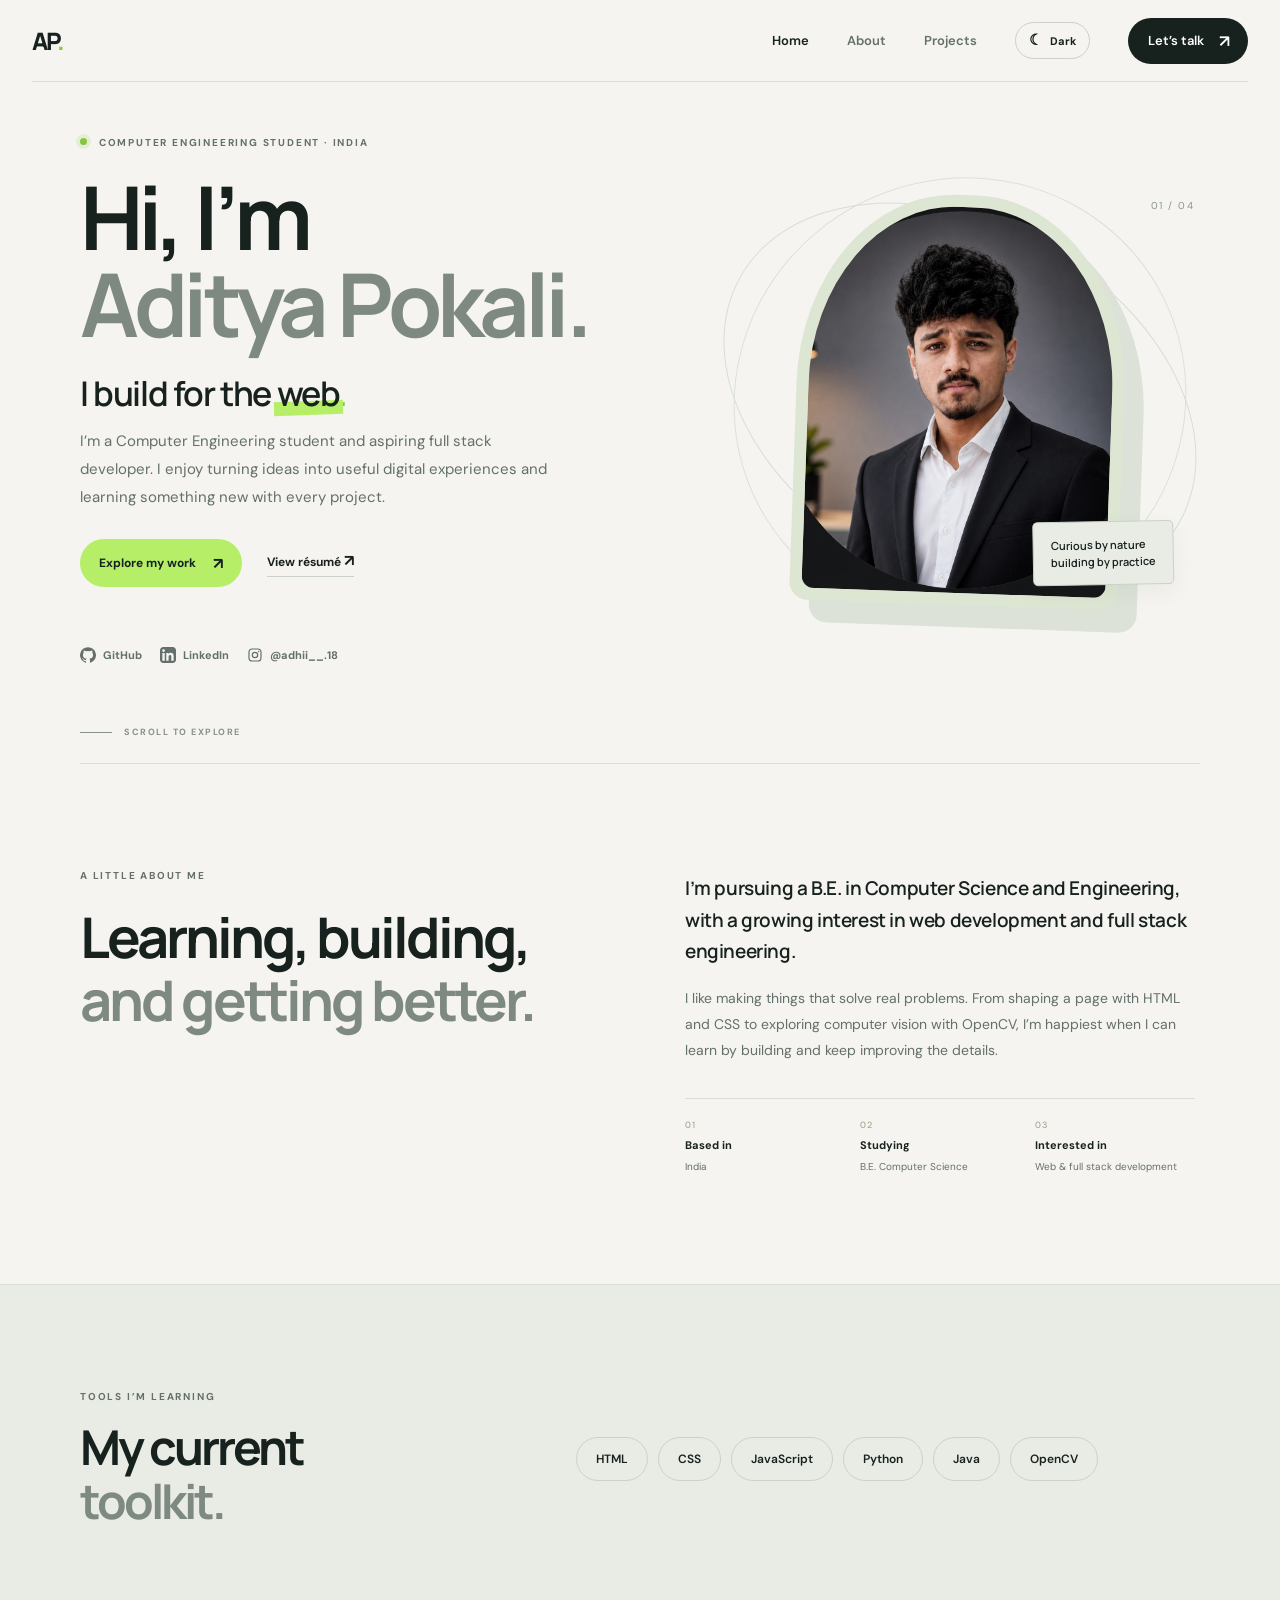
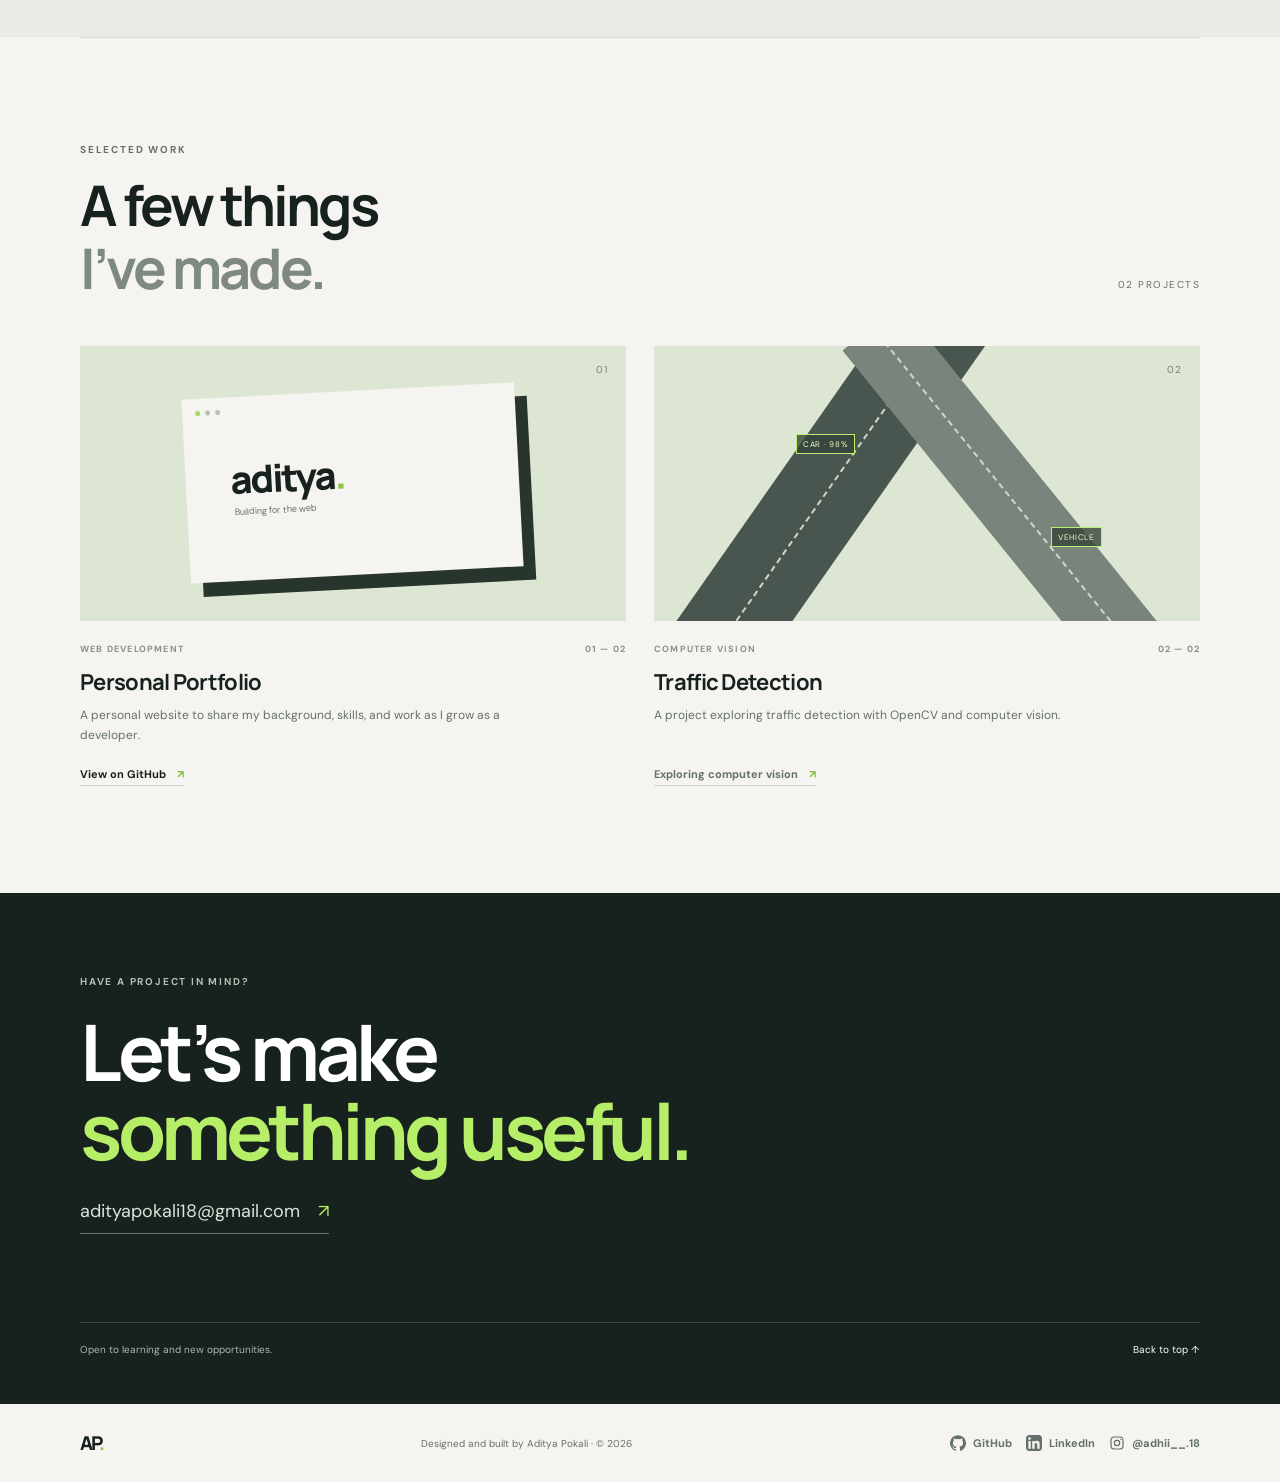
==== index.html @ b8d67faa "Improve résumé viewing" ====
<!doctype html>
<html lang="en">
<head>
  <meta charset="utf-8">
  <meta name="viewport" content="width=device-width, initial-scale=1">
  <meta name="theme-color" content="#f5f4f0">
  <meta name="description" content="Aditya Pokali — Computer Engineering student and aspiring full stack developer.">
  <title>Aditya Pokali — Developer Portfolio</title>
  <script>
    (() => {
      let savedTheme = null;
      try { savedTheme = localStorage.getItem("portfolio-theme"); } catch {}
      const prefersDark = window.matchMedia?.("(prefers-color-scheme: dark)").matches;
      const theme = savedTheme === "light" || savedTheme === "dark" ? savedTheme : (prefersDark ? "dark" : "light");
      document.documentElement.dataset.theme = theme;
      document.querySelector('meta[name="theme-color"]').content = theme === "dark" ? "#111713" : "#f5f4f0";
    })();
  </script>
  <link rel="preconnect" href="https://fonts.googleapis.com">
  <link rel="preconnect" href="https://fonts.gstatic.com" crossorigin>
  <link href="https://fonts.googleapis.com/css2?family=DM+Sans:wght@400;500;600;700&family=Manrope:wght@400;500;600;700;800&display=swap" rel="stylesheet">
  <link rel="stylesheet" href="style.css">
</head>
<body>
  <header class="site-header">
    <a class="brand" href="#home" aria-label="Aditya Pokali, home">AP<span>.</span></a>
    <button class="menu-toggle" type="button" aria-expanded="false" aria-controls="site-nav" aria-label="Open navigation">
      <span></span><span></span>
    </button>
    <nav id="site-nav" class="site-nav" aria-label="Main navigation">
      <a class="nav-link active" href="#home">Home</a>
      <a class="nav-link" href="#about">About</a>
      <a class="nav-link" href="#projects">Projects</a>
      <button class="theme-toggle" type="button" aria-label="Switch to dark theme" aria-pressed="false">
        <span class="theme-icon" aria-hidden="true">☾</span>
        <span class="theme-label">Dark</span>
      </button>
      <a class="nav-cta" href="#contact">Let’s talk <span aria-hidden="true">↗</span></a>
    </nav>
  </header>

  <main>
    <section class="hero section-wrap" id="home">
      <div class="hero-copy">
        <p class="eyebrow"><span class="status-dot"></span> COMPUTER ENGINEERING STUDENT · INDIA</p>
        <h1>Hi, I’m<br><span>Aditya Pokali.</span></h1>
        <p class="hero-role">I build for the <span class="highlight">web</span><span class="cursor" aria-hidden="true">.</span></p>
        <p class="hero-description">I’m a Computer Engineering student and aspiring full stack developer. I enjoy turning ideas into useful digital experiences and learning something new with every project.</p>
        <div class="hero-actions">
          <a class="button button-primary" href="#projects">Explore my work <span aria-hidden="true">↗</span></a>
          <a class="text-link" href="./resume.html">View résumé <span aria-hidden="true">↗</span></a>
        </div>
        <div class="hero-socials" aria-label="Social links">
          <a class="social-link" href="https://github.com/adityapokali" target="_blank" rel="noopener noreferrer" aria-label="GitHub profile">
            <svg class="social-icon" viewBox="0 0 24 24" aria-hidden="true"><path fill="currentColor" d="M12 .297a12 12 0 0 0-3.79 23.38c.6.11.82-.26.82-.577 0-.285-.01-1.04-.015-2.04-3.338.726-4.042-1.61-4.042-1.61-.546-1.387-1.333-1.756-1.333-1.756-1.09-.745.083-.73.083-.73 1.205.084 1.84 1.237 1.84 1.237 1.07 1.835 2.807 1.305 3.492.998.108-.776.418-1.305.762-1.605-2.665-.304-5.467-1.332-5.467-5.93 0-1.31.468-2.38 1.235-3.22-.124-.303-.535-1.523.117-3.176 0 0 1.008-.323 3.3 1.23a11.5 11.5 0 0 1 6 0c2.29-1.553 3.297-1.23 3.297-1.23.653 1.653.242 2.873.119 3.176.77.84 1.233 1.91 1.233 3.22 0 4.61-2.807 5.624-5.48 5.921.43.372.814 1.102.814 2.222v3.293c0 .319.216.694.825.576A12.001 12.001 0 0 0 12 .297"/></svg>
            <span>GitHub</span>
          </a>
          <a class="social-link" href="https://www.linkedin.com/in/aditya-pokali-b631763b7/" target="_blank" rel="noopener noreferrer" aria-label="LinkedIn profile">
            <svg class="social-icon" viewBox="0 0 24 24" aria-hidden="true"><path fill="currentColor" d="M19 0H5C2.24 0 0 2.24 0 5v14c0 2.76 2.24 5 5 5h14c2.76 0 5-2.24 5-5V5c0-2.76-2.24-5-5-5ZM7.1 20.45H3.55V9H7.1v11.45ZM5.32 7.45a2.05 2.05 0 1 1 0-4.1 2.05 2.05 0 0 1 0 4.1Zm15.13 13h-3.54v-5.57c0-1.33-.03-3.04-1.86-3.04-1.85 0-2.14 1.45-2.14 2.94v5.67H9.36V9h3.41v1.56h.05c.48-.9 1.64-1.85 3.37-1.85 3.6 0 4.27 2.37 4.27 5.45v6.29Z"/></svg>
            <span>LinkedIn</span>
          </a>
          <a class="social-link instagram-link" href="https://www.instagram.com/adhii__.18/" target="_blank" rel="noopener noreferrer" aria-label="Instagram profile, @adhii__.18">
            <svg class="social-icon instagram-icon" viewBox="0 0 24 24" aria-hidden="true"><rect x="3" y="3" width="18" height="18" rx="5"/><circle cx="12" cy="12" r="4"/><circle class="instagram-dot" cx="17.5" cy="6.8" r="1"/></svg>
            <span>@adhii__.18</span>
          </a>
        </div>
      </div>
      <div class="hero-visual">
        <div class="photo-frame">
          <img src="profile.jpg" alt="Portrait of Aditya Pokali">
          <span class="photo-tag">Curious by nature<br>building by practice</span>
        </div>
        <span class="orbit orbit-one" aria-hidden="true"></span>
        <span class="orbit orbit-two" aria-hidden="true"></span>
        <span class="hero-index" aria-hidden="true">01 / 04</span>
      </div>
      <a class="scroll-cue" href="#about"><span></span> SCROLL TO EXPLORE</a>
    </section>

    <section class="about section-wrap section-block" id="about">
      <div class="section-heading">
        <p class="eyebrow">A LITTLE ABOUT ME</p>
        <h2>Learning, building,<br><span>and getting better.</span></h2>
      </div>
      <div class="about-content">
        <p class="about-lead">I’m pursuing a B.E. in Computer Science and Engineering, with a growing interest in web development and full stack engineering.</p>
        <p>I like making things that solve real problems. From shaping a page with HTML and CSS to exploring computer vision with OpenCV, I’m happiest when I can learn by building and keep improving the details.</p>
        <div class="about-facts">
          <div><span>01</span><strong>Based in</strong><p>India</p></div>
          <div><span>02</span><strong>Studying</strong><p>B.E. Computer Science</p></div>
          <div><span>03</span><strong>Interested in</strong><p>Web &amp; full stack development</p></div>
        </div>
      </div>
    </section>

    <section class="skills section-wrap section-block" id="skills">
      <div class="skills-intro">
        <p class="eyebrow">TOOLS I’M LEARNING</p>
        <h2>My current<br><span>toolkit.</span></h2>
      </div>
      <div class="skill-list" aria-label="Skills">
        <span>HTML</span><span>CSS</span><span>JavaScript</span><span>Python</span><span>Java</span><span>OpenCV</span>
      </div>
    </section>

    <section class="projects section-wrap section-block" id="projects">
      <div class="section-topline">
        <div>
          <p class="eyebrow">SELECTED WORK</p>
          <h2>A few things<br><span>I’ve made.</span></h2>
        </div>
        <span class="project-count">02 PROJECTS</span>
      </div>
      <div class="project-grid">
        <article class="project-card project-featured">
          <div class="project-art portfolio-art" aria-hidden="true"><span class="art-window"><i></i><i></i><i></i><b>aditya<span>.</span></b><em>Building for the web</em></span><span class="art-number">01</span></div>
          <div class="project-meta"><span>WEB DEVELOPMENT</span><span>01 — 02</span></div>
          <h3>Personal Portfolio</h3>
          <p>A personal website to share my background, skills, and work as I grow as a developer.</p>
          <a class="project-link" href="https://github.com/adityapokali/my-portfolio" target="_blank" rel="noopener">View on GitHub <span aria-hidden="true">↗</span></a>
        </article>
        <article class="project-card">
          <div class="project-art traffic-art" aria-hidden="true"><span class="road road-a"></span><span class="road road-b"></span><span class="detection detection-a">CAR · 98%</span><span class="detection detection-b">VEHICLE</span><span class="art-number">02</span></div>
          <div class="project-meta"><span>COMPUTER VISION</span><span>02 — 02</span></div>
          <h3>Traffic Detection</h3>
          <p>A project exploring traffic detection with OpenCV and computer vision.</p>
          <span class="project-link project-link-muted">Exploring computer vision <span aria-hidden="true">↗</span></span>
        </article>
      </div>
    </section>

    <section class="contact section-wrap" id="contact">
      <p class="eyebrow">HAVE A PROJECT IN MIND?</p>
      <h2>Let’s make<br><span>something useful.</span></h2>
      <a class="contact-email" href="mailto:adityapokali18@gmail.com">adityapokali18@gmail.com <span aria-hidden="true">↗</span></a>
      <div class="contact-bottom"><span>Open to learning and new opportunities.</span><a href="#home">Back to top ↑</a></div>
    </section>
  </main>

  <footer class="site-footer section-wrap">
    <a class="brand" href="#home">AP<span>.</span></a>
    <p>Designed and built by Aditya Pokali · © <span id="year">2026</span></p>
    <div class="footer-socials">
      <a class="social-link" href="https://github.com/adityapokali" target="_blank" rel="noopener noreferrer" aria-label="GitHub profile">
        <svg class="social-icon" viewBox="0 0 24 24" aria-hidden="true"><path fill="currentColor" d="M12 .297a12 12 0 0 0-3.79 23.38c.6.11.82-.26.82-.577 0-.285-.01-1.04-.015-2.04-3.338.726-4.042-1.61-4.042-1.61-.546-1.387-1.333-1.756-1.333-1.756-1.09-.745.083-.73.083-.73 1.205.084 1.84 1.237 1.84 1.237 1.07 1.835 2.807 1.305 3.492.998.108-.776.418-1.305.762-1.605-2.665-.304-5.467-1.332-5.467-5.93 0-1.31.468-2.38 1.235-3.22-.124-.303-.535-1.523.117-3.176 0 0 1.008-.323 3.3 1.23a11.5 11.5 0 0 1 6 0c2.29-1.553 3.297-1.23 3.297-1.23.653 1.653.242 2.873.119 3.176.77.84 1.233 1.91 1.233 3.22 0 4.61-2.807 5.624-5.48 5.921.43.372.814 1.102.814 2.222v3.293c0 .319.216.694.825.576A12.001 12.001 0 0 0 12 .297"/></svg>
        <span>GitHub</span>
      </a>
      <a class="social-link" href="https://www.linkedin.com/in/aditya-pokali-b631763b7/" target="_blank" rel="noopener noreferrer" aria-label="LinkedIn profile">
        <svg class="social-icon" viewBox="0 0 24 24" aria-hidden="true"><path fill="currentColor" d="M19 0H5C2.24 0 0 2.24 0 5v14c0 2.76 2.24 5 5 5h14c2.76 0 5-2.24 5-5V5c0-2.76-2.24-5-5-5ZM7.1 20.45H3.55V9H7.1v11.45ZM5.32 7.45a2.05 2.05 0 1 1 0-4.1 2.05 2.05 0 0 1 0 4.1Zm15.13 13h-3.54v-5.57c0-1.33-.03-3.04-1.86-3.04-1.85 0-2.14 1.45-2.14 2.94v5.67H9.36V9h3.41v1.56h.05c.48-.9 1.64-1.85 3.37-1.85 3.6 0 4.27 2.37 4.27 5.45v6.29Z"/></svg>
        <span>LinkedIn</span>
      </a>
      <a class="social-link" href="https://www.instagram.com/adhii__.18/" target="_blank" rel="noopener noreferrer" aria-label="Instagram profile, @adhii__.18">
        <svg class="social-icon instagram-icon" viewBox="0 0 24 24" aria-hidden="true"><rect x="3" y="3" width="18" height="18" rx="5"/><circle cx="12" cy="12" r="4"/><circle class="instagram-dot" cx="17.5" cy="6.8" r="1"/></svg>
        <span>@adhii__.18</span>
      </a>
    </div>
  </footer>
  <span class="cursor-follower" aria-hidden="true"></span>
  <script src="script.js"></script>
</body>
</html>
---- style.css ----
:root {
  color-scheme: light;
  --paper: #f5f4f0;
  --ink: #17211e;
  --muted: #64706b;
  --line: #d9ddd6;
  --line-strong: #cbd2c8;
  --heading-muted: #7e8982;
  --sage: #91a080;
  --surface: #e9ece5;
  --surface-strong: #dce6d3;
  --surface-border: #dce2d8;
  --surface-shadow: #28352d;
  --contact-bg: #17211e;
  --contact-ink: #fff;
  --nav-cta-bg: #17211e;
  --nav-cta-ink: #fff;
  --nav-cta-hover: #314139;
  --status-ring: #e3efd5;
  --shadow: #17211e0c;
  --green: #b6ef67;
  --green-dark: #a4df56;
  --white: #fff;
  --display: "Manrope", "DM Sans", sans-serif;
  --body: "DM Sans", Arial, sans-serif;
}

:root[data-theme="dark"] {
  color-scheme: dark;
  --paper: #111713;
  --ink: #edf2ea;
  --muted: #a6b1a7;
  --line: #354038;
  --line-strong: #465349;
  --heading-muted: #a8b3a9;
  --sage: #a8c18d;
  --surface: #1b241e;
  --surface-strong: #222d25;
  --surface-border: #3a463d;
  --surface-shadow: #080d0a;
  --contact-bg: #090e0b;
  --contact-ink: #edf2ea;
  --nav-cta-bg: #b6ef67;
  --nav-cta-ink: #111713;
  --nav-cta-hover: #c5f387;
  --status-ring: #283629;
  --shadow: #0008;
}

* { box-sizing: border-box; }
html { scroll-behavior: smooth; scroll-padding-top: 92px; }
body { margin: 0; background: var(--paper); color: var(--ink); font-family: var(--body); -webkit-font-smoothing: antialiased; }
a { color: inherit; text-decoration: none; }
button { font: inherit; }
button:focus-visible, a:focus-visible { outline: 2px solid #8bc83e; outline-offset: 4px; }
.section-wrap { width: min(1120px, calc(100% - 64px)); margin-inline: auto; }
.site-header { height: 82px; width: min(1280px, calc(100% - 64px)); margin: auto; display: flex; align-items: center; justify-content: space-between; border-bottom: 1px solid var(--line); position: relative; z-index: 5; }
.brand { font: 800 24px/1 var(--display); letter-spacing: -1.7px; }
.brand span { color: #8bc83e; }
.site-nav { display: flex; align-items: center; gap: 38px; font-size: 13px; font-weight: 600; }
.nav-link { color: var(--muted); transition: color .2s; }
.nav-link:hover, .nav-link.active { color: var(--ink); }
.nav-cta { display: inline-flex; align-items: center; gap: 15px; background: var(--nav-cta-bg); color: var(--nav-cta-ink); border-radius: 99px; padding: 12px 18px 12px 20px; transition: transform .2s, background .2s; }
.nav-cta:hover { transform: translateY(-2px); background: var(--nav-cta-hover); }
.nav-cta span { font-size: 17px; }
.theme-toggle { display: inline-flex; align-items: center; gap: 8px; border: 1px solid var(--line-strong); border-radius: 99px; background: transparent; color: var(--ink); padding: 10px 13px; font-size: 11px; font-weight: 700; cursor: pointer; transition: background .2s, border-color .2s, transform .2s; }
.theme-toggle:hover { background: var(--surface); transform: translateY(-1px); }
.theme-icon { font-size: 15px; line-height: 1; }
.menu-toggle { display: none; }

.hero { min-height: 670px; display: grid; grid-template-columns: 1.08fr .92fr; align-items: center; gap: 30px; position: relative; padding-top: 26px; padding-bottom: 72px; }
.hero-copy { padding: 28px 0 20px; z-index: 1; }
.eyebrow { margin: 0 0 23px; color: var(--muted); font-size: 10px; line-height: 1.4; letter-spacing: 1.8px; font-weight: 700; }
.status-dot { display: inline-block; width: 7px; height: 7px; margin: 0 8px 1px 0; border-radius: 50%; background: #86c441; box-shadow: 0 0 0 4px var(--status-ring); animation: status-pulse 2s ease-in-out infinite; }
h1, h2, h3, p { margin-top: 0; }
.hero h1, .section-heading h2, .skills h2, .section-topline h2, .contact h2 { font-family: var(--display); letter-spacing: -4.8px; }
.hero h1 { margin: 0; font-size: clamp(56px, 7.1vw, 88px); line-height: .99; font-weight: 700; }
.hero h1 span, .section-heading h2 span, .skills h2 span, .section-topline h2 span { color: var(--heading-muted); }
.hero-role { margin: 26px 0 14px; font: 600 clamp(24px, 3vw, 34px)/1.2 var(--display); letter-spacing: -1.4px; }
.highlight { position: relative; z-index: 0; white-space: nowrap; }
.highlight::before { content: ""; position: absolute; height: 14px; left: -3px; right: -4px; bottom: 1px; z-index: -1; background: var(--green); transform: rotate(-2deg); animation: highlight-breathe 2.8s ease-in-out infinite; }
.cursor { color: #87c93d; animation: cursor-blink 1.25s steps(2, start) infinite; }
.hero-description { max-width: 475px; color: var(--muted); font-size: 15px; line-height: 1.85; }
.hero-actions { display: flex; align-items: center; gap: 25px; margin-top: 28px; }
.button { min-height: 48px; padding: 0 19px; border-radius: 99px; display: inline-flex; align-items: center; gap: 17px; font-size: 12px; font-weight: 700; transition: transform .2s, box-shadow .2s; }
.button:hover { transform: translateY(-3px); box-shadow: 0 8px 20px #17211e22; }
.button-primary { background: var(--green); }
.button-primary:hover { background: var(--green-dark); }
.button span, .text-link span { font-size: 16px; }
.text-link { font-size: 12px; font-weight: 700; border-bottom: 1px solid var(--line-strong); padding-bottom: 5px; }
.hero-socials, .footer-socials { display: flex; align-items: center; flex-wrap: wrap; gap: 18px; }
.hero-socials { margin-top: 52px; }
.social-link { display: inline-flex; min-height: 32px; align-items: center; gap: 7px; color: var(--muted); font-size: 11px; font-weight: 700; transition: color .2s, transform .2s; }
.social-link:hover { color: var(--ink); transform: translateY(-2px); }
.social-icon { display: block; width: 16px; height: 16px; flex: 0 0 auto; }
.instagram-icon { fill: none; stroke: currentColor; stroke-width: 1.8; stroke-linecap: round; stroke-linejoin: round; }
.instagram-dot { fill: currentColor; stroke: none; }
.hero-visual { height: 490px; max-width: 480px; width: 100%; justify-self: end; position: relative; display: grid; place-items: center; }
.photo-frame { position: relative; z-index: 1; width: min(76%, 328px); height: 410px; padding: 12px; background: var(--surface-strong); border-radius: 47% 47% 18px 18px; transform: rotate(2deg); box-shadow: 20px 22px 0 var(--surface-border); animation: photo-float 5.5s ease-in-out infinite; }
.photo-frame img { display: block; width: 100%; height: 100%; object-fit: cover; object-position: center; border-radius: 47% 47% 12px 12px; filter: saturate(.82); }
.photo-tag { position: absolute; right: -55px; bottom: 25px; border: 1px solid var(--line-strong); background: var(--surface); border-radius: 5px; padding: 14px 17px; color: var(--ink); font: 600 11px/1.55 var(--display); transform: rotate(-3deg); box-shadow: 0 8px 25px var(--shadow); }
.orbit { position: absolute; border: 1px solid var(--surface-border); border-radius: 50%; }
.orbit-one { width: 95%; height: 90%; transform: rotate(-28deg); animation: orbit-one-spin 24s linear infinite; }
.orbit-two { width: 105%; height: 72%; transform: rotate(29deg); border-color: var(--line); animation: orbit-two-spin 32s linear infinite; }
.hero-index { position: absolute; top: 44px; right: 6px; font-size: 10px; letter-spacing: 1.5px; color: #8a958e; }
.scroll-cue { position: absolute; bottom: 25px; left: 0; display: flex; align-items: center; gap: 12px; color: #87918a; font-size: 9px; letter-spacing: 1.5px; font-weight: 700; }
.scroll-cue span { display: inline-block; width: 32px; height: 1px; background: #87918a; animation: scroll-cue-drift 2s ease-in-out infinite; }

.section-block { border-top: 1px solid var(--line); padding-top: 105px; padding-bottom: 110px; }
.about { display: grid; grid-template-columns: 1fr 1fr; gap: 90px; }
.section-heading h2, .skills h2, .section-topline h2 { margin: 0; font-size: clamp(38px, 5vw, 56px); line-height: 1.12; letter-spacing: -3px; }
.about-content { max-width: 510px; padding-top: 4px; }
.about-content p { color: var(--muted); font-size: 14px; line-height: 1.85; }
.about-content .about-lead { color: var(--ink); font: 600 19px/1.65 var(--display); letter-spacing: -.4px; }
.about-facts { display: grid; grid-template-columns: repeat(3, 1fr); gap: 15px; border-top: 1px solid var(--line); margin-top: 34px; padding-top: 20px; }
.about-facts div { display: flex; flex-direction: column; gap: 7px; }
.about-facts span { color: var(--sage); font-size: 9px; letter-spacing: 1px; }
.about-facts strong { font-size: 11px; }
.about-facts p { margin: 0; font-size: 10px; line-height: 1.5; }

.skills { display: grid; grid-template-columns: .8fr 1.2fr; gap: 80px; align-items: center; background: var(--surface); width: 100%; padding-inline: max(calc((100% - 1120px) / 2), 32px); }
.skills-intro .eyebrow { margin-bottom: 16px; }
.skills h2 { font-size: clamp(34px, 4vw, 48px); }
.skill-list { display: flex; flex-wrap: wrap; gap: 10px; }
.skill-list span { padding: 13px 19px; border: 1px solid var(--line-strong); border-radius: 99px; color: var(--ink); font-size: 12px; font-weight: 600; transition: .2s; }
.skill-list span:hover { background: var(--green); border-color: var(--green); transform: translateY(-2px); }

.section-topline { display: flex; justify-content: space-between; align-items: end; margin-bottom: 46px; }
.section-topline .eyebrow { margin-bottom: 17px; }
.project-count { padding-bottom: 9px; color: var(--muted); font-size: 10px; letter-spacing: 1.5px; }
.project-grid { display: grid; grid-template-columns: 1fr 1fr; gap: 28px; }
.project-card { min-width: 0; }
.project-art { height: 275px; position: relative; overflow: hidden; display: grid; place-items: center; background: var(--surface); }
.art-number { position: absolute; right: 18px; top: 17px; color: #738078; font-size: 10px; letter-spacing: 1px; }
.portfolio-art { background: var(--surface-strong); }
.art-window { width: 61%; height: 67%; background: var(--paper); box-shadow: 12px 14px 0 var(--surface-shadow); padding: 14px; position: relative; display: flex; flex-direction: column; align-items: flex-start; justify-content: center; transform: rotate(-3deg); animation: artwork-float 6s ease-in-out infinite; }
.art-window i { position: absolute; top: 12px; left: 13px; width: 5px; height: 5px; background: #a8d967; border-radius: 50%; }
.art-window i:nth-child(2) { left: 23px; background: #b7c0b2; }
.art-window i:nth-child(3) { left: 33px; background: #b7c0b2; }
.art-window b { margin-left: 10%; font: 800 clamp(22px, 4vw, 38px)/1 var(--display); letter-spacing: -2px; }
.art-window b span { color: #8bc83e; }
.art-window em { margin: 8px 0 0 11%; color: var(--muted); font: normal 9px var(--body); }
.traffic-art { background: var(--surface-strong); }
.road { position: absolute; height: 460px; width: 95px; background: #49564f; transform: rotate(35deg); }
.road-a { left: 24%; top: -95px; }
.road-b { right: 27%; bottom: -115px; width: 74px; background: #79857c; transform: rotate(-39deg); }
.road::after { content: ""; position: absolute; left: 50%; height: 100%; border-left: 2px dashed #d1d5c7; }
.detection { position: absolute; padding: 4px 6px; border: 1px solid #b9ee71; color: #edffcf; background: #354238c9; font-size: 8px; letter-spacing: .7px; }
.detection-a { top: 32%; left: 26%; }
.detection-b { right: 18%; bottom: 27%; }
.project-meta { display: flex; justify-content: space-between; margin-top: 22px; color: #869188; font-size: 9px; font-weight: 700; letter-spacing: 1.2px; }
.project-card h3 { margin: 12px 0 8px; font: 700 22px var(--display); letter-spacing: -.7px; }
.project-card > p { max-width: 450px; min-height: 45px; margin-bottom: 12px; color: var(--muted); font-size: 12px; line-height: 1.7; }
.project-link { font-size: 11px; font-weight: 700; border-bottom: 1px solid var(--line-strong); padding-bottom: 4px; }
.project-link span { margin-left: 8px; color: #82bb40; }
.project-link-muted { color: var(--muted); cursor: default; }
.project-art::after { content: ""; position: absolute; inset: -20% -45%; pointer-events: none; background: linear-gradient(110deg, transparent 43%, rgba(255, 255, 255, .42) 50%, transparent 57%); transform: translateX(-70%); animation: project-shimmer 6.5s ease-in-out infinite; }
.project-card:nth-child(2) .project-art::after { animation-delay: 2.4s; }

.contact { padding-top: 82px; padding-bottom: 48px; background: var(--contact-bg); color: var(--contact-ink); width: 100%; max-width: none; padding-inline: max(calc((100% - 1120px) / 2), 32px); }
.contact .eyebrow { color: #b3c1b5; }
.contact h2 { margin: 0 0 28px; font-size: clamp(48px, 7vw, 78px); line-height: 1.02; letter-spacing: -4.5px; }
.contact h2 span { color: var(--green); }
.contact-email { display: inline-flex; align-items: center; gap: 18px; font-size: clamp(14px, 2vw, 18px); color: #dce4db; border-bottom: 1px solid #667269; padding-bottom: 10px; }
.contact-email span { color: var(--green); }
.contact-bottom { display: flex; justify-content: space-between; margin-top: 88px; padding-top: 20px; border-top: 1px solid #3c4941; color: #aeb8b0; font-size: 10px; }
.contact-bottom a { color: white; }
.site-footer { height: 78px; display: flex; align-items: center; justify-content: space-between; }
.site-footer .brand { font-size: 19px; }
.site-footer p { margin: 0; color: var(--muted); font-size: 10px; }
.site-footer .footer-socials { gap: 14px; }

.resume-page { min-height: 100vh; display: flex; flex-direction: column; }
.resume-header { height: 82px; display: flex; align-items: center; justify-content: space-between; border-bottom: 1px solid var(--line); }
.resume-back { color: var(--muted); font-size: 12px; font-weight: 700; transition: color .2s; }
.resume-back:hover { color: var(--ink); }
.resume-back span { margin-right: 7px; }
.resume-main { width: min(1120px, calc(100% - 64px)); margin: 42px auto 48px; flex: 1; }
.resume-toolbar { display: flex; align-items: end; justify-content: space-between; gap: 24px; margin-bottom: 22px; }
.resume-toolbar .eyebrow { margin-bottom: 10px; }
.resume-toolbar h1 { margin: 0; font: 700 clamp(36px, 5vw, 54px)/1.1 var(--display); letter-spacing: -2.8px; }
.resume-actions { display: flex; align-items: center; gap: 22px; }
.resume-frame { height: min(76vh, 980px); min-height: 500px; overflow: hidden; border: 1px solid var(--line); border-radius: 12px; background: #fff; box-shadow: 0 14px 40px var(--shadow); animation: resume-frame-glow 4.5s ease-in-out infinite; }
.resume-frame iframe { display: block; width: 100%; height: 100%; border: 0; background: #fff; }
.resume-fallback { margin: 14px 0 0; color: var(--muted); font-size: 11px; text-align: right; }
.resume-fallback a { color: var(--ink); font-weight: 700; text-decoration: underline; text-underline-offset: 3px; }

@media (min-width: 1300px) { .skills, .contact { padding-inline: calc((100% - 1120px) / 2); } }
@media (max-width: 850px) {
  .hero { min-height: 600px; grid-template-columns: 1fr .8fr; gap: 0; }
  .hero-visual { height: 390px; }
  .photo-frame { height: 330px; width: 76%; }
  .photo-tag { right: -38px; }
  .about { gap: 40px; }
  .skills { gap: 35px; }
}
@media (max-width: 760px) {
  html { scroll-padding-top: 72px; }
  .section-wrap { width: min(100% - 40px, 600px); }
  .site-header { width: calc(100% - 40px); height: 68px; }
  .brand { font-size: 22px; }
  .menu-toggle { width: 40px; height: 40px; border: 1px solid var(--line); border-radius: 50%; background: transparent; display: flex; flex-direction: column; justify-content: center; align-items: center; gap: 5px; cursor: pointer; }
  .menu-toggle span { width: 15px; border-top: 1.5px solid var(--ink); transition: transform .2s; }
  .menu-toggle[aria-expanded="true"] span:first-child { transform: translateY(3.25px) rotate(45deg); }
  .menu-toggle[aria-expanded="true"] span:last-child { transform: translateY(-3.25px) rotate(-45deg); }
  .site-nav { display: none; position: absolute; left: -20px; right: -20px; top: 67px; background: var(--paper); border-bottom: 1px solid var(--line); padding: 20px; flex-direction: column; align-items: stretch; gap: 0; box-shadow: 0 16px 20px #17211e0b; }
  .site-nav.is-open { display: flex; }
  .site-nav .nav-link { padding: 13px 4px; border-bottom: 1px solid var(--line); }
  .site-nav .theme-toggle { align-self: flex-start; margin-top: 14px; }
  .site-nav .nav-cta { justify-content: space-between; margin-top: 14px; }
  .hero { min-height: auto; padding-top: 58px; padding-bottom: 75px; display: flex; flex-direction: column; align-items: stretch; }
  .hero-copy { padding: 0; }
  .eyebrow { font-size: 9px; letter-spacing: 1.3px; margin-bottom: 18px; }
  .hero h1 { font-size: clamp(48px, 11.8vw, 78px); letter-spacing: -3.8px; }
  .hero-role { margin-top: 21px; font-size: 25px; }
  .hero-description { font-size: 14px; }
  .hero-actions { gap: 16px; flex-wrap: wrap; }
  .button { min-height: 46px; }
  .hero-socials { margin-top: 28px; gap: 14px; }
  .footer-socials { gap: 12px; }
  .hero-visual { height: 365px; width: 100%; margin-top: 35px; align-self: center; overflow: clip; }
  .photo-frame { width: 68%; height: 325px; }
  .photo-tag { right: -24px; bottom: 19px; font-size: 9px; padding: 11px 13px; }
  .hero-index { top: 24px; right: 0; }
  .scroll-cue { bottom: 20px; }
  .section-block { padding-top: 70px; padding-bottom: 74px; }
  .about { display: block; }
  .about-content { margin-top: 28px; }
  .section-heading h2, .section-topline h2 { font-size: clamp(34px, 7vw, 42px); letter-spacing: -2.8px; }
  .about-content .about-lead { font-size: 17px; }
  .about-facts { gap: 9px; }
  .about-facts strong { font-size: 10px; }
  .about-facts p { font-size: 9px; }
  .skills { display: block; width: 100%; padding-inline: 20px; }
  .skills h2 { font-size: 40px; }
  .skill-list { margin-top: 28px; gap: 8px; }
  .skill-list span { padding: 11px 15px; font-size: 11px; }
  .section-topline { align-items: end; margin-bottom: 30px; }
  .project-count { font-size: 8px; padding-bottom: 5px; }
  .project-grid { grid-template-columns: 1fr; gap: 42px; }
  .project-art { height: 230px; }
  .project-card h3 { font-size: 20px; }
  .project-card > p { min-height: 0; }
  .contact { width: 100%; padding: 66px 20px 30px; }
  .contact h2 { font-size: clamp(48px, 13vw, 66px); letter-spacing: -3.5px; }
  .contact-bottom { margin-top: 62px; gap: 20px; align-items: flex-end; line-height: 1.5; }
  .site-footer { height: auto; min-height: 92px; display: grid; grid-template-columns: auto 1fr; gap: 7px 18px; padding-block: 20px; }
  .site-footer p { grid-column: 2; grid-row: 1; text-align: right; font-size: 9px; }
  .site-footer div { grid-column: 1 / -1; justify-content: flex-end; }
  .resume-header { height: 68px; }
  .resume-main { width: min(100% - 40px, 600px); margin-block: 30px; }
  .resume-toolbar { align-items: flex-start; flex-direction: column; gap: 16px; margin-bottom: 18px; }
  .resume-toolbar h1 { font-size: 40px; }
  .resume-actions { gap: 16px; flex-wrap: wrap; }
  .resume-frame { height: 68vh; min-height: 420px; border-radius: 8px; }
  .resume-fallback { text-align: left; line-height: 1.6; }
}
@media (max-width: 380px) {
  .section-wrap { width: calc(100% - 32px); }
  .site-header { width: calc(100% - 32px); }
  .hero h1 { font-size: 43px; letter-spacing: -3.4px; }
  .hero-role { font-size: 23px; }
  .hero-actions { column-gap: 14px; }
  .button { padding-inline: 15px; gap: 11px; }
  .hero-visual { height: 330px; }
  .photo-frame { height: 295px; }
  .photo-tag { right: -18px; }
  .section-heading h2, .section-topline h2 { font-size: 32px; letter-spacing: -2.2px; }
  .contact { padding-inline: 16px; }
  .contact h2 { font-size: 42px; letter-spacing: -3px; }
  .contact-email { gap: 10px; font-size: 13px; }
  .contact-bottom { gap: 12px; }
  .site-footer { grid-template-columns: auto 1fr; gap: 7px 12px; }
  .site-footer p { font-size: 8px; }
  .resume-header { width: calc(100% - 32px); }
  .resume-main { width: calc(100% - 32px); }
  .resume-toolbar h1 { font-size: 36px; }
  .resume-actions { gap: 12px; }
  .resume-actions .button { min-height: 44px; }
  .resume-frame { min-height: 400px; }
}
.scroll-reveal { opacity: 1; transform: none; }
html.has-scroll-animations .scroll-reveal { opacity: 0; transform: translateY(34px) scale(.985); transition: opacity .8s ease, transform .85s cubic-bezier(.2,.7,.2,1); transition-delay: var(--reveal-delay, 0ms); }
html.has-scroll-animations .scroll-reveal.is-visible, html.has-scroll-animations .scroll-reveal:focus-within { opacity: 1; transform: translateY(0); }
.cursor-follower { display: none; }
@media (hover: hover) and (pointer: fine) {
  html.has-cursor-follower .cursor-follower { display: block; position: fixed; z-index: 9999; left: 0; top: 0; width: 28px; height: 28px; border: 1px solid #7da93d; border-radius: 50%; background: rgba(182, 239, 103, .22); box-shadow: 0 0 0 8px rgba(182, 239, 103, .1), 0 0 30px rgba(182, 239, 103, .2); pointer-events: none; transform: translate3d(var(--pointer-x, -40px), var(--pointer-y, -40px), 0) translate(-50%, -50%); opacity: 0; transition: opacity .2s ease, width .25s ease, height .25s ease, transform .16s cubic-bezier(.2,.7,.2,1); }
  html.has-cursor-follower .cursor-follower::after { content: ""; position: absolute; width: 5px; height: 5px; left: 50%; top: 50%; border-radius: 50%; background: #75a63a; transform: translate(-50%, -50%); }
  html.has-cursor-follower .cursor-follower.is-hovering { width: 42px; height: 42px; }
}
@keyframes status-pulse { 0%, 100% { box-shadow: 0 0 0 3px var(--status-ring); } 50% { box-shadow: 0 0 0 7px transparent; } }
@keyframes highlight-breathe { 0%, 100% { opacity: .78; transform: rotate(-2deg) scaleX(.92); } 50% { opacity: 1; transform: rotate(-2deg) scaleX(1); } }
@keyframes cursor-blink { 0%, 48% { opacity: 1; } 50%, 100% { opacity: .18; } }
@keyframes photo-float { 0%, 100% { transform: translateY(0) rotate(2deg); } 50% { transform: translateY(-10px) rotate(0deg); } }
@keyframes orbit-one-spin { from { transform: rotate(-28deg); } to { transform: rotate(332deg); } }
@keyframes orbit-two-spin { from { transform: rotate(29deg); } to { transform: rotate(-331deg); } }
@keyframes scroll-cue-drift { 0%, 100% { width: 32px; transform: translateX(0); } 50% { width: 46px; transform: translateX(6px); } }
@keyframes artwork-float { 0%, 100% { transform: translateY(0) rotate(-3deg); } 50% { transform: translateY(-5px) rotate(-1deg); } }
@keyframes project-shimmer { 0%, 62% { transform: translateX(-70%); } 85%, 100% { transform: translateX(70%); } }
@keyframes resume-frame-glow { 0%, 100% { box-shadow: 0 14px 40px var(--shadow), 0 0 0 0 rgba(182, 239, 103, 0); } 50% { box-shadow: 0 14px 40px var(--shadow), 0 0 0 3px rgba(182, 239, 103, .38), 0 0 22px rgba(182, 239, 103, .16); } }
@media (prefers-reduced-motion: reduce) { *, *::before, *::after { scroll-behavior: auto !important; transition-duration: .01ms !important; animation: none !important; } }
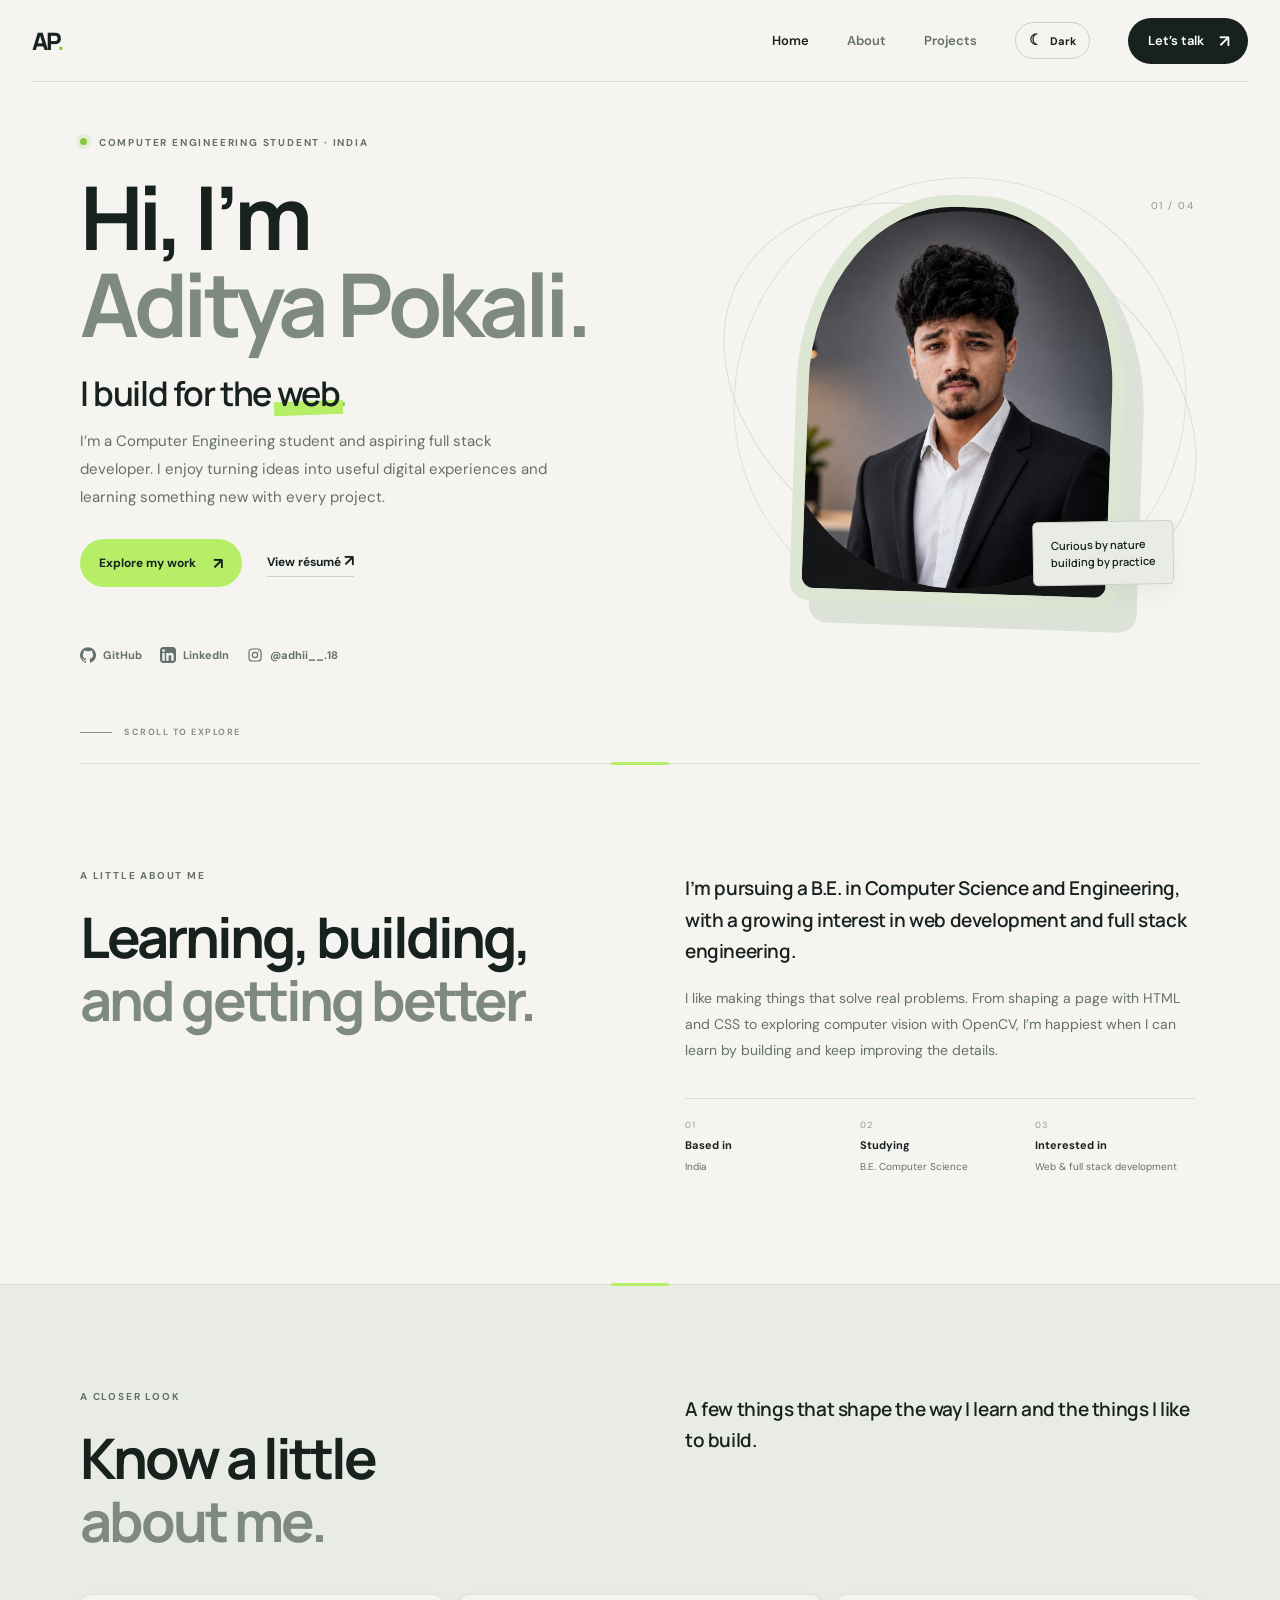
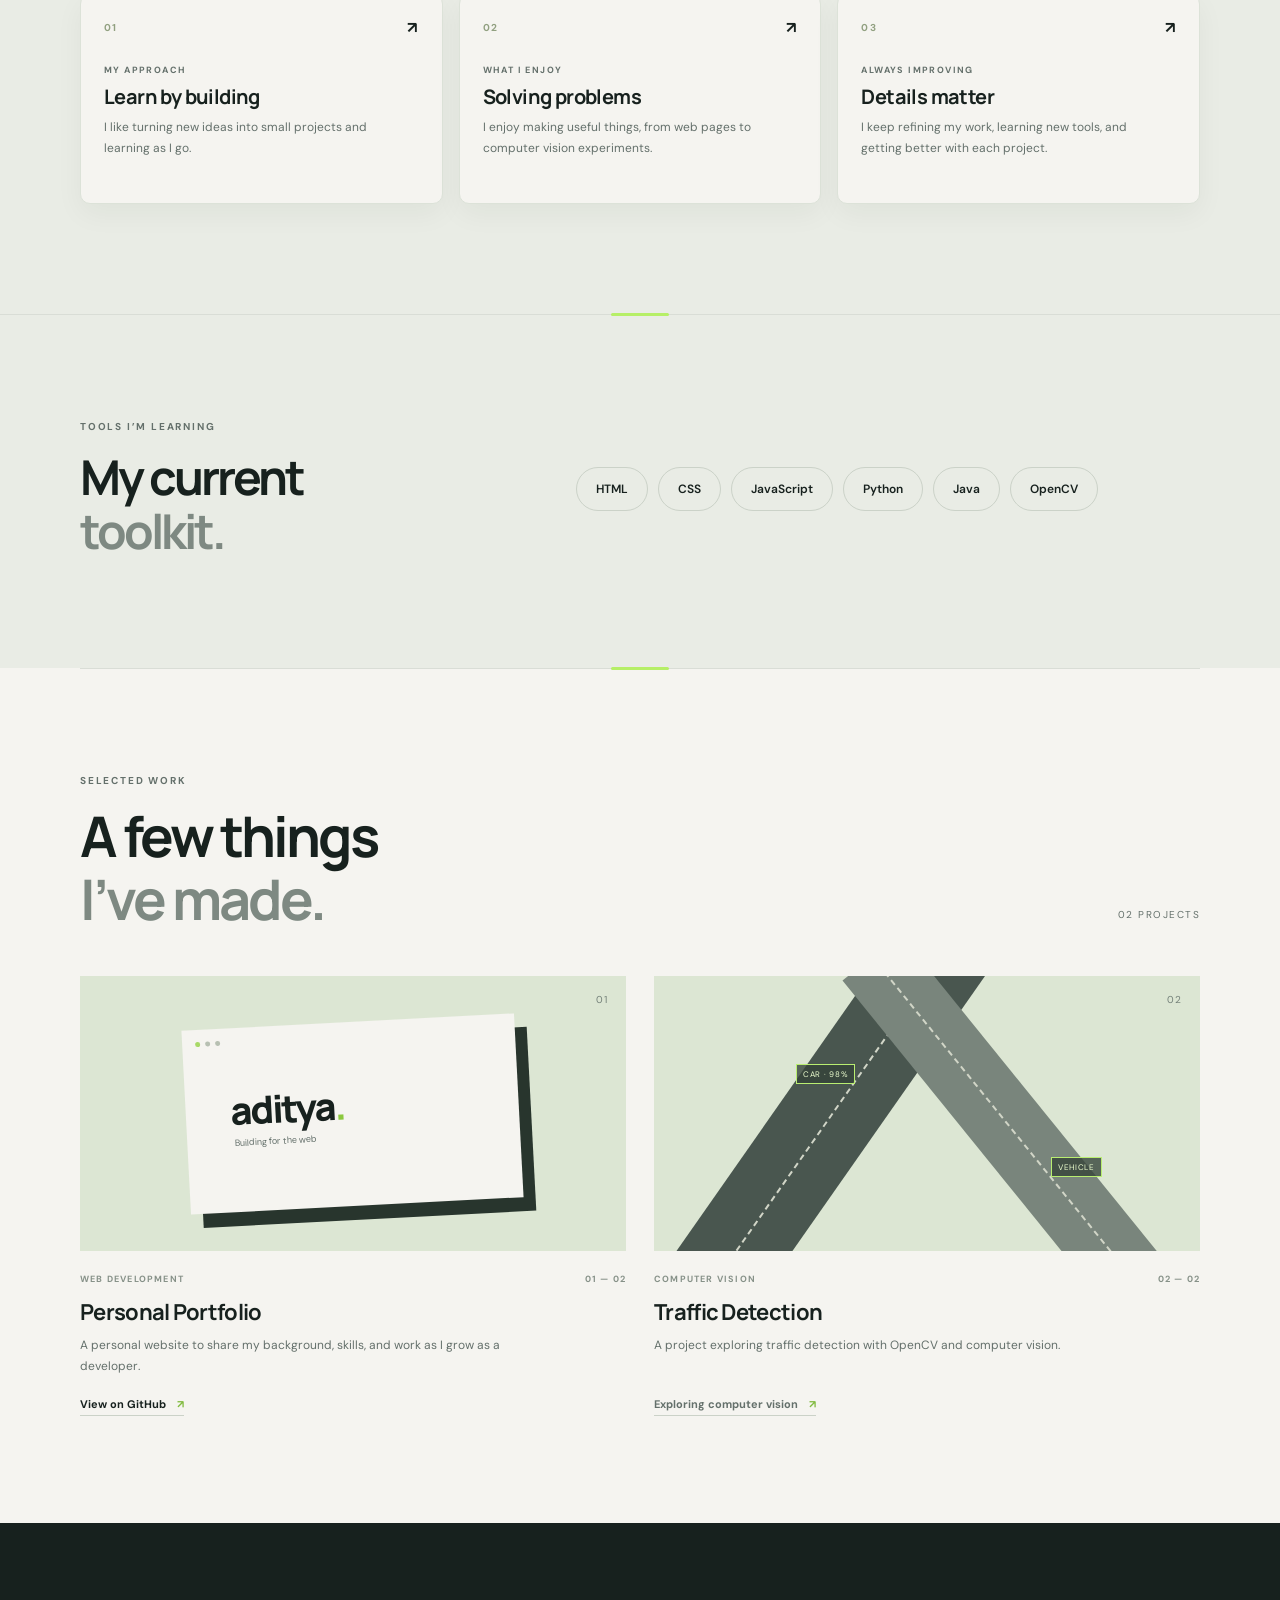
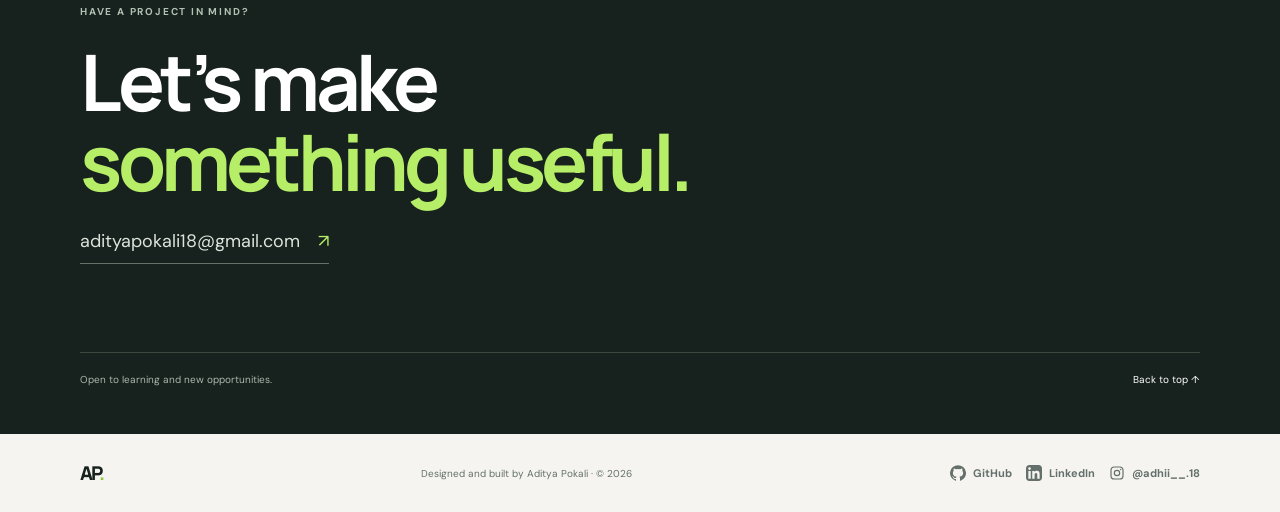
==== commit 999aeff2: "Improve portfolio section separation" ====
--- a/index.html
+++ b/index.html
@@ -93,6 +93,38 @@
       </div>
     </section>
 
+    <section class="about-cards-section section-wrap section-block" aria-labelledby="about-cards-title">
+      <div class="about-intro">
+        <div class="section-heading">
+          <p class="eyebrow">A CLOSER LOOK</p>
+          <h2 id="about-cards-title">Know a little<br><span>about me.</span></h2>
+        </div>
+        <div class="about-content">
+          <p class="about-lead">A few things that shape the way I learn and the things I like to build.</p>
+        </div>
+      </div>
+      <div class="about-cards" aria-label="A few things about Aditya">
+        <article class="about-card">
+          <span class="about-card-number">01 <span aria-hidden="true">↗</span></span>
+          <p class="about-card-label">MY APPROACH</p>
+          <h3>Learn by building</h3>
+          <p>I like turning new ideas into small projects and learning as I go.</p>
+        </article>
+        <article class="about-card">
+          <span class="about-card-number">02 <span aria-hidden="true">↗</span></span>
+          <p class="about-card-label">WHAT I ENJOY</p>
+          <h3>Solving problems</h3>
+          <p>I enjoy making useful things, from web pages to computer vision experiments.</p>
+        </article>
+        <article class="about-card">
+          <span class="about-card-number">03 <span aria-hidden="true">↗</span></span>
+          <p class="about-card-label">ALWAYS IMPROVING</p>
+          <h3>Details matter</h3>
+          <p>I keep refining my work, learning new tools, and getting better with each project.</p>
+        </article>
+      </div>
+    </section>
+
     <section class="skills section-wrap section-block" id="skills">
       <div class="skills-intro">
         <p class="eyebrow">TOOLS I’M LEARNING</p>
--- a/style.css
+++ b/style.css
@@ -106,8 +106,11 @@
 .scroll-cue { position: absolute; bottom: 25px; left: 0; display: flex; align-items: center; gap: 12px; color: #87918a; font-size: 9px; letter-spacing: 1.5px; font-weight: 700; }
 .scroll-cue span { display: inline-block; width: 32px; height: 1px; background: #87918a; animation: scroll-cue-drift 2s ease-in-out infinite; }
 
-.section-block { border-top: 1px solid var(--line); padding-top: 105px; padding-bottom: 110px; }
+.section-block { position: relative; border-top: 1px solid var(--line); padding-top: 105px; padding-bottom: 110px; }
+.section-block::before { content: ""; position: absolute; top: -2px; left: 50%; width: 58px; height: 3px; border-radius: 99px; background: var(--green); transform: translateX(-50%); }
 .about { display: grid; grid-template-columns: 1fr 1fr; gap: 90px; }
+.about-intro { display: grid; grid-template-columns: 1fr 1fr; gap: 90px; align-items: start; margin-bottom: 42px; }
+.about-cards-section .about-intro { margin-bottom: 42px; }
 .section-heading h2, .skills h2, .section-topline h2 { margin: 0; font-size: clamp(38px, 5vw, 56px); line-height: 1.12; letter-spacing: -3px; }
 .about-content { max-width: 510px; padding-top: 4px; }
 .about-content p { color: var(--muted); font-size: 14px; line-height: 1.85; }
@@ -117,6 +120,17 @@
 .about-facts span { color: var(--sage); font-size: 9px; letter-spacing: 1px; }
 .about-facts strong { font-size: 11px; }
 .about-facts p { margin: 0; font-size: 10px; line-height: 1.5; }
+.about-cards { display: grid; grid-template-columns: repeat(3, minmax(0, 1fr)); gap: 16px; }
+.about-cards-section { width: 100%; padding-inline: max(calc((100% - 1120px) / 2), 32px); background: var(--surface); }
+.about-cards-section .about-card { background: var(--paper); }
+.about-card { min-height: 210px; padding: 22px 23px 24px; border: 1px solid var(--surface-border); border-radius: 10px; background: var(--surface); box-shadow: 0 10px 28px var(--shadow); transition: transform .28s ease, border-color .28s ease, box-shadow .28s ease; }
+.about-card:hover { transform: translateY(-6px); border-color: var(--sage); box-shadow: 0 18px 34px var(--shadow); }
+.about-card-number { display: flex; align-items: center; justify-content: space-between; color: var(--sage); font-size: 10px; font-weight: 700; letter-spacing: 1.4px; }
+.about-card-number span { color: var(--ink); font-size: 16px; transition: transform .25s ease; }
+.about-card:hover .about-card-number span { transform: translate(2px, -2px); }
+.about-card-label { margin: 26px 0 8px; color: var(--muted); font-size: 9px; font-weight: 700; letter-spacing: 1.4px; }
+.about-card h3 { margin-bottom: 8px; font: 700 20px/1.25 var(--display); letter-spacing: -.6px; }
+.about-card > p:last-child { max-width: 280px; margin: 0; color: var(--muted); font-size: 12px; line-height: 1.7; }
 
 .skills { display: grid; grid-template-columns: .8fr 1.2fr; gap: 80px; align-items: center; background: var(--surface); width: 100%; padding-inline: max(calc((100% - 1120px) / 2), 32px); }
 .skills-intro .eyebrow { margin-bottom: 16px; }
@@ -185,13 +199,14 @@
 .resume-fallback { margin: 14px 0 0; color: var(--muted); font-size: 11px; text-align: right; }
 .resume-fallback a { color: var(--ink); font-weight: 700; text-decoration: underline; text-underline-offset: 3px; }
 
-@media (min-width: 1300px) { .skills, .contact { padding-inline: calc((100% - 1120px) / 2); } }
+@media (min-width: 1300px) { .skills, .contact, .about-cards-section { padding-inline: calc((100% - 1120px) / 2); } }
 @media (max-width: 850px) {
   .hero { min-height: 600px; grid-template-columns: 1fr .8fr; gap: 0; }
   .hero-visual { height: 390px; }
   .photo-frame { height: 330px; width: 76%; }
   .photo-tag { right: -38px; }
   .about { gap: 40px; }
+  .about-intro { gap: 40px; }
   .skills { gap: 35px; }
 }
 @media (max-width: 760px) {
@@ -224,6 +239,8 @@
   .hero-index { top: 24px; right: 0; }
   .scroll-cue { bottom: 20px; }
   .section-block { padding-top: 70px; padding-bottom: 74px; }
+  .about-cards-section { padding-inline: 20px; }
+  .about-intro { display: block; margin-bottom: 28px; }
   .about { display: block; }
   .about-content { margin-top: 28px; }
   .section-heading h2, .section-topline h2 { font-size: clamp(34px, 7vw, 42px); letter-spacing: -2.8px; }
@@ -231,6 +248,9 @@
   .about-facts { gap: 9px; }
   .about-facts strong { font-size: 10px; }
   .about-facts p { font-size: 9px; }
+  .about-cards { grid-template-columns: 1fr; gap: 12px; }
+  .about-card { min-height: 0; padding: 20px; }
+  .about-card-label { margin-top: 20px; }
   .skills { display: block; width: 100%; padding-inline: 20px; }
   .skills h2 { font-size: 40px; }
   .skill-list { margin-top: 28px; gap: 8px; }
@@ -257,6 +277,7 @@
 }
 @media (max-width: 380px) {
   .section-wrap { width: calc(100% - 32px); }
+  .about-cards-section { padding-inline: 16px; }
   .site-header { width: calc(100% - 32px); }
   .hero h1 { font-size: 43px; letter-spacing: -3.4px; }
   .hero-role { font-size: 23px; }
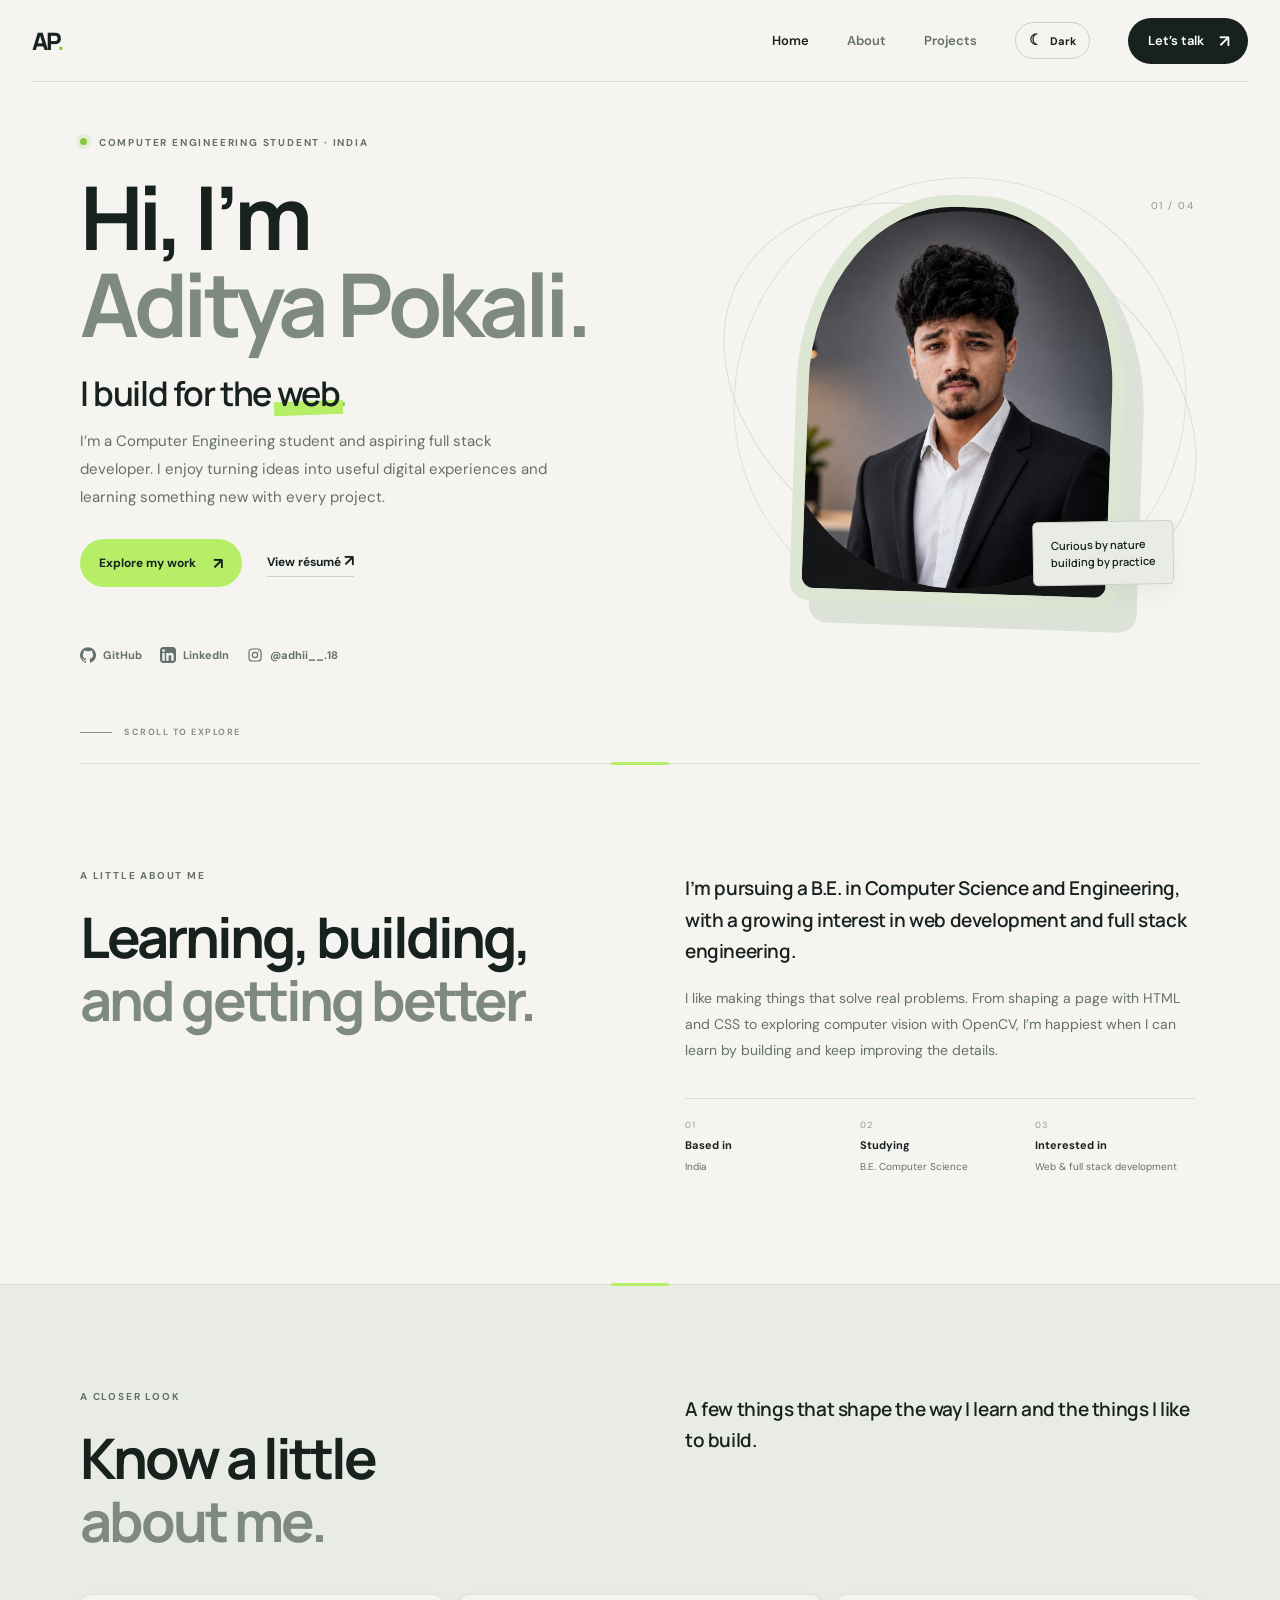
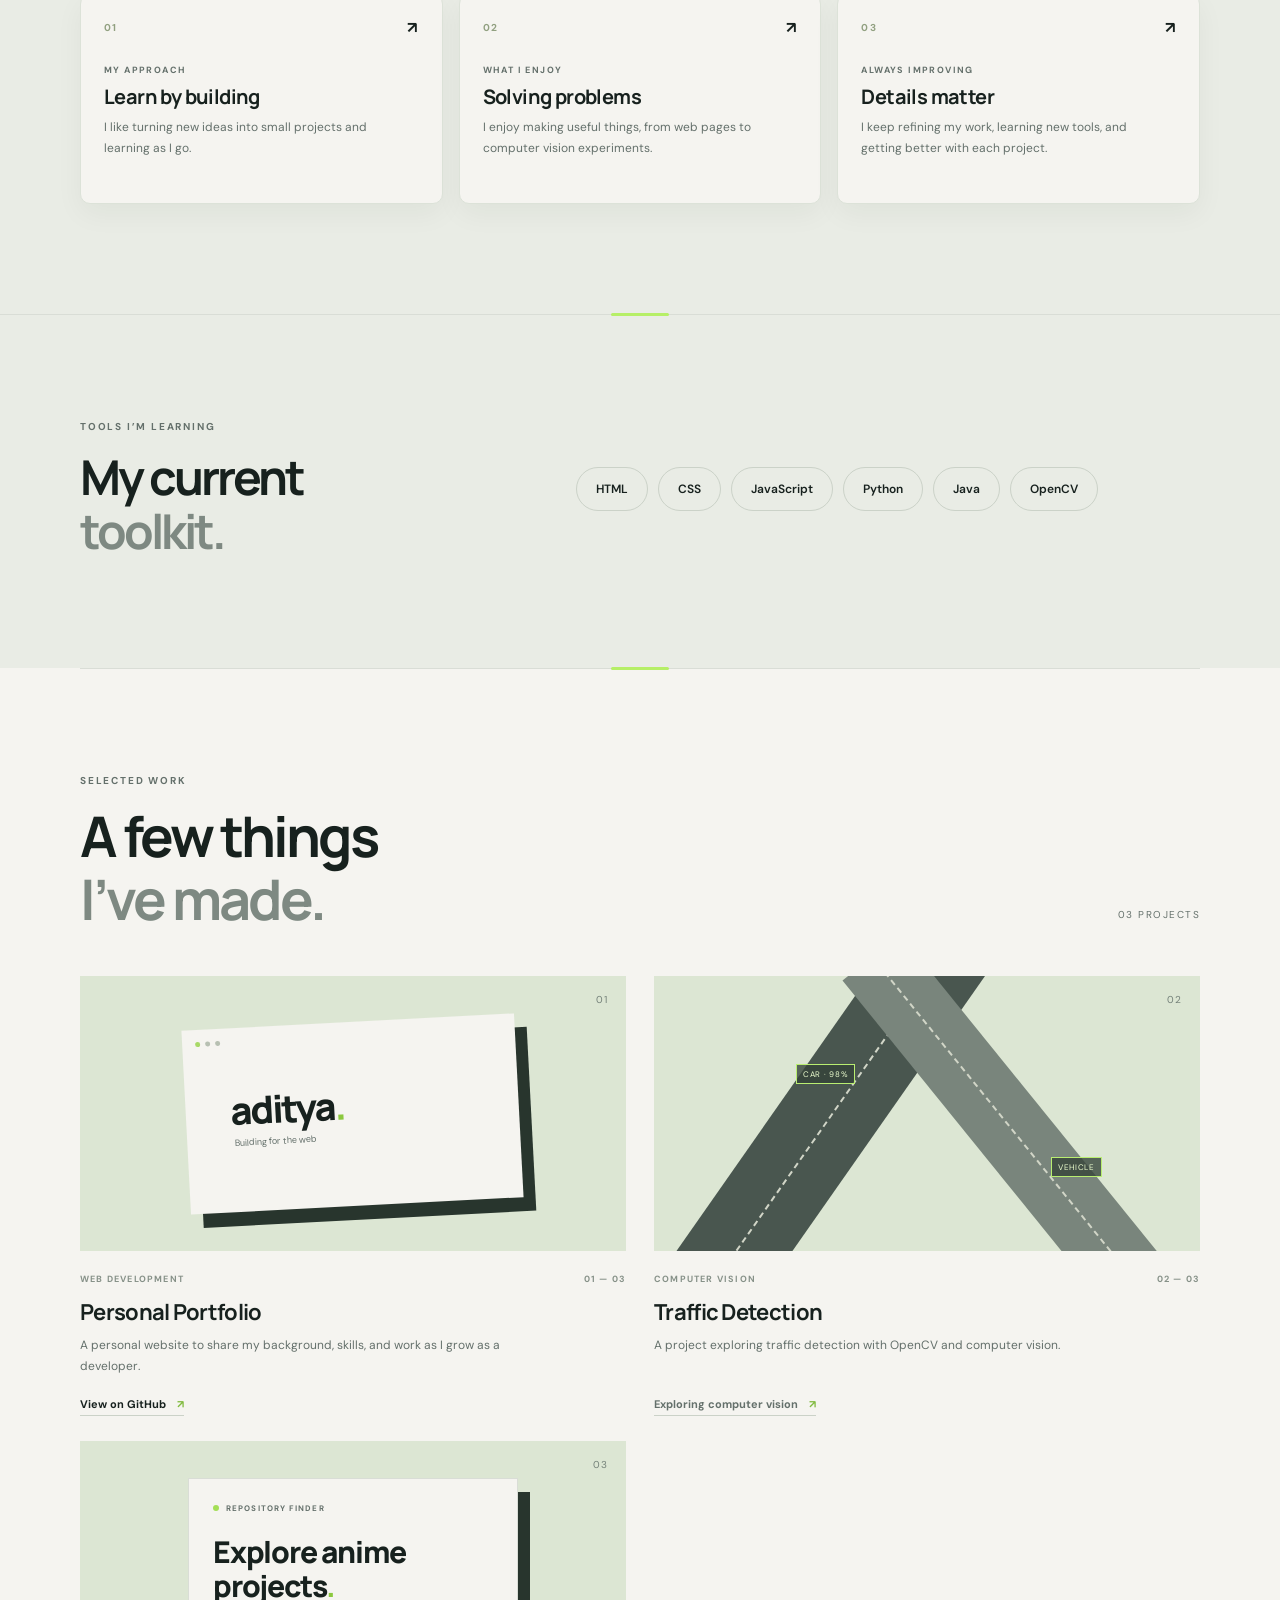
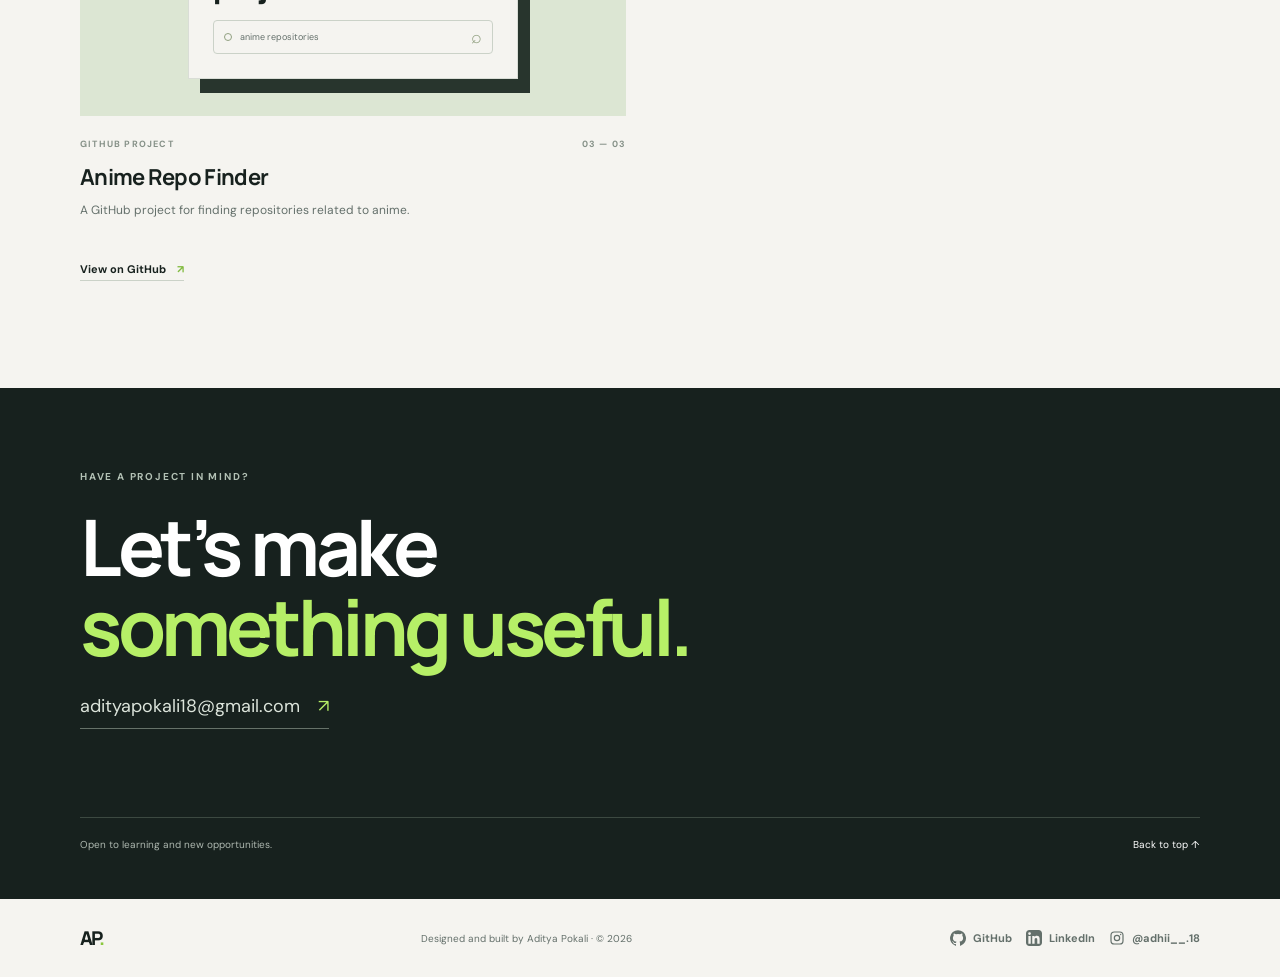
==== commit 920b5a35: "Add Anime Repo Finder project" ====
--- a/index.html
+++ b/index.html
@@ -141,22 +141,36 @@
           <p class="eyebrow">SELECTED WORK</p>
           <h2>A few things<br><span>I’ve made.</span></h2>
         </div>
-        <span class="project-count">02 PROJECTS</span>
+        <span class="project-count">03 PROJECTS</span>
       </div>
       <div class="project-grid">
         <article class="project-card project-featured">
           <div class="project-art portfolio-art" aria-hidden="true"><span class="art-window"><i></i><i></i><i></i><b>aditya<span>.</span></b><em>Building for the web</em></span><span class="art-number">01</span></div>
-          <div class="project-meta"><span>WEB DEVELOPMENT</span><span>01 — 02</span></div>
+          <div class="project-meta"><span>WEB DEVELOPMENT</span><span>01 — 03</span></div>
           <h3>Personal Portfolio</h3>
           <p>A personal website to share my background, skills, and work as I grow as a developer.</p>
           <a class="project-link" href="https://github.com/adityapokali/my-portfolio" target="_blank" rel="noopener">View on GitHub <span aria-hidden="true">↗</span></a>
         </article>
         <article class="project-card">
           <div class="project-art traffic-art" aria-hidden="true"><span class="road road-a"></span><span class="road road-b"></span><span class="detection detection-a">CAR · 98%</span><span class="detection detection-b">VEHICLE</span><span class="art-number">02</span></div>
-          <div class="project-meta"><span>COMPUTER VISION</span><span>02 — 02</span></div>
+          <div class="project-meta"><span>COMPUTER VISION</span><span>02 — 03</span></div>
           <h3>Traffic Detection</h3>
           <p>A project exploring traffic detection with OpenCV and computer vision.</p>
           <span class="project-link project-link-muted">Exploring computer vision <span aria-hidden="true">↗</span></span>
+        </article>
+        <article class="project-card">
+          <div class="project-art anime-art" aria-hidden="true">
+            <div class="anime-search-card">
+              <span class="anime-search-label"><span></span> REPOSITORY FINDER</span>
+              <strong>Explore anime<br>projects<span>.</span></strong>
+              <span class="anime-search-bar"><i></i> anime repositories <b>⌕</b></span>
+            </div>
+            <span class="art-number">03</span>
+          </div>
+          <div class="project-meta"><span>GITHUB PROJECT</span><span>03 — 03</span></div>
+          <h3>Anime Repo Finder</h3>
+          <p>A GitHub project for finding repositories related to anime.</p>
+          <a class="project-link" href="https://github.com/adityapokali/aditya-sozo-repo-finder/tree/main/anime-repo-finder" target="_blank" rel="noopener noreferrer">View on GitHub <span aria-hidden="true">↗</span></a>
         </article>
       </div>
     </section>
--- a/style.css
+++ b/style.css
@@ -146,6 +146,15 @@
 .project-card { min-width: 0; }
 .project-art { height: 275px; position: relative; overflow: hidden; display: grid; place-items: center; background: var(--surface); }
 .art-number { position: absolute; right: 18px; top: 17px; color: #738078; font-size: 10px; letter-spacing: 1px; }
+.anime-art { background: var(--surface-strong); }
+.anime-search-card { width: min(72%, 330px); padding: 24px; border: 1px solid var(--line); background: var(--paper); box-shadow: 12px 14px 0 var(--surface-shadow); animation: artwork-float 6s ease-in-out infinite; }
+.anime-search-label { display: flex; align-items: center; gap: 7px; color: var(--muted); font-size: 8px; font-weight: 700; letter-spacing: 1.1px; }
+.anime-search-label span { width: 6px; height: 6px; border-radius: 50%; background: var(--green-dark); }
+.anime-search-card strong { display: block; margin: 22px 0 18px; font: 800 clamp(20px, 3vw, 30px)/1.12 var(--display); letter-spacing: -1.2px; }
+.anime-search-card strong span { color: #8bc83e; }
+.anime-search-bar { min-height: 34px; display: flex; align-items: center; gap: 8px; padding: 0 10px; border: 1px solid var(--line-strong); border-radius: 4px; color: var(--muted); font-size: 9px; }
+.anime-search-bar i { width: 8px; height: 8px; border: 1px solid var(--sage); border-radius: 50%; }
+.anime-search-bar b { margin-left: auto; color: var(--sage); font-size: 18px; font-weight: 500; }
 .portfolio-art { background: var(--surface-strong); }
 .art-window { width: 61%; height: 67%; background: var(--paper); box-shadow: 12px 14px 0 var(--surface-shadow); padding: 14px; position: relative; display: flex; flex-direction: column; align-items: flex-start; justify-content: center; transform: rotate(-3deg); animation: artwork-float 6s ease-in-out infinite; }
 .art-window i { position: absolute; top: 12px; left: 13px; width: 5px; height: 5px; background: #a8d967; border-radius: 50%; }
@@ -170,6 +179,7 @@
 .project-link-muted { color: var(--muted); cursor: default; }
 .project-art::after { content: ""; position: absolute; inset: -20% -45%; pointer-events: none; background: linear-gradient(110deg, transparent 43%, rgba(255, 255, 255, .42) 50%, transparent 57%); transform: translateX(-70%); animation: project-shimmer 6.5s ease-in-out infinite; }
 .project-card:nth-child(2) .project-art::after { animation-delay: 2.4s; }
+.project-card:nth-child(3) .project-art::after { animation-delay: 4.8s; }
 
 .contact { padding-top: 82px; padding-bottom: 48px; background: var(--contact-bg); color: var(--contact-ink); width: 100%; max-width: none; padding-inline: max(calc((100% - 1120px) / 2), 32px); }
 .contact .eyebrow { color: #b3c1b5; }
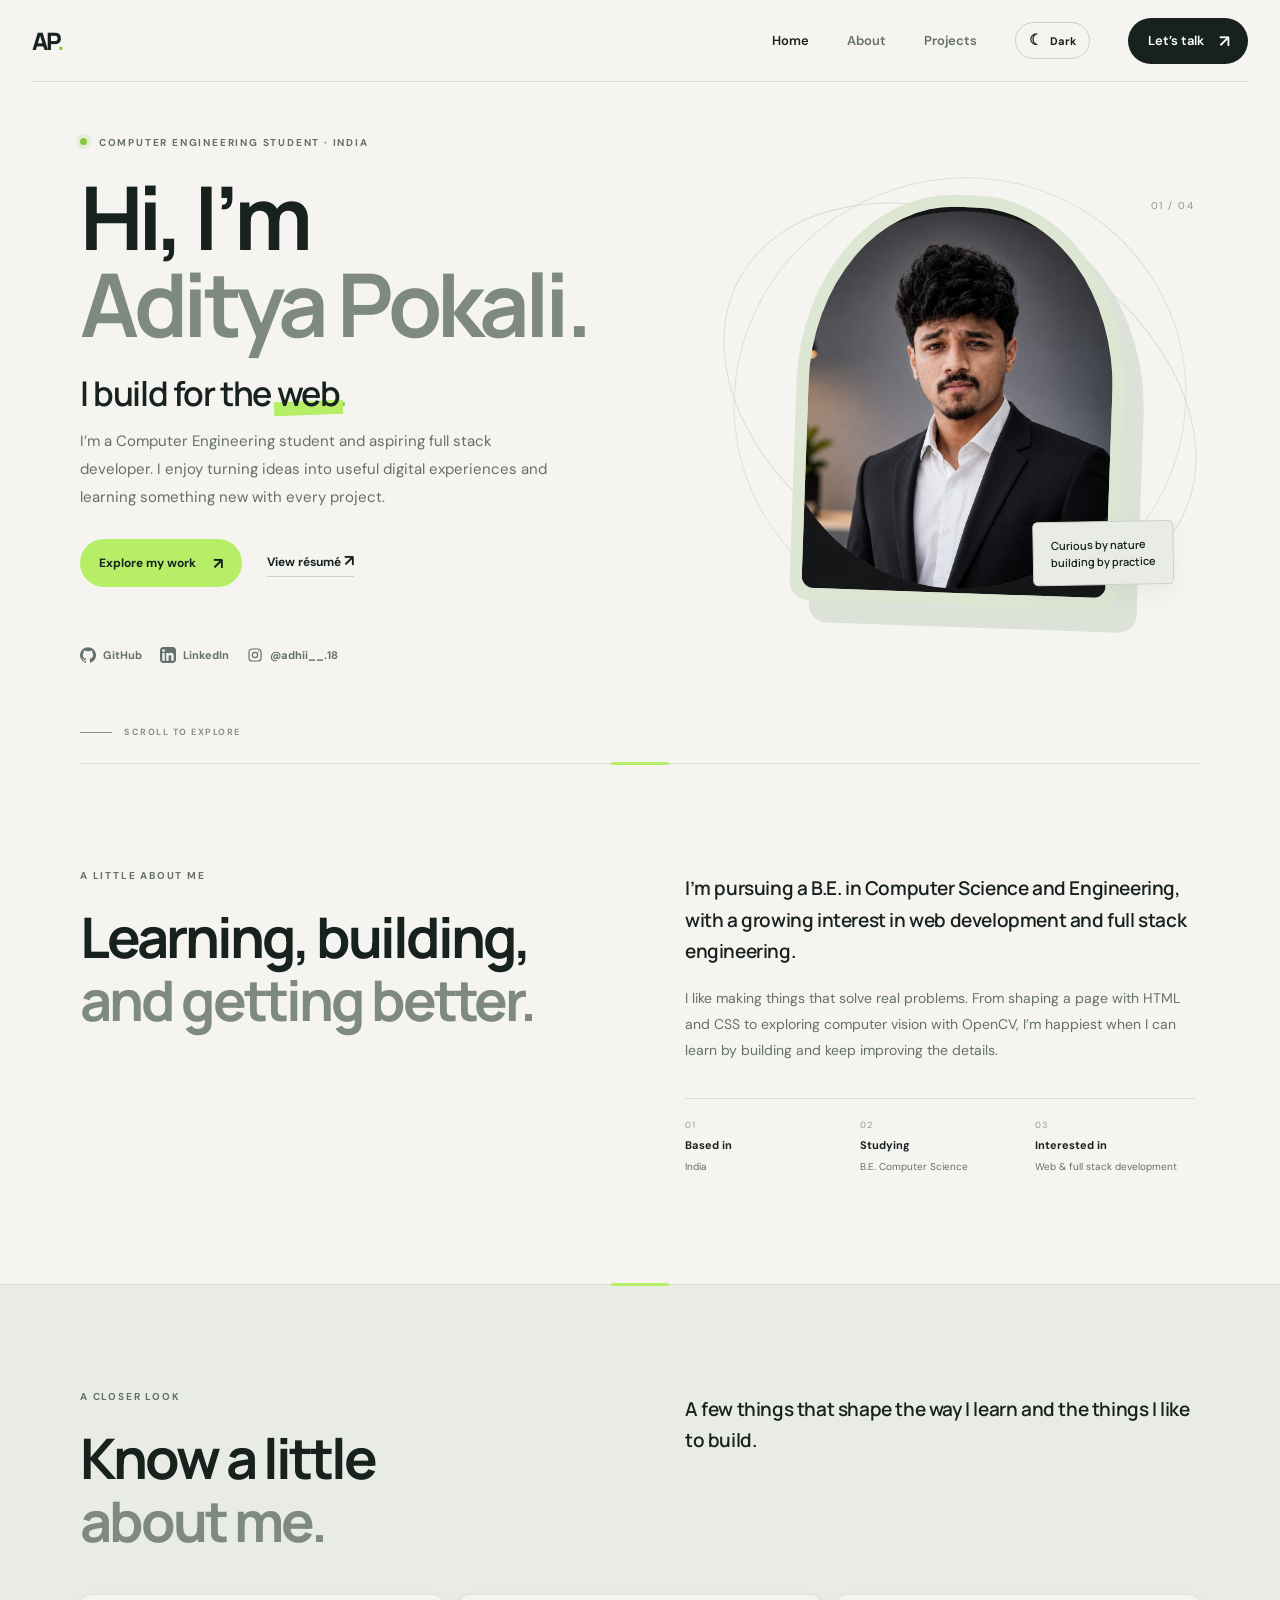
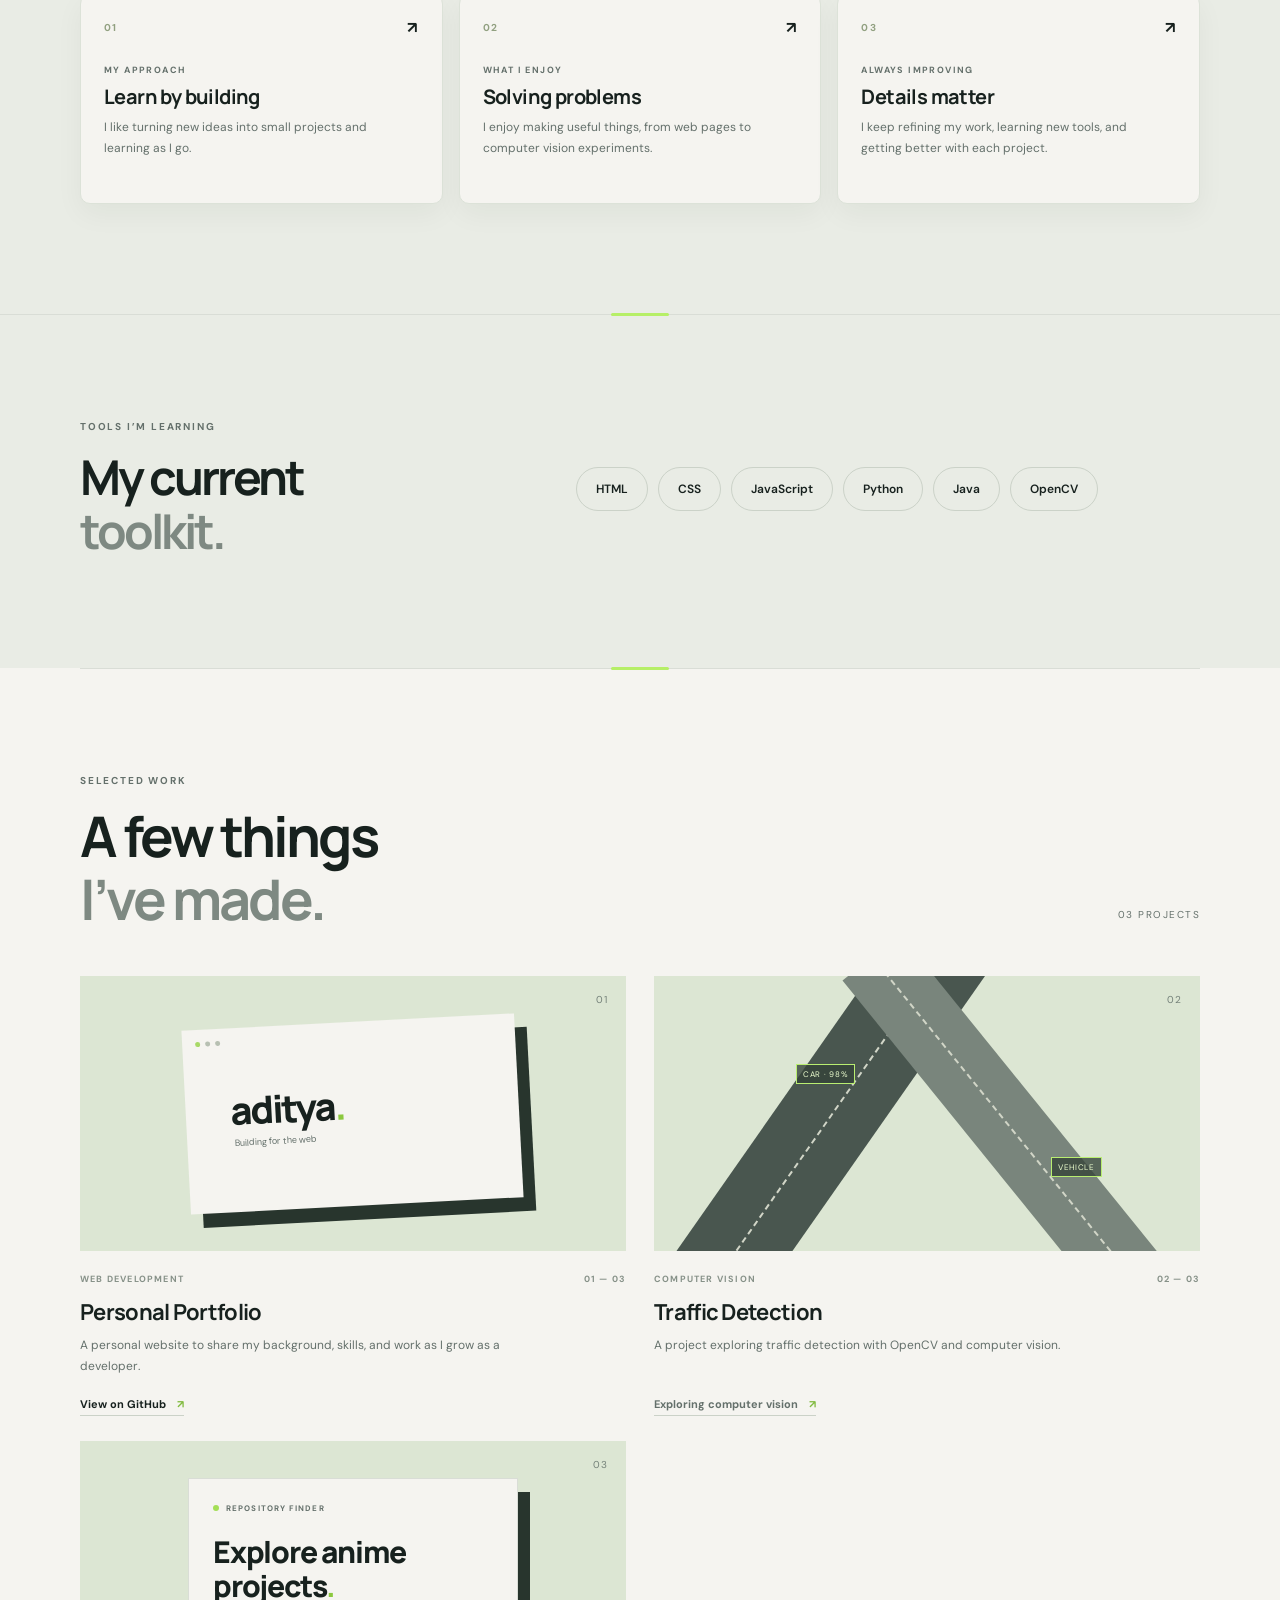
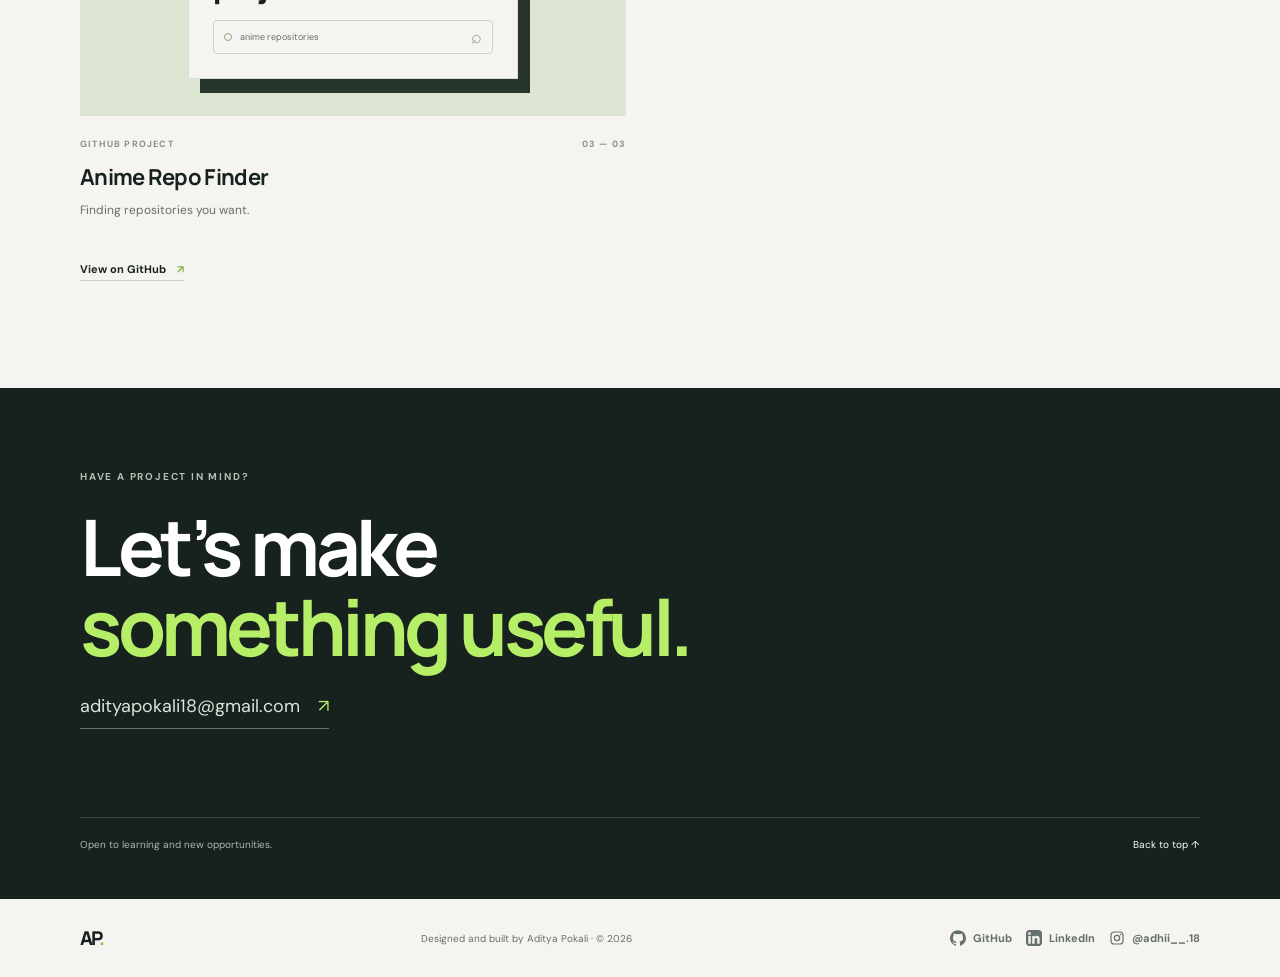
==== commit f81490fd: "Update Anime Repo Finder description" ====
--- a/index.html
+++ b/index.html
@@ -169,7 +169,7 @@
           </div>
           <div class="project-meta"><span>GITHUB PROJECT</span><span>03 — 03</span></div>
           <h3>Anime Repo Finder</h3>
-          <p>A GitHub project for finding repositories related to anime.</p>
+          <p>Finding repositories you want.</p>
           <a class="project-link" href="https://github.com/adityapokali/aditya-sozo-repo-finder/tree/main/anime-repo-finder" target="_blank" rel="noopener noreferrer">View on GitHub <span aria-hidden="true">↗</span></a>
         </article>
       </div>
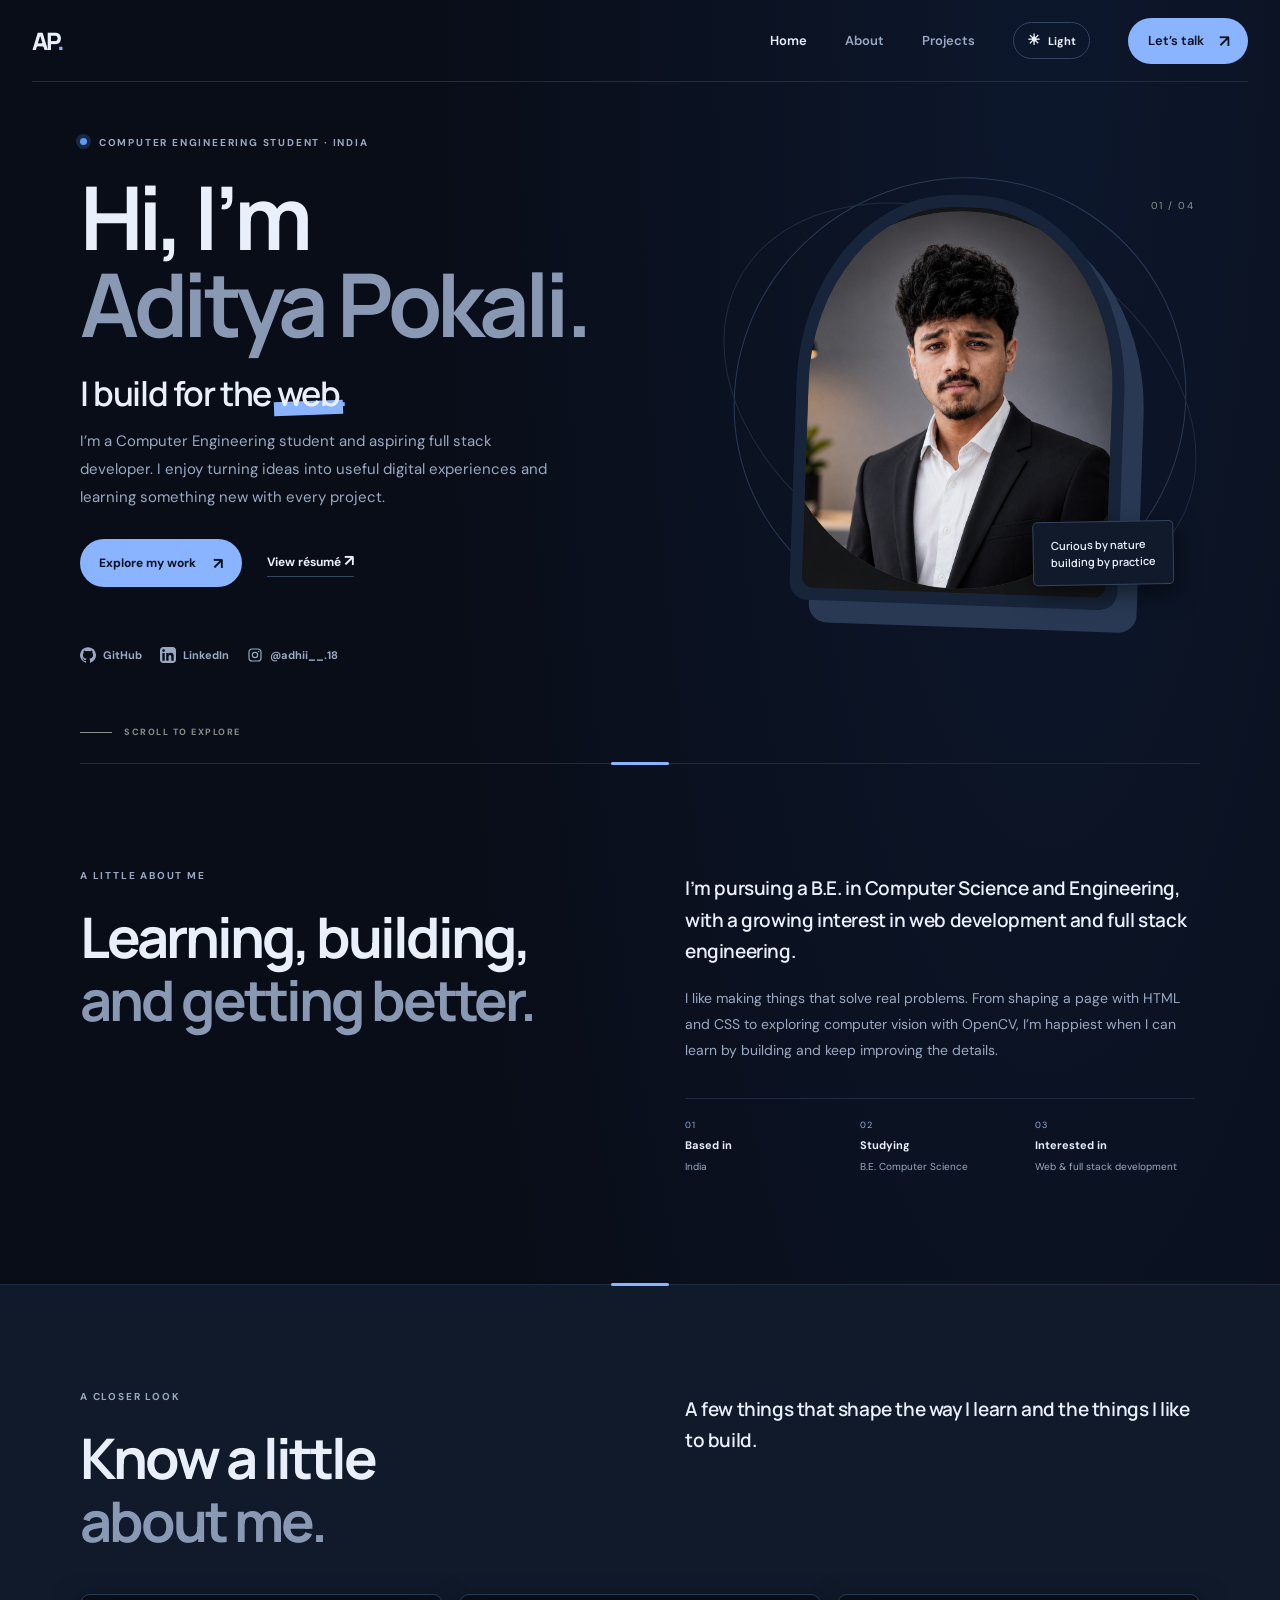
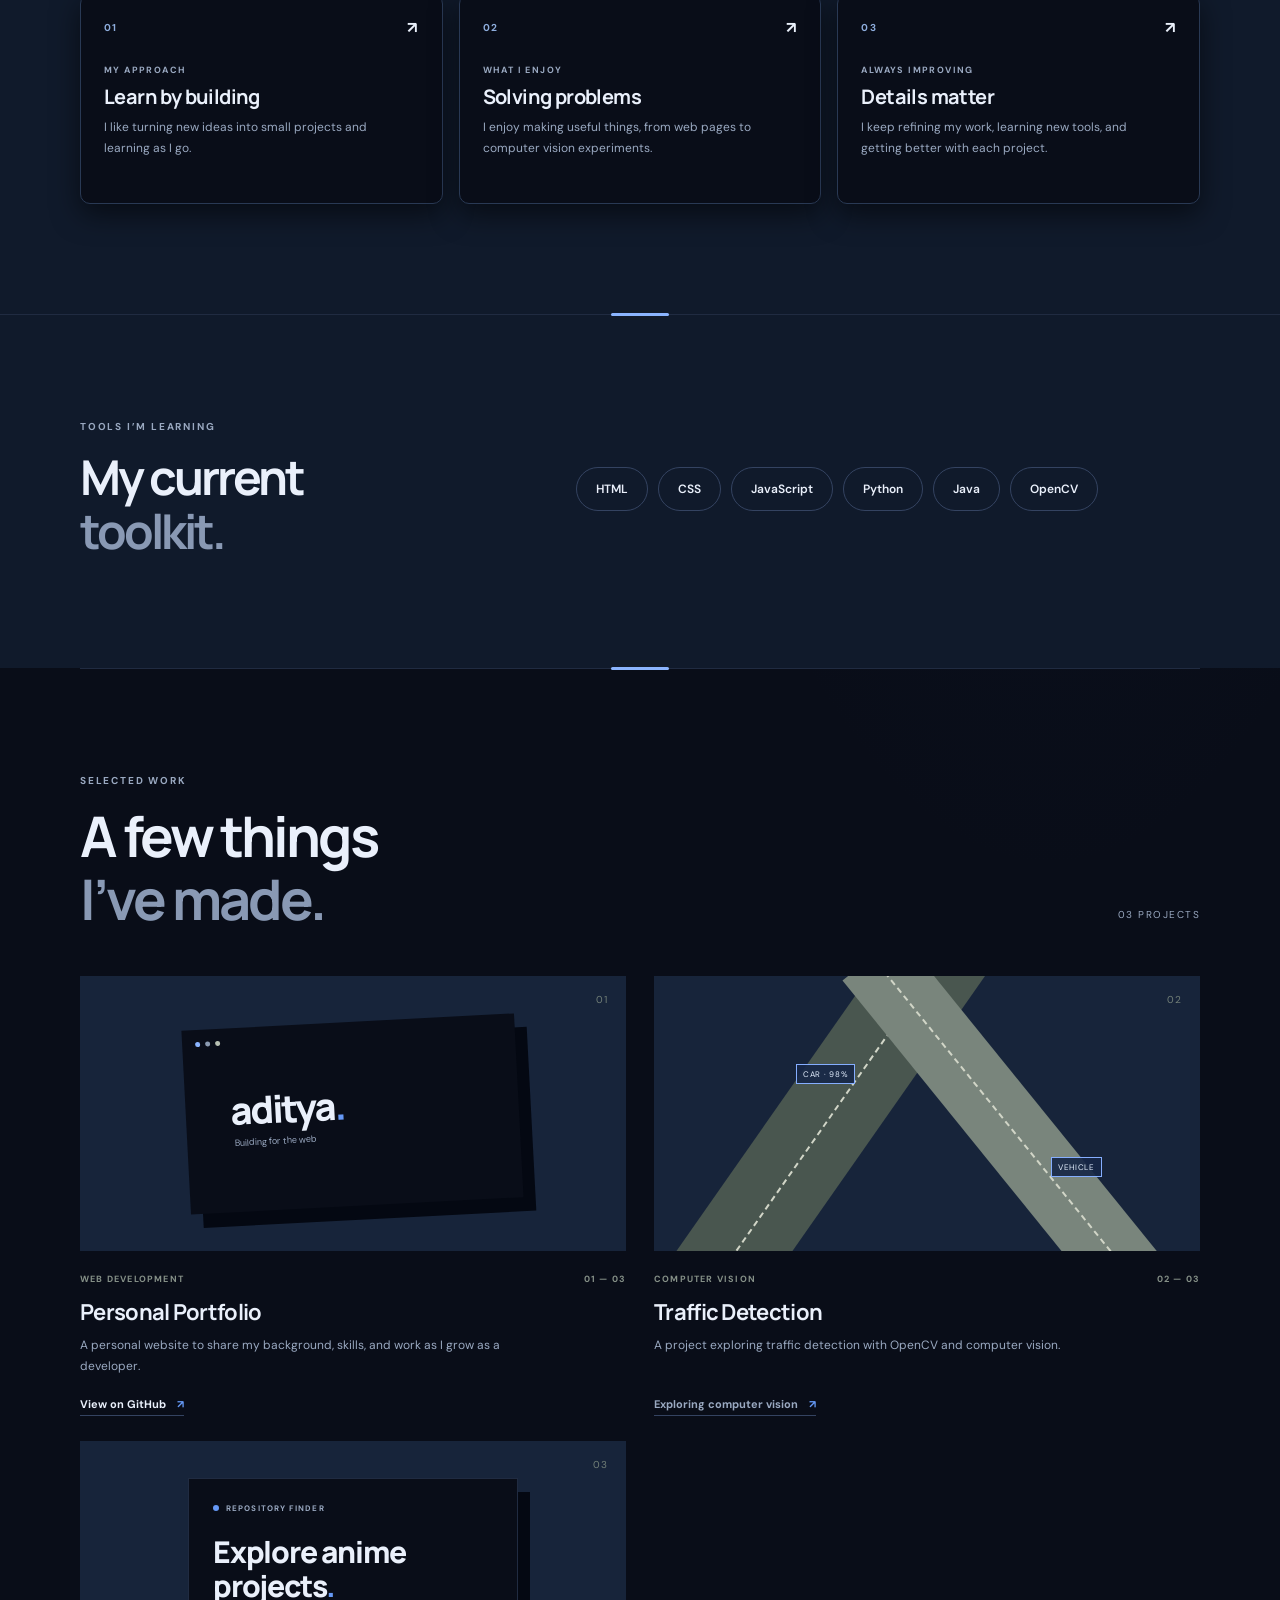
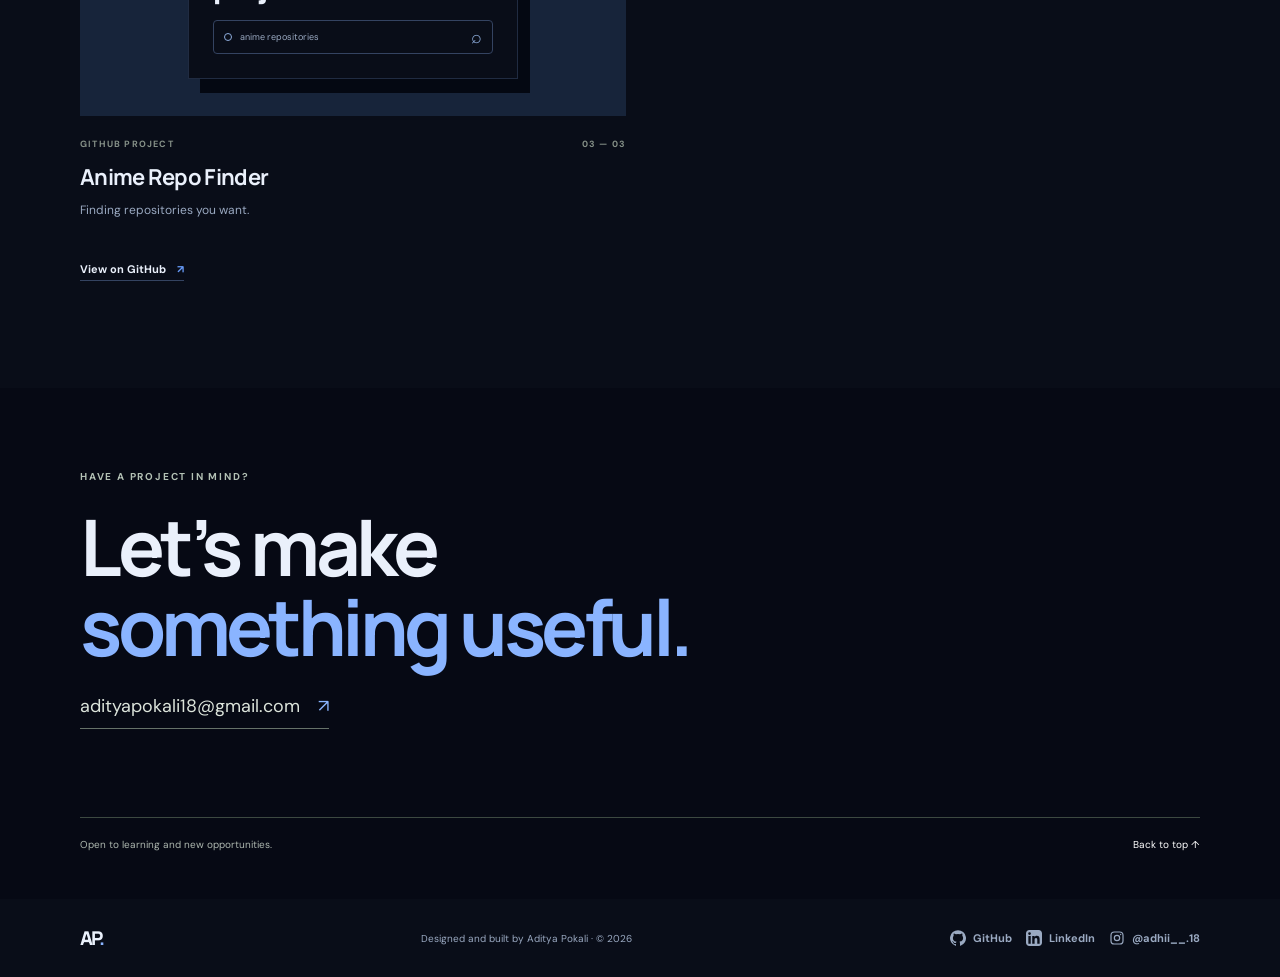
==== commit f735c9a3: "Apply dark blue portfolio theme" ====
--- a/index.html
+++ b/index.html
@@ -3,17 +3,16 @@
 <head>
   <meta charset="utf-8">
   <meta name="viewport" content="width=device-width, initial-scale=1">
-  <meta name="theme-color" content="#f5f4f0">
+  <meta name="theme-color" content="#090d18">
   <meta name="description" content="Aditya Pokali — Computer Engineering student and aspiring full stack developer.">
   <title>Aditya Pokali — Developer Portfolio</title>
   <script>
     (() => {
       let savedTheme = null;
       try { savedTheme = localStorage.getItem("portfolio-theme"); } catch {}
-      const prefersDark = window.matchMedia?.("(prefers-color-scheme: dark)").matches;
-      const theme = savedTheme === "light" || savedTheme === "dark" ? savedTheme : (prefersDark ? "dark" : "light");
+      const theme = savedTheme === "light" || savedTheme === "dark" ? savedTheme : "dark";
       document.documentElement.dataset.theme = theme;
-      document.querySelector('meta[name="theme-color"]').content = theme === "dark" ? "#111713" : "#f5f4f0";
+      document.querySelector('meta[name="theme-color"]').content = theme === "dark" ? "#090d18" : "#f4f7fc";
     })();
   </script>
   <link rel="preconnect" href="https://fonts.googleapis.com">
--- a/style.css
+++ b/style.css
@@ -1,62 +1,66 @@
 :root {
-  color-scheme: light;
-  --paper: #f5f4f0;
-  --ink: #17211e;
-  --muted: #64706b;
-  --line: #d9ddd6;
-  --line-strong: #cbd2c8;
-  --heading-muted: #7e8982;
-  --sage: #91a080;
-  --surface: #e9ece5;
-  --surface-strong: #dce6d3;
-  --surface-border: #dce2d8;
-  --surface-shadow: #28352d;
-  --contact-bg: #17211e;
-  --contact-ink: #fff;
-  --nav-cta-bg: #17211e;
-  --nav-cta-ink: #fff;
-  --nav-cta-hover: #314139;
-  --status-ring: #e3efd5;
-  --shadow: #17211e0c;
-  --green: #b6ef67;
-  --green-dark: #a4df56;
+  color-scheme: dark;
+  --paper: #090d18;
+  --ink: #eaf0fb;
+  --muted: #9aa9c1;
+  --line: #202b41;
+  --line-strong: #344361;
+  --heading-muted: #8999b4;
+  --sage: #8eaddd;
+  --surface: #101a2b;
+  --surface-strong: #17243a;
+  --surface-border: #293954;
+  --surface-shadow: #040812;
+  --contact-bg: #060914;
+  --contact-ink: #eaf0fb;
+  --nav-cta-bg: #8ab4ff;
+  --nav-cta-ink: #09111e;
+  --nav-cta-hover: #a6c5ff;
+  --status-ring: #172942;
+  --shadow: #0008;
+  --accent: #8ab4ff;
+  --accent-strong: #6598f5;
+  --ambient-glow: #18346542;
   --white: #fff;
   --display: "Manrope", "DM Sans", sans-serif;
   --body: "DM Sans", Arial, sans-serif;
 }
 
-:root[data-theme="dark"] {
-  color-scheme: dark;
-  --paper: #111713;
-  --ink: #edf2ea;
-  --muted: #a6b1a7;
-  --line: #354038;
-  --line-strong: #465349;
-  --heading-muted: #a8b3a9;
-  --sage: #a8c18d;
-  --surface: #1b241e;
-  --surface-strong: #222d25;
-  --surface-border: #3a463d;
-  --surface-shadow: #080d0a;
-  --contact-bg: #090e0b;
-  --contact-ink: #edf2ea;
-  --nav-cta-bg: #b6ef67;
-  --nav-cta-ink: #111713;
-  --nav-cta-hover: #c5f387;
-  --status-ring: #283629;
-  --shadow: #0008;
+:root[data-theme="light"] {
+  color-scheme: light;
+  --paper: #f4f7fc;
+  --ink: #18253a;
+  --muted: #62738e;
+  --line: #dce5f1;
+  --line-strong: #c8d5e8;
+  --heading-muted: #8494ad;
+  --sage: #617eaa;
+  --surface: #e9eff8;
+  --surface-strong: #dce7f5;
+  --surface-border: #d1ddee;
+  --surface-shadow: #9bacbf;
+  --contact-bg: #142039;
+  --contact-ink: #f3f7ff;
+  --nav-cta-bg: #1b3157;
+  --nav-cta-ink: #fff;
+  --nav-cta-hover: #294876;
+  --status-ring: #e0eaff;
+  --shadow: #15284b14;
+  --accent: #5488e9;
+  --accent-strong: #3970d5;
+  --ambient-glow: #d5e5ff80;
 }
 
 * { box-sizing: border-box; }
 html { scroll-behavior: smooth; scroll-padding-top: 92px; }
-body { margin: 0; background: var(--paper); color: var(--ink); font-family: var(--body); -webkit-font-smoothing: antialiased; }
+body { margin: 0; background: radial-gradient(ellipse at 82% 0%, var(--ambient-glow), transparent 42%), var(--paper); color: var(--ink); font-family: var(--body); -webkit-font-smoothing: antialiased; }
 a { color: inherit; text-decoration: none; }
 button { font: inherit; }
-button:focus-visible, a:focus-visible { outline: 2px solid #8bc83e; outline-offset: 4px; }
+button:focus-visible, a:focus-visible { outline: 2px solid var(--accent); outline-offset: 4px; }
 .section-wrap { width: min(1120px, calc(100% - 64px)); margin-inline: auto; }
 .site-header { height: 82px; width: min(1280px, calc(100% - 64px)); margin: auto; display: flex; align-items: center; justify-content: space-between; border-bottom: 1px solid var(--line); position: relative; z-index: 5; }
 .brand { font: 800 24px/1 var(--display); letter-spacing: -1.7px; }
-.brand span { color: #8bc83e; }
+.brand span { color: var(--accent); }
 .site-nav { display: flex; align-items: center; gap: 38px; font-size: 13px; font-weight: 600; }
 .nav-link { color: var(--muted); transition: color .2s; }
 .nav-link:hover, .nav-link.active { color: var(--ink); }
@@ -71,21 +75,21 @@
 .hero { min-height: 670px; display: grid; grid-template-columns: 1.08fr .92fr; align-items: center; gap: 30px; position: relative; padding-top: 26px; padding-bottom: 72px; }
 .hero-copy { padding: 28px 0 20px; z-index: 1; }
 .eyebrow { margin: 0 0 23px; color: var(--muted); font-size: 10px; line-height: 1.4; letter-spacing: 1.8px; font-weight: 700; }
-.status-dot { display: inline-block; width: 7px; height: 7px; margin: 0 8px 1px 0; border-radius: 50%; background: #86c441; box-shadow: 0 0 0 4px var(--status-ring); animation: status-pulse 2s ease-in-out infinite; }
+.status-dot { display: inline-block; width: 7px; height: 7px; margin: 0 8px 1px 0; border-radius: 50%; background: var(--accent-strong); box-shadow: 0 0 0 4px var(--status-ring); animation: status-pulse 2s ease-in-out infinite; }
 h1, h2, h3, p { margin-top: 0; }
 .hero h1, .section-heading h2, .skills h2, .section-topline h2, .contact h2 { font-family: var(--display); letter-spacing: -4.8px; }
 .hero h1 { margin: 0; font-size: clamp(56px, 7.1vw, 88px); line-height: .99; font-weight: 700; }
 .hero h1 span, .section-heading h2 span, .skills h2 span, .section-topline h2 span { color: var(--heading-muted); }
 .hero-role { margin: 26px 0 14px; font: 600 clamp(24px, 3vw, 34px)/1.2 var(--display); letter-spacing: -1.4px; }
 .highlight { position: relative; z-index: 0; white-space: nowrap; }
-.highlight::before { content: ""; position: absolute; height: 14px; left: -3px; right: -4px; bottom: 1px; z-index: -1; background: var(--green); transform: rotate(-2deg); animation: highlight-breathe 2.8s ease-in-out infinite; }
-.cursor { color: #87c93d; animation: cursor-blink 1.25s steps(2, start) infinite; }
+.highlight::before { content: ""; position: absolute; height: 14px; left: -3px; right: -4px; bottom: 1px; z-index: -1; background: var(--accent); transform: rotate(-2deg); animation: highlight-breathe 2.8s ease-in-out infinite; }
+.cursor { color: var(--accent); animation: cursor-blink 1.25s steps(2, start) infinite; }
 .hero-description { max-width: 475px; color: var(--muted); font-size: 15px; line-height: 1.85; }
 .hero-actions { display: flex; align-items: center; gap: 25px; margin-top: 28px; }
 .button { min-height: 48px; padding: 0 19px; border-radius: 99px; display: inline-flex; align-items: center; gap: 17px; font-size: 12px; font-weight: 700; transition: transform .2s, box-shadow .2s; }
-.button:hover { transform: translateY(-3px); box-shadow: 0 8px 20px #17211e22; }
-.button-primary { background: var(--green); }
-.button-primary:hover { background: var(--green-dark); }
+.button:hover { transform: translateY(-3px); box-shadow: 0 8px 24px var(--shadow); }
+.button-primary { background: var(--accent); color: #09111e; }
+.button-primary:hover { background: var(--accent-strong); color: #fff; }
 .button span, .text-link span { font-size: 16px; }
 .text-link { font-size: 12px; font-weight: 700; border-bottom: 1px solid var(--line-strong); padding-bottom: 5px; }
 .hero-socials, .footer-socials { display: flex; align-items: center; flex-wrap: wrap; gap: 18px; }
@@ -107,7 +111,7 @@
 .scroll-cue span { display: inline-block; width: 32px; height: 1px; background: #87918a; animation: scroll-cue-drift 2s ease-in-out infinite; }
 
 .section-block { position: relative; border-top: 1px solid var(--line); padding-top: 105px; padding-bottom: 110px; }
-.section-block::before { content: ""; position: absolute; top: -2px; left: 50%; width: 58px; height: 3px; border-radius: 99px; background: var(--green); transform: translateX(-50%); }
+.section-block::before { content: ""; position: absolute; top: -2px; left: 50%; width: 58px; height: 3px; border-radius: 99px; background: var(--accent); transform: translateX(-50%); }
 .about { display: grid; grid-template-columns: 1fr 1fr; gap: 90px; }
 .about-intro { display: grid; grid-template-columns: 1fr 1fr; gap: 90px; align-items: start; margin-bottom: 42px; }
 .about-cards-section .about-intro { margin-bottom: 42px; }
@@ -137,7 +141,7 @@
 .skills h2 { font-size: clamp(34px, 4vw, 48px); }
 .skill-list { display: flex; flex-wrap: wrap; gap: 10px; }
 .skill-list span { padding: 13px 19px; border: 1px solid var(--line-strong); border-radius: 99px; color: var(--ink); font-size: 12px; font-weight: 600; transition: .2s; }
-.skill-list span:hover { background: var(--green); border-color: var(--green); transform: translateY(-2px); }
+.skill-list span:hover { background: var(--accent); border-color: var(--accent); color: #09111e; transform: translateY(-2px); }
 
 .section-topline { display: flex; justify-content: space-between; align-items: end; margin-bottom: 46px; }
 .section-topline .eyebrow { margin-bottom: 17px; }
@@ -149,33 +153,33 @@
 .anime-art { background: var(--surface-strong); }
 .anime-search-card { width: min(72%, 330px); padding: 24px; border: 1px solid var(--line); background: var(--paper); box-shadow: 12px 14px 0 var(--surface-shadow); animation: artwork-float 6s ease-in-out infinite; }
 .anime-search-label { display: flex; align-items: center; gap: 7px; color: var(--muted); font-size: 8px; font-weight: 700; letter-spacing: 1.1px; }
-.anime-search-label span { width: 6px; height: 6px; border-radius: 50%; background: var(--green-dark); }
+.anime-search-label span { width: 6px; height: 6px; border-radius: 50%; background: var(--accent-strong); }
 .anime-search-card strong { display: block; margin: 22px 0 18px; font: 800 clamp(20px, 3vw, 30px)/1.12 var(--display); letter-spacing: -1.2px; }
-.anime-search-card strong span { color: #8bc83e; }
+.anime-search-card strong span { color: var(--accent-strong); }
 .anime-search-bar { min-height: 34px; display: flex; align-items: center; gap: 8px; padding: 0 10px; border: 1px solid var(--line-strong); border-radius: 4px; color: var(--muted); font-size: 9px; }
 .anime-search-bar i { width: 8px; height: 8px; border: 1px solid var(--sage); border-radius: 50%; }
 .anime-search-bar b { margin-left: auto; color: var(--sage); font-size: 18px; font-weight: 500; }
 .portfolio-art { background: var(--surface-strong); }
 .art-window { width: 61%; height: 67%; background: var(--paper); box-shadow: 12px 14px 0 var(--surface-shadow); padding: 14px; position: relative; display: flex; flex-direction: column; align-items: flex-start; justify-content: center; transform: rotate(-3deg); animation: artwork-float 6s ease-in-out infinite; }
-.art-window i { position: absolute; top: 12px; left: 13px; width: 5px; height: 5px; background: #a8d967; border-radius: 50%; }
-.art-window i:nth-child(2) { left: 23px; background: #b7c0b2; }
+.art-window i { position: absolute; top: 12px; left: 13px; width: 5px; height: 5px; background: var(--accent); border-radius: 50%; }
+.art-window i:nth-child(2) { left: 23px; background: #8b9ab1; }
 .art-window i:nth-child(3) { left: 33px; background: #b7c0b2; }
 .art-window b { margin-left: 10%; font: 800 clamp(22px, 4vw, 38px)/1 var(--display); letter-spacing: -2px; }
-.art-window b span { color: #8bc83e; }
+.art-window b span { color: var(--accent-strong); }
 .art-window em { margin: 8px 0 0 11%; color: var(--muted); font: normal 9px var(--body); }
 .traffic-art { background: var(--surface-strong); }
 .road { position: absolute; height: 460px; width: 95px; background: #49564f; transform: rotate(35deg); }
 .road-a { left: 24%; top: -95px; }
 .road-b { right: 27%; bottom: -115px; width: 74px; background: #79857c; transform: rotate(-39deg); }
 .road::after { content: ""; position: absolute; left: 50%; height: 100%; border-left: 2px dashed #d1d5c7; }
-.detection { position: absolute; padding: 4px 6px; border: 1px solid #b9ee71; color: #edffcf; background: #354238c9; font-size: 8px; letter-spacing: .7px; }
+.detection { position: absolute; padding: 4px 6px; border: 1px solid #85aeff; color: #e4efff; background: #172747e8; font-size: 8px; letter-spacing: .7px; }
 .detection-a { top: 32%; left: 26%; }
 .detection-b { right: 18%; bottom: 27%; }
 .project-meta { display: flex; justify-content: space-between; margin-top: 22px; color: #869188; font-size: 9px; font-weight: 700; letter-spacing: 1.2px; }
 .project-card h3 { margin: 12px 0 8px; font: 700 22px var(--display); letter-spacing: -.7px; }
 .project-card > p { max-width: 450px; min-height: 45px; margin-bottom: 12px; color: var(--muted); font-size: 12px; line-height: 1.7; }
 .project-link { font-size: 11px; font-weight: 700; border-bottom: 1px solid var(--line-strong); padding-bottom: 4px; }
-.project-link span { margin-left: 8px; color: #82bb40; }
+.project-link span { margin-left: 8px; color: var(--accent-strong); }
 .project-link-muted { color: var(--muted); cursor: default; }
 .project-art::after { content: ""; position: absolute; inset: -20% -45%; pointer-events: none; background: linear-gradient(110deg, transparent 43%, rgba(255, 255, 255, .42) 50%, transparent 57%); transform: translateX(-70%); animation: project-shimmer 6.5s ease-in-out infinite; }
 .project-card:nth-child(2) .project-art::after { animation-delay: 2.4s; }
@@ -184,9 +188,9 @@
 .contact { padding-top: 82px; padding-bottom: 48px; background: var(--contact-bg); color: var(--contact-ink); width: 100%; max-width: none; padding-inline: max(calc((100% - 1120px) / 2), 32px); }
 .contact .eyebrow { color: #b3c1b5; }
 .contact h2 { margin: 0 0 28px; font-size: clamp(48px, 7vw, 78px); line-height: 1.02; letter-spacing: -4.5px; }
-.contact h2 span { color: var(--green); }
+.contact h2 span { color: var(--accent); }
 .contact-email { display: inline-flex; align-items: center; gap: 18px; font-size: clamp(14px, 2vw, 18px); color: #dce4db; border-bottom: 1px solid #667269; padding-bottom: 10px; }
-.contact-email span { color: var(--green); }
+.contact-email span { color: var(--accent); }
 .contact-bottom { display: flex; justify-content: space-between; margin-top: 88px; padding-top: 20px; border-top: 1px solid #3c4941; color: #aeb8b0; font-size: 10px; }
 .contact-bottom a { color: white; }
 .site-footer { height: 78px; display: flex; align-items: center; justify-content: space-between; }
@@ -315,8 +319,8 @@
 html.has-scroll-animations .scroll-reveal.is-visible, html.has-scroll-animations .scroll-reveal:focus-within { opacity: 1; transform: translateY(0); }
 .cursor-follower { display: none; }
 @media (hover: hover) and (pointer: fine) {
-  html.has-cursor-follower .cursor-follower { display: block; position: fixed; z-index: 9999; left: 0; top: 0; width: 28px; height: 28px; border: 1px solid #7da93d; border-radius: 50%; background: rgba(182, 239, 103, .22); box-shadow: 0 0 0 8px rgba(182, 239, 103, .1), 0 0 30px rgba(182, 239, 103, .2); pointer-events: none; transform: translate3d(var(--pointer-x, -40px), var(--pointer-y, -40px), 0) translate(-50%, -50%); opacity: 0; transition: opacity .2s ease, width .25s ease, height .25s ease, transform .16s cubic-bezier(.2,.7,.2,1); }
-  html.has-cursor-follower .cursor-follower::after { content: ""; position: absolute; width: 5px; height: 5px; left: 50%; top: 50%; border-radius: 50%; background: #75a63a; transform: translate(-50%, -50%); }
+  html.has-cursor-follower .cursor-follower { display: block; position: fixed; z-index: 9999; left: 0; top: 0; width: 28px; height: 28px; border: 1px solid #8ab4ff; border-radius: 50%; background: rgba(105, 152, 245, .2); box-shadow: 0 0 0 8px rgba(105, 152, 245, .1), 0 0 30px rgba(105, 152, 245, .2); pointer-events: none; transform: translate3d(var(--pointer-x, -40px), var(--pointer-y, -40px), 0) translate(-50%, -50%); opacity: 0; transition: opacity .2s ease, width .25s ease, height .25s ease, transform .16s cubic-bezier(.2,.7,.2,1); }
+  html.has-cursor-follower .cursor-follower::after { content: ""; position: absolute; width: 5px; height: 5px; left: 50%; top: 50%; border-radius: 50%; background: #6598f5; transform: translate(-50%, -50%); }
   html.has-cursor-follower .cursor-follower.is-hovering { width: 42px; height: 42px; }
 }
 @keyframes status-pulse { 0%, 100% { box-shadow: 0 0 0 3px var(--status-ring); } 50% { box-shadow: 0 0 0 7px transparent; } }
@@ -328,5 +332,5 @@
 @keyframes scroll-cue-drift { 0%, 100% { width: 32px; transform: translateX(0); } 50% { width: 46px; transform: translateX(6px); } }
 @keyframes artwork-float { 0%, 100% { transform: translateY(0) rotate(-3deg); } 50% { transform: translateY(-5px) rotate(-1deg); } }
 @keyframes project-shimmer { 0%, 62% { transform: translateX(-70%); } 85%, 100% { transform: translateX(70%); } }
-@keyframes resume-frame-glow { 0%, 100% { box-shadow: 0 14px 40px var(--shadow), 0 0 0 0 rgba(182, 239, 103, 0); } 50% { box-shadow: 0 14px 40px var(--shadow), 0 0 0 3px rgba(182, 239, 103, .38), 0 0 22px rgba(182, 239, 103, .16); } }
+@keyframes resume-frame-glow { 0%, 100% { box-shadow: 0 14px 40px var(--shadow), 0 0 0 0 rgba(105, 152, 245, 0); } 50% { box-shadow: 0 14px 40px var(--shadow), 0 0 0 3px rgba(105, 152, 245, .38), 0 0 22px rgba(105, 152, 245, .16); } }
 @media (prefers-reduced-motion: reduce) { *, *::before, *::after { scroll-behavior: auto !important; transition-duration: .01ms !important; animation: none !important; } }
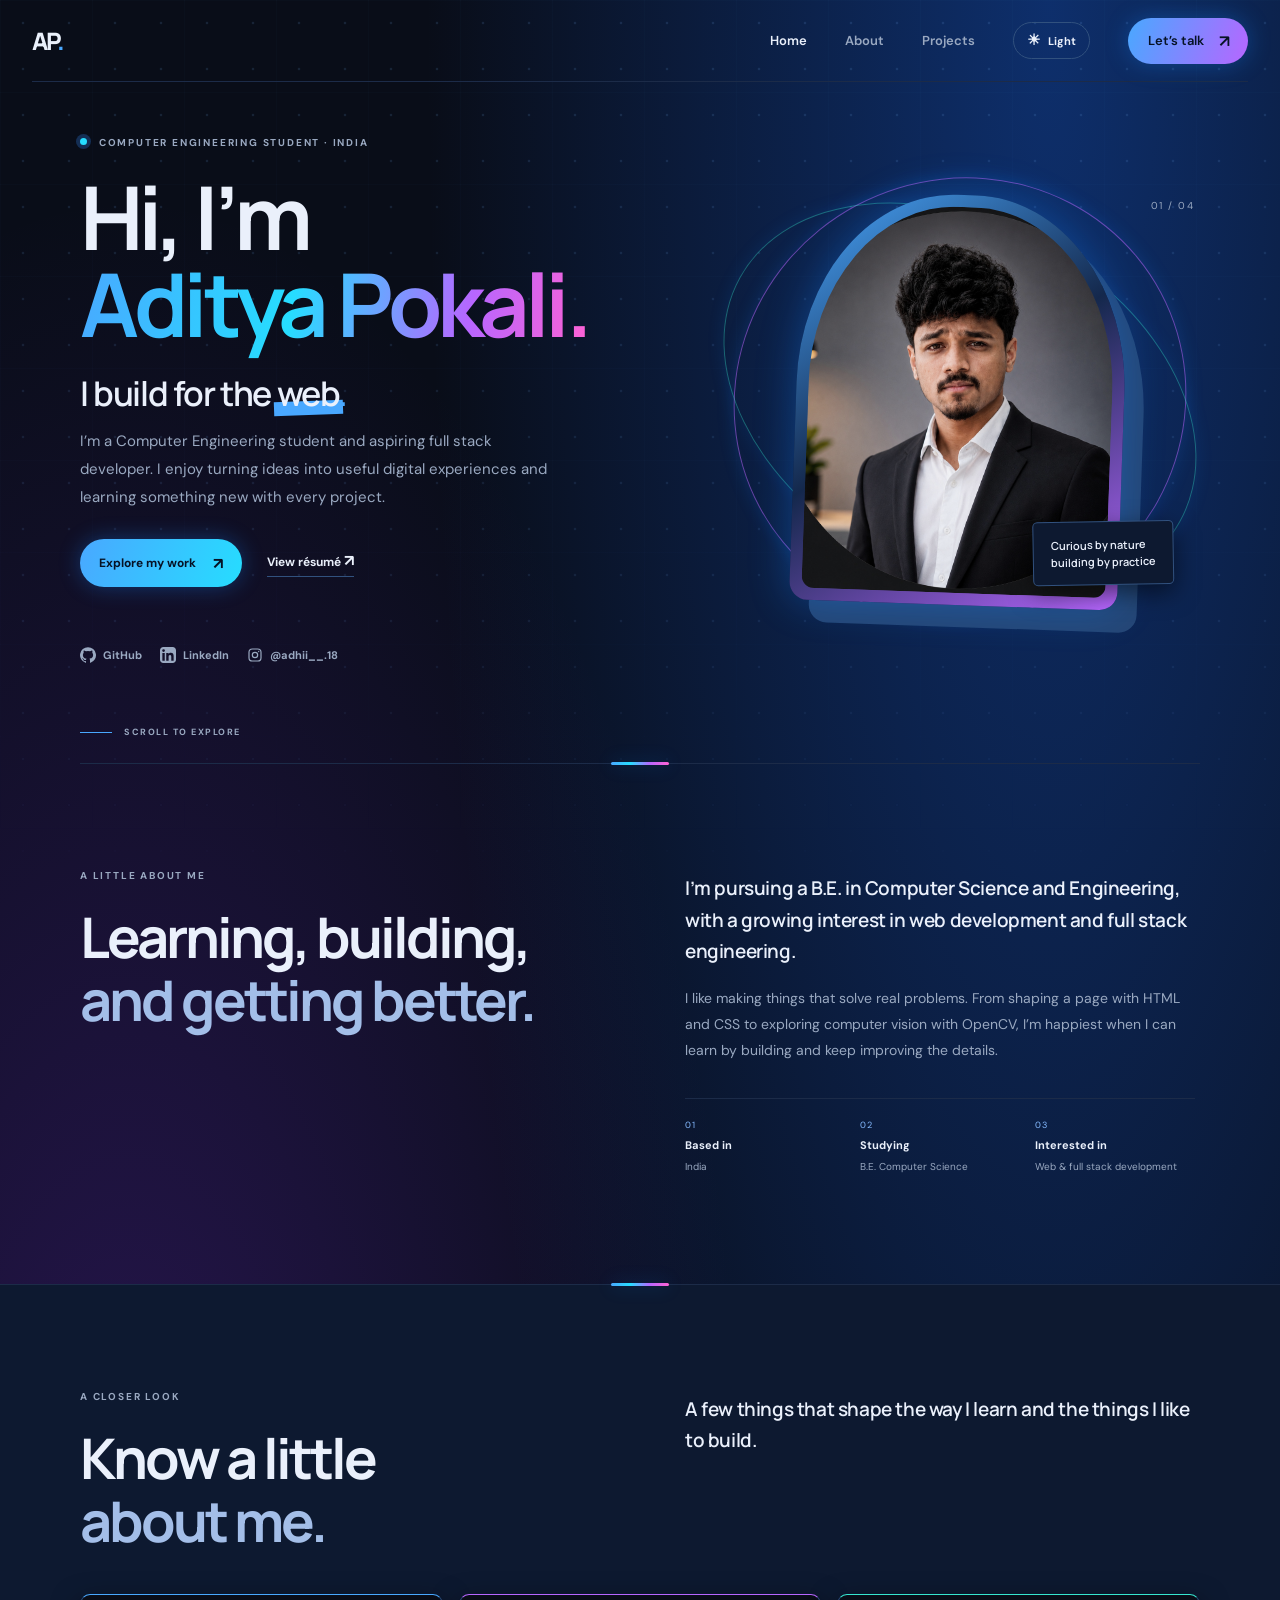
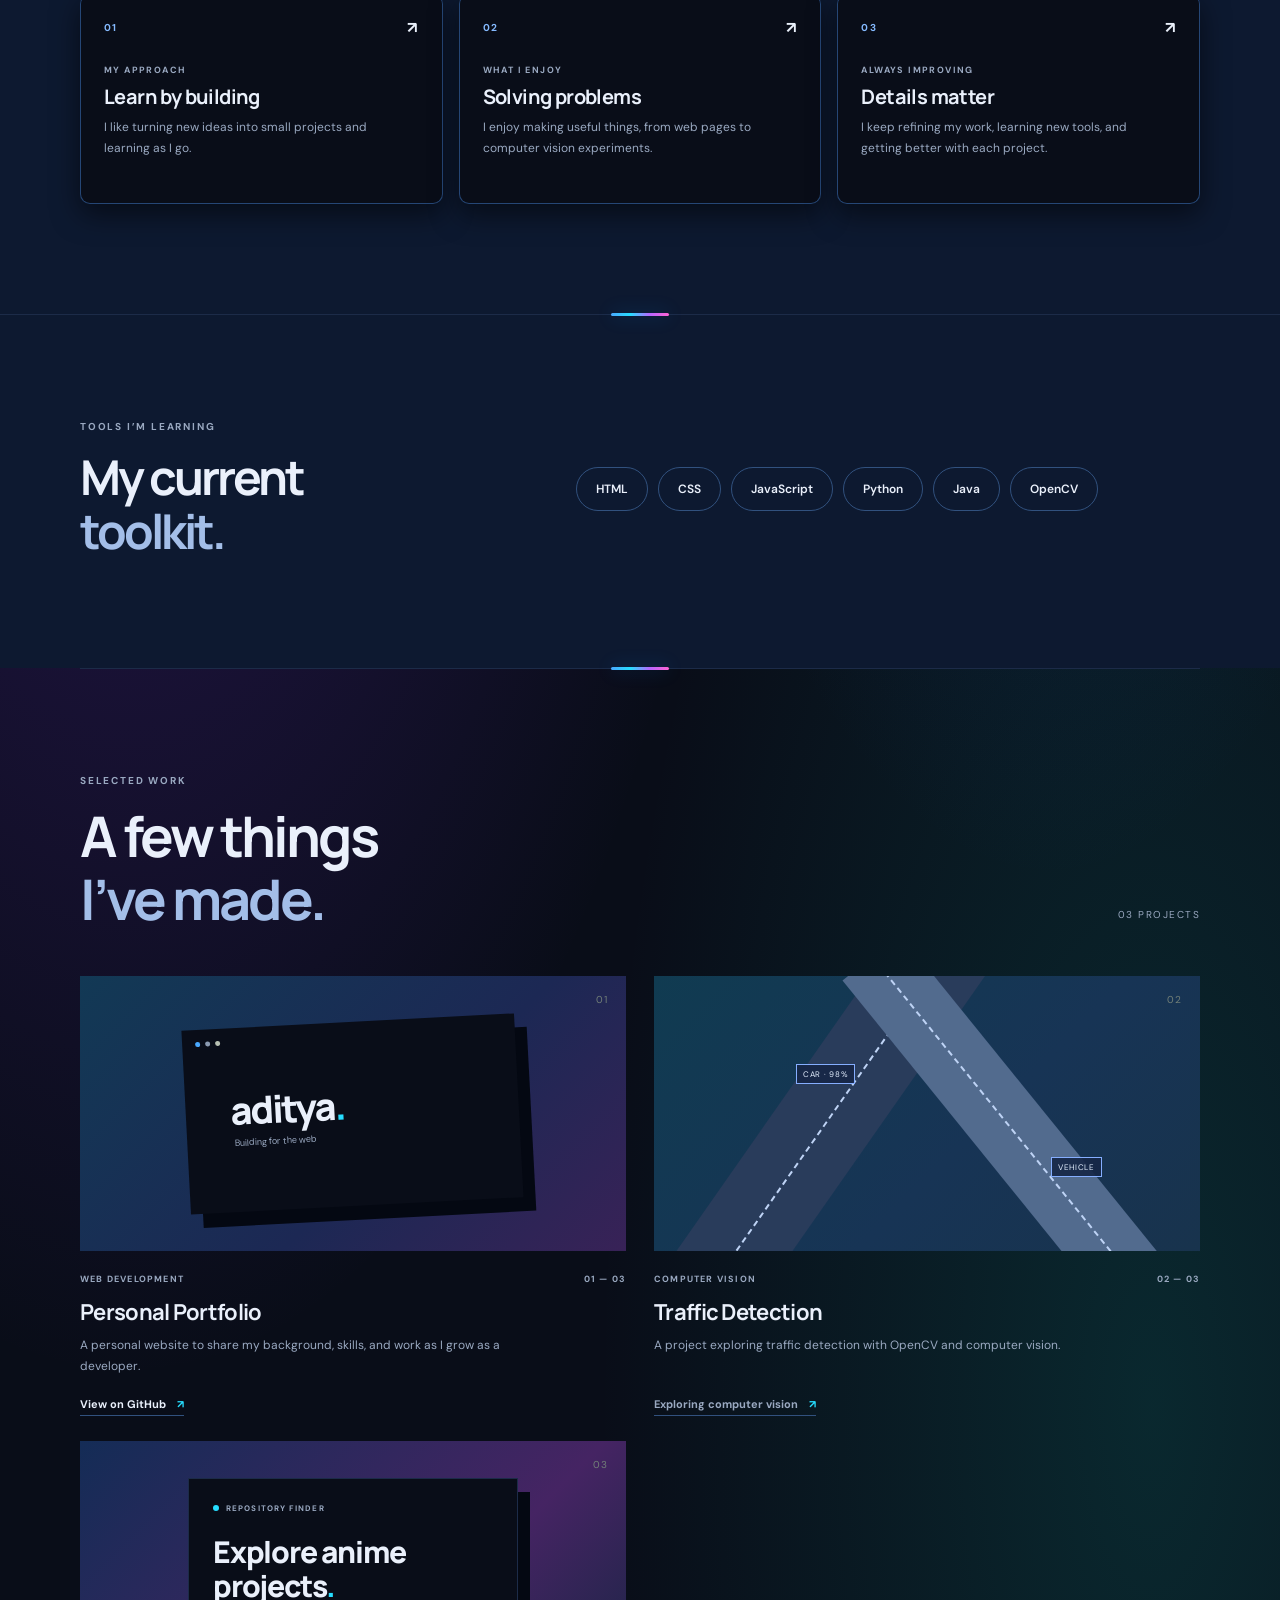
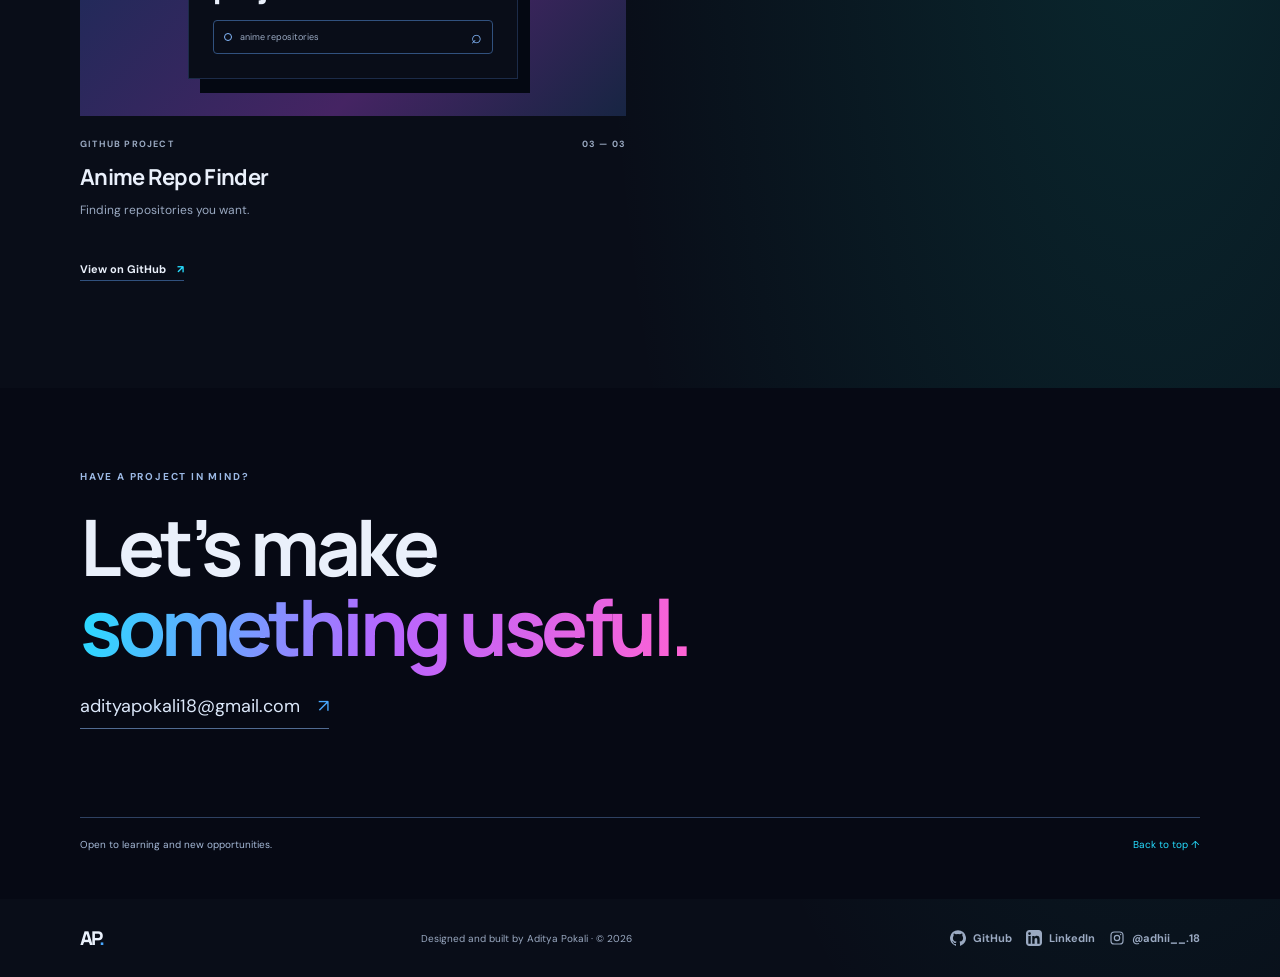
==== commit ce345f66: "Add floating water drop animations" ====
--- a/index.html
+++ b/index.html
@@ -21,6 +21,12 @@
   <link rel="stylesheet" href="style.css">
 </head>
 <body>
+  <div class="water-drops" aria-hidden="true">
+    <span class="water-drop water-drop-one"></span>
+    <span class="water-drop water-drop-two"></span>
+    <span class="water-drop water-drop-three"></span>
+    <span class="water-drop water-drop-four"></span>
+  </div>
   <header class="site-header">
     <a class="brand" href="#home" aria-label="Aditya Pokali, home">AP<span>.</span></a>
     <button class="menu-toggle" type="button" aria-expanded="false" aria-controls="site-nav" aria-label="Open navigation">
@@ -200,7 +206,6 @@
       </a>
     </div>
   </footer>
-  <span class="cursor-follower" aria-hidden="true"></span>
   <script src="script.js"></script>
 </body>
 </html>
--- a/style.css
+++ b/style.css
@@ -3,24 +3,30 @@
   --paper: #090d18;
   --ink: #eaf0fb;
   --muted: #9aa9c1;
-  --line: #202b41;
-  --line-strong: #344361;
-  --heading-muted: #8999b4;
-  --sage: #8eaddd;
-  --surface: #101a2b;
-  --surface-strong: #17243a;
-  --surface-border: #293954;
+  --line: #1c2b48;
+  --line-strong: #31517e;
+  --heading-muted: #a3bee8;
+  --sage: #85baff;
+  --surface: #0d1930;
+  --surface-strong: #14284c;
+  --surface-border: #254675;
   --surface-shadow: #040812;
   --contact-bg: #060914;
   --contact-ink: #eaf0fb;
-  --nav-cta-bg: #8ab4ff;
-  --nav-cta-ink: #09111e;
-  --nav-cta-hover: #a6c5ff;
-  --status-ring: #172942;
+  --nav-cta-bg: #3d9bff;
+  --nav-cta-ink: #061225;
+  --nav-cta-hover: #68b7ff;
+  --status-ring: #142e54;
   --shadow: #0008;
-  --accent: #8ab4ff;
-  --accent-strong: #6598f5;
-  --ambient-glow: #18346542;
+  --accent: #49a8ff;
+  --accent-strong: #26ddff;
+  --accent-violet: #b766ff;
+  --accent-pink: #ff62d3;
+  --accent-teal: #36e6d0;
+  --accent-glow: #1684ff55;
+  --ambient-glow: #1354c77a;
+  --ambient-glow-secondary: #702ad54a;
+  --ambient-glow-tertiary: #0dbba928;
   --white: #fff;
   --display: "Manrope", "DM Sans", sans-serif;
   --body: "DM Sans", Arial, sans-serif;
@@ -28,32 +34,40 @@
 
 :root[data-theme="light"] {
   color-scheme: light;
-  --paper: #f4f7fc;
-  --ink: #18253a;
-  --muted: #62738e;
-  --line: #dce5f1;
-  --line-strong: #c8d5e8;
-  --heading-muted: #8494ad;
-  --sage: #617eaa;
-  --surface: #e9eff8;
-  --surface-strong: #dce7f5;
-  --surface-border: #d1ddee;
-  --surface-shadow: #9bacbf;
-  --contact-bg: #142039;
+  --paper: #f5f8ff;
+  --ink: #172541;
+  --muted: #596c8b;
+  --line: #d6e1f2;
+  --line-strong: #bacbe5;
+  --heading-muted: #8498b8;
+  --sage: #5874a6;
+  --surface: #eaf0fc;
+  --surface-strong: #dce8fb;
+  --surface-border: #cad9f0;
+  --surface-shadow: #a5b8d6;
+  --contact-bg: #111c38;
   --contact-ink: #f3f7ff;
   --nav-cta-bg: #1b3157;
   --nav-cta-ink: #fff;
   --nav-cta-hover: #294876;
-  --status-ring: #e0eaff;
-  --shadow: #15284b14;
-  --accent: #5488e9;
-  --accent-strong: #3970d5;
-  --ambient-glow: #d5e5ff80;
+  --status-ring: #d9e8ff;
+  --shadow: #18376618;
+  --accent: #416ff2;
+  --accent-strong: #087caa;
+  --accent-violet: #8150de;
+  --accent-pink: #d346ab;
+  --accent-teal: #078f9d;
+  --accent-glow: #416ff238;
+  --ambient-glow: #bfd8ffb3;
+  --ambient-glow-secondary: #dfccff99;
+  --ambient-glow-tertiary: #b7f4ee80;
 }
 
 * { box-sizing: border-box; }
 html { scroll-behavior: smooth; scroll-padding-top: 92px; }
-body { margin: 0; background: radial-gradient(ellipse at 82% 0%, var(--ambient-glow), transparent 42%), var(--paper); color: var(--ink); font-family: var(--body); -webkit-font-smoothing: antialiased; }
+body { position: relative; isolation: isolate; margin: 0; background: radial-gradient(ellipse at 82% 0%, var(--ambient-glow), transparent 42%), radial-gradient(ellipse at 10% 38%, var(--ambient-glow-secondary), transparent 38%), radial-gradient(ellipse at 90% 72%, var(--ambient-glow-tertiary), transparent 34%), var(--paper); color: var(--ink); font-family: var(--body); -webkit-font-smoothing: antialiased; }
+body::before { content: ""; position: fixed; z-index: -1; inset: 0; pointer-events: none; opacity: .42; background-image: radial-gradient(circle, rgba(126, 187, 255, .32) 1px, transparent 1.7px), linear-gradient(rgba(126, 187, 255, .055) 1px, transparent 1px), linear-gradient(90deg, rgba(126, 187, 255, .055) 1px, transparent 1px); background-size: 46px 46px, 92px 92px, 92px 92px; mask-image: linear-gradient(to bottom, #000 0%, rgba(0, 0, 0, .72) 68%, transparent 100%); animation: ambient-grid-drift 34s linear infinite; }
+:root[data-theme="light"] body::before { opacity: .18; }
 a { color: inherit; text-decoration: none; }
 button { font: inherit; }
 button:focus-visible, a:focus-visible { outline: 2px solid var(--accent); outline-offset: 4px; }
@@ -64,8 +78,8 @@
 .site-nav { display: flex; align-items: center; gap: 38px; font-size: 13px; font-weight: 600; }
 .nav-link { color: var(--muted); transition: color .2s; }
 .nav-link:hover, .nav-link.active { color: var(--ink); }
-.nav-cta { display: inline-flex; align-items: center; gap: 15px; background: var(--nav-cta-bg); color: var(--nav-cta-ink); border-radius: 99px; padding: 12px 18px 12px 20px; transition: transform .2s, background .2s; }
-.nav-cta:hover { transform: translateY(-2px); background: var(--nav-cta-hover); }
+.nav-cta { display: inline-flex; align-items: center; gap: 15px; background: linear-gradient(110deg, var(--accent), var(--accent-violet)); color: var(--nav-cta-ink); border-radius: 99px; padding: 12px 18px 12px 20px; box-shadow: 0 0 24px var(--accent-glow); transition: transform .2s, background .2s, box-shadow .2s; }
+.nav-cta:hover { transform: translateY(-2px); background: linear-gradient(110deg, var(--accent-strong), var(--accent-pink)); box-shadow: 0 0 34px var(--accent-glow); }
 .nav-cta span { font-size: 17px; }
 .theme-toggle { display: inline-flex; align-items: center; gap: 8px; border: 1px solid var(--line-strong); border-radius: 99px; background: transparent; color: var(--ink); padding: 10px 13px; font-size: 11px; font-weight: 700; cursor: pointer; transition: background .2s, border-color .2s, transform .2s; }
 .theme-toggle:hover { background: var(--surface); transform: translateY(-1px); }
@@ -79,7 +93,8 @@
 h1, h2, h3, p { margin-top: 0; }
 .hero h1, .section-heading h2, .skills h2, .section-topline h2, .contact h2 { font-family: var(--display); letter-spacing: -4.8px; }
 .hero h1 { margin: 0; font-size: clamp(56px, 7.1vw, 88px); line-height: .99; font-weight: 700; }
-.hero h1 span, .section-heading h2 span, .skills h2 span, .section-topline h2 span { color: var(--heading-muted); }
+.hero h1 span { background: linear-gradient(100deg, var(--accent), var(--accent-strong) 42%, var(--accent-violet) 76%, var(--accent-pink)); -webkit-background-clip: text; background-clip: text; color: transparent; }
+.section-heading h2 span, .skills h2 span, .section-topline h2 span { color: var(--heading-muted); }
 .hero-role { margin: 26px 0 14px; font: 600 clamp(24px, 3vw, 34px)/1.2 var(--display); letter-spacing: -1.4px; }
 .highlight { position: relative; z-index: 0; white-space: nowrap; }
 .highlight::before { content: ""; position: absolute; height: 14px; left: -3px; right: -4px; bottom: 1px; z-index: -1; background: var(--accent); transform: rotate(-2deg); animation: highlight-breathe 2.8s ease-in-out infinite; }
@@ -88,8 +103,8 @@
 .hero-actions { display: flex; align-items: center; gap: 25px; margin-top: 28px; }
 .button { min-height: 48px; padding: 0 19px; border-radius: 99px; display: inline-flex; align-items: center; gap: 17px; font-size: 12px; font-weight: 700; transition: transform .2s, box-shadow .2s; }
 .button:hover { transform: translateY(-3px); box-shadow: 0 8px 24px var(--shadow); }
-.button-primary { background: var(--accent); color: #09111e; }
-.button-primary:hover { background: var(--accent-strong); color: #fff; }
+.button-primary { background: linear-gradient(110deg, var(--accent), var(--accent-strong)); color: var(--nav-cta-ink); box-shadow: 0 0 22px var(--accent-glow); }
+.button-primary:hover { background: linear-gradient(110deg, var(--accent-strong), var(--accent-violet)); color: #fff; box-shadow: 0 0 32px var(--accent-glow); }
 .button span, .text-link span { font-size: 16px; }
 .text-link { font-size: 12px; font-weight: 700; border-bottom: 1px solid var(--line-strong); padding-bottom: 5px; }
 .hero-socials, .footer-socials { display: flex; align-items: center; flex-wrap: wrap; gap: 18px; }
@@ -100,18 +115,18 @@
 .instagram-icon { fill: none; stroke: currentColor; stroke-width: 1.8; stroke-linecap: round; stroke-linejoin: round; }
 .instagram-dot { fill: currentColor; stroke: none; }
 .hero-visual { height: 490px; max-width: 480px; width: 100%; justify-self: end; position: relative; display: grid; place-items: center; }
-.photo-frame { position: relative; z-index: 1; width: min(76%, 328px); height: 410px; padding: 12px; background: var(--surface-strong); border-radius: 47% 47% 18px 18px; transform: rotate(2deg); box-shadow: 20px 22px 0 var(--surface-border); animation: photo-float 5.5s ease-in-out infinite; }
+.photo-frame { position: relative; z-index: 1; width: min(76%, 328px); height: 410px; padding: 12px; background: linear-gradient(145deg, var(--accent), var(--surface-strong) 48%, var(--accent-violet)); border-radius: 47% 47% 18px 18px; transform: rotate(2deg); box-shadow: 0 0 42px var(--accent-glow), 20px 22px 0 var(--surface-border); animation: photo-float 5.5s ease-in-out infinite; }
 .photo-frame img { display: block; width: 100%; height: 100%; object-fit: cover; object-position: center; border-radius: 47% 47% 12px 12px; filter: saturate(.82); }
 .photo-tag { position: absolute; right: -55px; bottom: 25px; border: 1px solid var(--line-strong); background: var(--surface); border-radius: 5px; padding: 14px 17px; color: var(--ink); font: 600 11px/1.55 var(--display); transform: rotate(-3deg); box-shadow: 0 8px 25px var(--shadow); }
-.orbit { position: absolute; border: 1px solid var(--surface-border); border-radius: 50%; }
-.orbit-one { width: 95%; height: 90%; transform: rotate(-28deg); animation: orbit-one-spin 24s linear infinite; }
-.orbit-two { width: 105%; height: 72%; transform: rotate(29deg); border-color: var(--line); animation: orbit-two-spin 32s linear infinite; }
-.hero-index { position: absolute; top: 44px; right: 6px; font-size: 10px; letter-spacing: 1.5px; color: #8a958e; }
-.scroll-cue { position: absolute; bottom: 25px; left: 0; display: flex; align-items: center; gap: 12px; color: #87918a; font-size: 9px; letter-spacing: 1.5px; font-weight: 700; }
-.scroll-cue span { display: inline-block; width: 32px; height: 1px; background: #87918a; animation: scroll-cue-drift 2s ease-in-out infinite; }
+.orbit { position: absolute; border: 1px solid var(--surface-border); border-radius: 50%; box-shadow: 0 0 18px var(--accent-glow); }
+.orbit-one { width: 95%; height: 90%; transform: rotate(-28deg); border-color: var(--accent-violet); opacity: .52; animation: orbit-one-spin 24s linear infinite; }
+.orbit-two { width: 105%; height: 72%; transform: rotate(29deg); border-color: var(--accent-teal); opacity: .36; animation: orbit-two-spin 32s linear infinite; }
+.hero-index { position: absolute; top: 44px; right: 6px; font-size: 10px; letter-spacing: 1.5px; color: var(--muted); }
+.scroll-cue { position: absolute; bottom: 25px; left: 0; display: flex; align-items: center; gap: 12px; color: var(--muted); font-size: 9px; letter-spacing: 1.5px; font-weight: 700; }
+.scroll-cue span { display: inline-block; width: 32px; height: 1px; background: var(--accent); animation: scroll-cue-drift 2s ease-in-out infinite; }
 
 .section-block { position: relative; border-top: 1px solid var(--line); padding-top: 105px; padding-bottom: 110px; }
-.section-block::before { content: ""; position: absolute; top: -2px; left: 50%; width: 58px; height: 3px; border-radius: 99px; background: var(--accent); transform: translateX(-50%); }
+.section-block::before { content: ""; position: absolute; top: -2px; left: 50%; width: 58px; height: 3px; border-radius: 99px; background: linear-gradient(90deg, var(--accent), var(--accent-strong), var(--accent-violet), var(--accent-pink)); box-shadow: 0 0 18px var(--accent-glow); transform: translateX(-50%); }
 .about { display: grid; grid-template-columns: 1fr 1fr; gap: 90px; }
 .about-intro { display: grid; grid-template-columns: 1fr 1fr; gap: 90px; align-items: start; margin-bottom: 42px; }
 .about-cards-section .about-intro { margin-bottom: 42px; }
@@ -128,7 +143,10 @@
 .about-cards-section { width: 100%; padding-inline: max(calc((100% - 1120px) / 2), 32px); background: var(--surface); }
 .about-cards-section .about-card { background: var(--paper); }
 .about-card { min-height: 210px; padding: 22px 23px 24px; border: 1px solid var(--surface-border); border-radius: 10px; background: var(--surface); box-shadow: 0 10px 28px var(--shadow); transition: transform .28s ease, border-color .28s ease, box-shadow .28s ease; }
-.about-card:hover { transform: translateY(-6px); border-color: var(--sage); box-shadow: 0 18px 34px var(--shadow); }
+.about-card:first-child { border-top-color: var(--accent); }
+.about-card:nth-child(2) { border-top-color: var(--accent-violet); }
+.about-card:nth-child(3) { border-top-color: var(--accent-teal); }
+.about-card:hover { transform: translateY(-6px); border-color: var(--accent); box-shadow: 0 18px 34px var(--shadow), 0 0 24px var(--accent-glow); }
 .about-card-number { display: flex; align-items: center; justify-content: space-between; color: var(--sage); font-size: 10px; font-weight: 700; letter-spacing: 1.4px; }
 .about-card-number span { color: var(--ink); font-size: 16px; transition: transform .25s ease; }
 .about-card:hover .about-card-number span { transform: translate(2px, -2px); }
@@ -150,7 +168,7 @@
 .project-card { min-width: 0; }
 .project-art { height: 275px; position: relative; overflow: hidden; display: grid; place-items: center; background: var(--surface); }
 .art-number { position: absolute; right: 18px; top: 17px; color: #738078; font-size: 10px; letter-spacing: 1px; }
-.anime-art { background: var(--surface-strong); }
+.anime-art { background: linear-gradient(135deg, #142c56, #452463 64%, #172543); }
 .anime-search-card { width: min(72%, 330px); padding: 24px; border: 1px solid var(--line); background: var(--paper); box-shadow: 12px 14px 0 var(--surface-shadow); animation: artwork-float 6s ease-in-out infinite; }
 .anime-search-label { display: flex; align-items: center; gap: 7px; color: var(--muted); font-size: 8px; font-weight: 700; letter-spacing: 1.1px; }
 .anime-search-label span { width: 6px; height: 6px; border-radius: 50%; background: var(--accent-strong); }
@@ -159,7 +177,7 @@
 .anime-search-bar { min-height: 34px; display: flex; align-items: center; gap: 8px; padding: 0 10px; border: 1px solid var(--line-strong); border-radius: 4px; color: var(--muted); font-size: 9px; }
 .anime-search-bar i { width: 8px; height: 8px; border: 1px solid var(--sage); border-radius: 50%; }
 .anime-search-bar b { margin-left: auto; color: var(--sage); font-size: 18px; font-weight: 500; }
-.portfolio-art { background: var(--surface-strong); }
+.portfolio-art { background: linear-gradient(135deg, #123955, #1c2854 58%, #382257); }
 .art-window { width: 61%; height: 67%; background: var(--paper); box-shadow: 12px 14px 0 var(--surface-shadow); padding: 14px; position: relative; display: flex; flex-direction: column; align-items: flex-start; justify-content: center; transform: rotate(-3deg); animation: artwork-float 6s ease-in-out infinite; }
 .art-window i { position: absolute; top: 12px; left: 13px; width: 5px; height: 5px; background: var(--accent); border-radius: 50%; }
 .art-window i:nth-child(2) { left: 23px; background: #8b9ab1; }
@@ -167,32 +185,32 @@
 .art-window b { margin-left: 10%; font: 800 clamp(22px, 4vw, 38px)/1 var(--display); letter-spacing: -2px; }
 .art-window b span { color: var(--accent-strong); }
 .art-window em { margin: 8px 0 0 11%; color: var(--muted); font: normal 9px var(--body); }
-.traffic-art { background: var(--surface-strong); }
-.road { position: absolute; height: 460px; width: 95px; background: #49564f; transform: rotate(35deg); }
+.traffic-art { background: linear-gradient(135deg, #103b51, #173455 58%, #18334d); }
+.road { position: absolute; height: 460px; width: 95px; background: #293c5b; transform: rotate(35deg); }
 .road-a { left: 24%; top: -95px; }
-.road-b { right: 27%; bottom: -115px; width: 74px; background: #79857c; transform: rotate(-39deg); }
-.road::after { content: ""; position: absolute; left: 50%; height: 100%; border-left: 2px dashed #d1d5c7; }
+.road-b { right: 27%; bottom: -115px; width: 74px; background: #526b8e; transform: rotate(-39deg); }
+.road::after { content: ""; position: absolute; left: 50%; height: 100%; border-left: 2px dashed #bed3f5; }
 .detection { position: absolute; padding: 4px 6px; border: 1px solid #85aeff; color: #e4efff; background: #172747e8; font-size: 8px; letter-spacing: .7px; }
 .detection-a { top: 32%; left: 26%; }
 .detection-b { right: 18%; bottom: 27%; }
-.project-meta { display: flex; justify-content: space-between; margin-top: 22px; color: #869188; font-size: 9px; font-weight: 700; letter-spacing: 1.2px; }
+.project-meta { display: flex; justify-content: space-between; margin-top: 22px; color: var(--muted); font-size: 9px; font-weight: 700; letter-spacing: 1.2px; }
 .project-card h3 { margin: 12px 0 8px; font: 700 22px var(--display); letter-spacing: -.7px; }
 .project-card > p { max-width: 450px; min-height: 45px; margin-bottom: 12px; color: var(--muted); font-size: 12px; line-height: 1.7; }
 .project-link { font-size: 11px; font-weight: 700; border-bottom: 1px solid var(--line-strong); padding-bottom: 4px; }
 .project-link span { margin-left: 8px; color: var(--accent-strong); }
 .project-link-muted { color: var(--muted); cursor: default; }
-.project-art::after { content: ""; position: absolute; inset: -20% -45%; pointer-events: none; background: linear-gradient(110deg, transparent 43%, rgba(255, 255, 255, .42) 50%, transparent 57%); transform: translateX(-70%); animation: project-shimmer 6.5s ease-in-out infinite; }
+.project-art::after { content: ""; position: absolute; inset: -20% -45%; pointer-events: none; background: linear-gradient(110deg, transparent 43%, rgba(107, 205, 255, .52) 50%, transparent 57%); transform: translateX(-70%); animation: project-shimmer 6.5s ease-in-out infinite; }
 .project-card:nth-child(2) .project-art::after { animation-delay: 2.4s; }
 .project-card:nth-child(3) .project-art::after { animation-delay: 4.8s; }
 
 .contact { padding-top: 82px; padding-bottom: 48px; background: var(--contact-bg); color: var(--contact-ink); width: 100%; max-width: none; padding-inline: max(calc((100% - 1120px) / 2), 32px); }
-.contact .eyebrow { color: #b3c1b5; }
+.contact .eyebrow { color: #9cb9e5; }
 .contact h2 { margin: 0 0 28px; font-size: clamp(48px, 7vw, 78px); line-height: 1.02; letter-spacing: -4.5px; }
-.contact h2 span { color: var(--accent); }
-.contact-email { display: inline-flex; align-items: center; gap: 18px; font-size: clamp(14px, 2vw, 18px); color: #dce4db; border-bottom: 1px solid #667269; padding-bottom: 10px; }
+.contact h2 span { background: linear-gradient(100deg, var(--accent-strong), var(--accent-violet), var(--accent-pink)); -webkit-background-clip: text; background-clip: text; color: transparent; }
+.contact-email { display: inline-flex; align-items: center; gap: 18px; font-size: clamp(14px, 2vw, 18px); color: #dce8fa; border-bottom: 1px solid #516b92; padding-bottom: 10px; }
 .contact-email span { color: var(--accent); }
-.contact-bottom { display: flex; justify-content: space-between; margin-top: 88px; padding-top: 20px; border-top: 1px solid #3c4941; color: #aeb8b0; font-size: 10px; }
-.contact-bottom a { color: white; }
+.contact-bottom { display: flex; justify-content: space-between; margin-top: 88px; padding-top: 20px; border-top: 1px solid #2e4162; color: #a6bad8; font-size: 10px; }
+.contact-bottom a { color: var(--accent-strong); }
 .site-footer { height: 78px; display: flex; align-items: center; justify-content: space-between; }
 .site-footer .brand { font-size: 19px; }
 .site-footer p { margin: 0; color: var(--muted); font-size: 10px; }
@@ -317,12 +335,14 @@
 .scroll-reveal { opacity: 1; transform: none; }
 html.has-scroll-animations .scroll-reveal { opacity: 0; transform: translateY(34px) scale(.985); transition: opacity .8s ease, transform .85s cubic-bezier(.2,.7,.2,1); transition-delay: var(--reveal-delay, 0ms); }
 html.has-scroll-animations .scroll-reveal.is-visible, html.has-scroll-animations .scroll-reveal:focus-within { opacity: 1; transform: translateY(0); }
-.cursor-follower { display: none; }
-@media (hover: hover) and (pointer: fine) {
-  html.has-cursor-follower .cursor-follower { display: block; position: fixed; z-index: 9999; left: 0; top: 0; width: 28px; height: 28px; border: 1px solid #8ab4ff; border-radius: 50%; background: rgba(105, 152, 245, .2); box-shadow: 0 0 0 8px rgba(105, 152, 245, .1), 0 0 30px rgba(105, 152, 245, .2); pointer-events: none; transform: translate3d(var(--pointer-x, -40px), var(--pointer-y, -40px), 0) translate(-50%, -50%); opacity: 0; transition: opacity .2s ease, width .25s ease, height .25s ease, transform .16s cubic-bezier(.2,.7,.2,1); }
-  html.has-cursor-follower .cursor-follower::after { content: ""; position: absolute; width: 5px; height: 5px; left: 50%; top: 50%; border-radius: 50%; background: #6598f5; transform: translate(-50%, -50%); }
-  html.has-cursor-follower .cursor-follower.is-hovering { width: 42px; height: 42px; }
-}
+.water-drops { position: fixed; z-index: 0; inset: 0; overflow: hidden; pointer-events: none; }
+.water-drop { position: absolute; display: block; width: 17px; height: 23px; border: 1px solid rgba(191, 225, 255, .72); border-radius: 55% 45% 58% 42% / 48% 45% 55% 52%; background: linear-gradient(145deg, rgba(91, 190, 255, .52), rgba(128, 94, 246, .34)); box-shadow: inset 3px 3px 6px rgba(255, 255, 255, .22), 0 0 20px rgba(73, 168, 255, .26), 0 0 34px rgba(183, 102, 255, .18); opacity: 0; animation: page-water-float 15s ease-in-out infinite, droplet-wobble 2.8s ease-in-out infinite; }
+.water-drop::after { content: ""; position: absolute; width: 5px; height: 8px; left: 4px; top: 4px; border-radius: 80% 20% 70% 30%; background: rgba(255, 255, 255, .78); filter: blur(.3px); }
+.water-drop-one { left: 15%; top: 56%; animation-duration: 14s, 2.8s; }
+.water-drop-two { left: 78%; top: 77%; width: 12px; height: 17px; animation-duration: 18s, 3.2s; animation-delay: 3s, 0s; }
+.water-drop-three { left: 56%; top: 88%; width: 21px; height: 28px; animation-duration: 20s, 2.5s; animation-delay: 7s, 0s; }
+.water-drop-four { left: 34%; top: 73%; width: 10px; height: 14px; animation-duration: 16s, 3.4s; animation-delay: 10s, 0s; }
+main, .site-footer { position: relative; z-index: 1; }
 @keyframes status-pulse { 0%, 100% { box-shadow: 0 0 0 3px var(--status-ring); } 50% { box-shadow: 0 0 0 7px transparent; } }
 @keyframes highlight-breathe { 0%, 100% { opacity: .78; transform: rotate(-2deg) scaleX(.92); } 50% { opacity: 1; transform: rotate(-2deg) scaleX(1); } }
 @keyframes cursor-blink { 0%, 48% { opacity: 1; } 50%, 100% { opacity: .18; } }
@@ -332,5 +352,8 @@
 @keyframes scroll-cue-drift { 0%, 100% { width: 32px; transform: translateX(0); } 50% { width: 46px; transform: translateX(6px); } }
 @keyframes artwork-float { 0%, 100% { transform: translateY(0) rotate(-3deg); } 50% { transform: translateY(-5px) rotate(-1deg); } }
 @keyframes project-shimmer { 0%, 62% { transform: translateX(-70%); } 85%, 100% { transform: translateX(70%); } }
+@keyframes ambient-grid-drift { to { background-position: 46px 46px, 92px 0, 0 92px; } }
+@keyframes droplet-wobble { 0%, 100% { border-radius: 55% 45% 58% 42% / 48% 45% 55% 52%; } 50% { border-radius: 48% 52% 47% 53% / 44% 56% 44% 56%; } }
+@keyframes page-water-float { 0% { transform: translate3d(0, 25px, 0) scale(.6) rotate(-22deg); opacity: 0; } 12% { opacity: .7; } 52% { transform: translate3d(24px, -48px, 0) scale(1) rotate(13deg); opacity: .6; } 86% { opacity: .45; } 100% { transform: translate3d(-18px, -145px, 0) scale(.78) rotate(35deg); opacity: 0; } }
 @keyframes resume-frame-glow { 0%, 100% { box-shadow: 0 14px 40px var(--shadow), 0 0 0 0 rgba(105, 152, 245, 0); } 50% { box-shadow: 0 14px 40px var(--shadow), 0 0 0 3px rgba(105, 152, 245, .38), 0 0 22px rgba(105, 152, 245, .16); } }
 @media (prefers-reduced-motion: reduce) { *, *::before, *::after { scroll-behavior: auto !important; transition-duration: .01ms !important; animation: none !important; } }
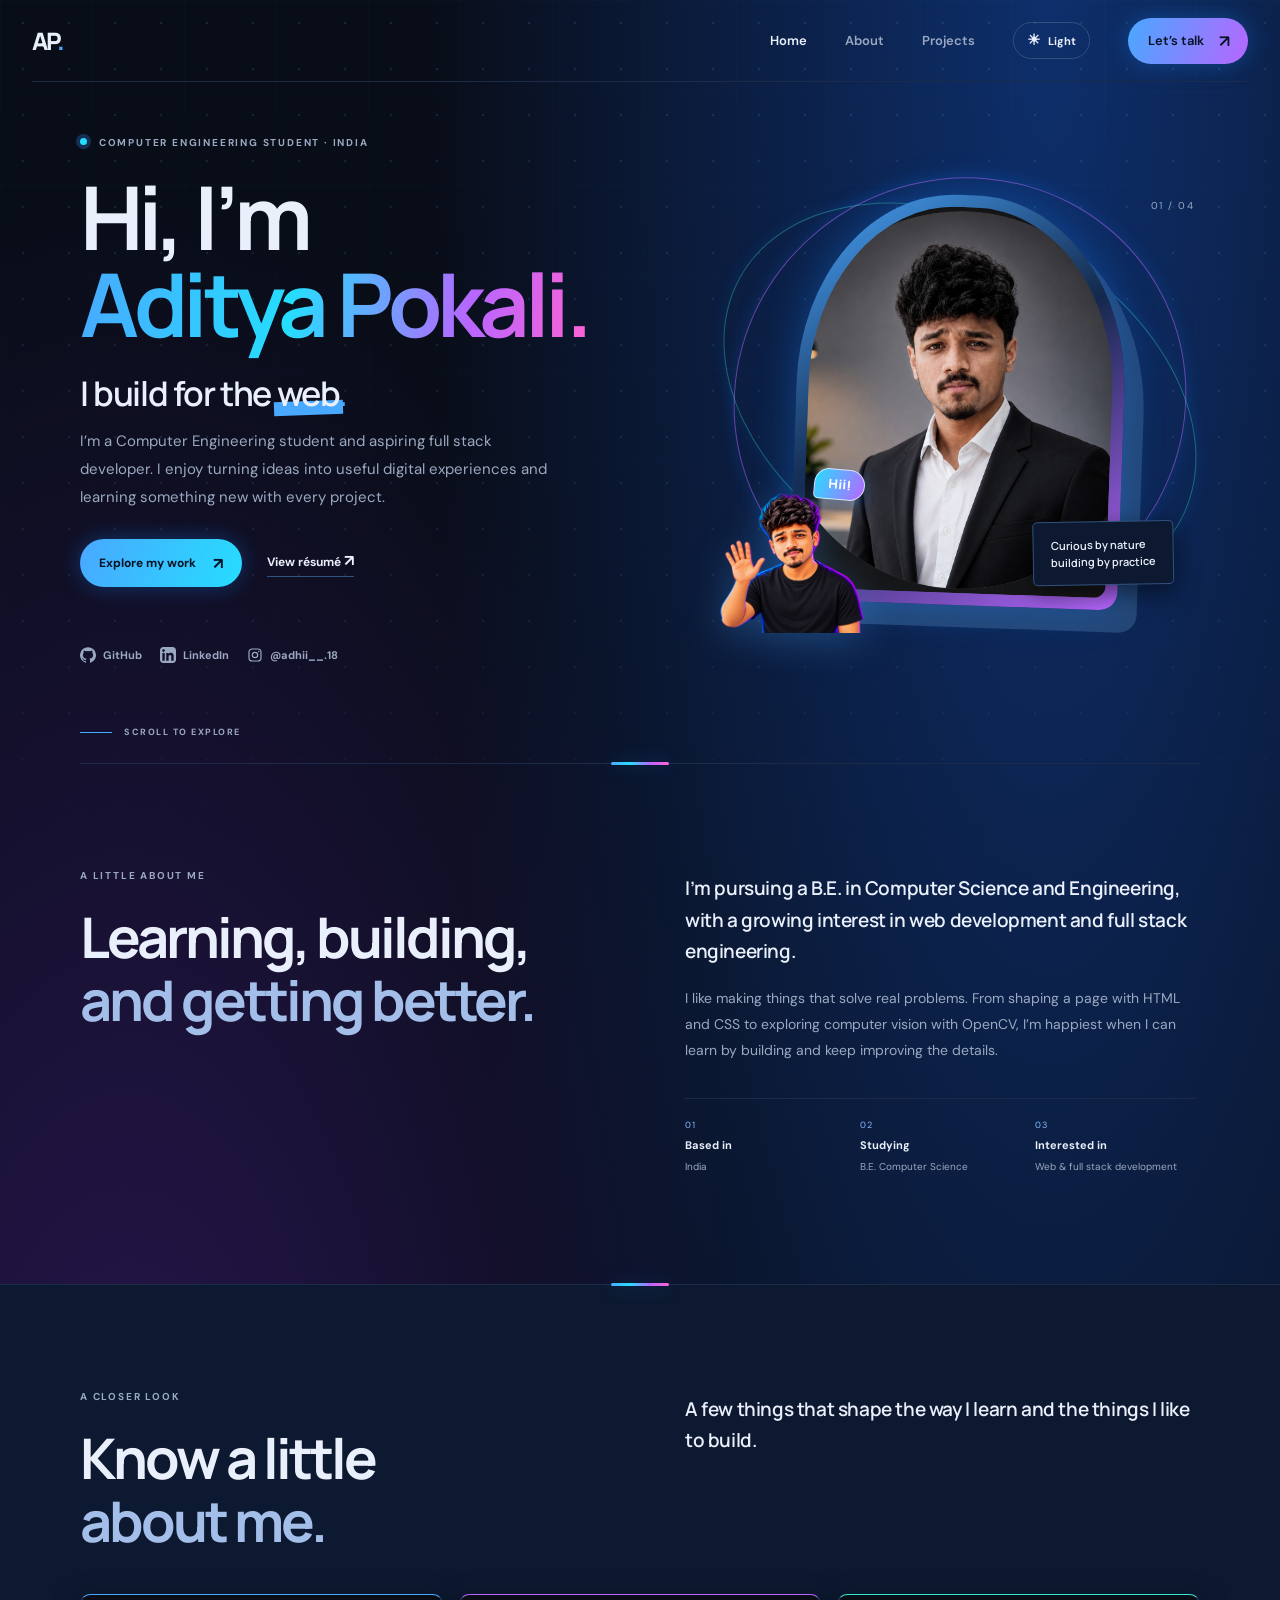
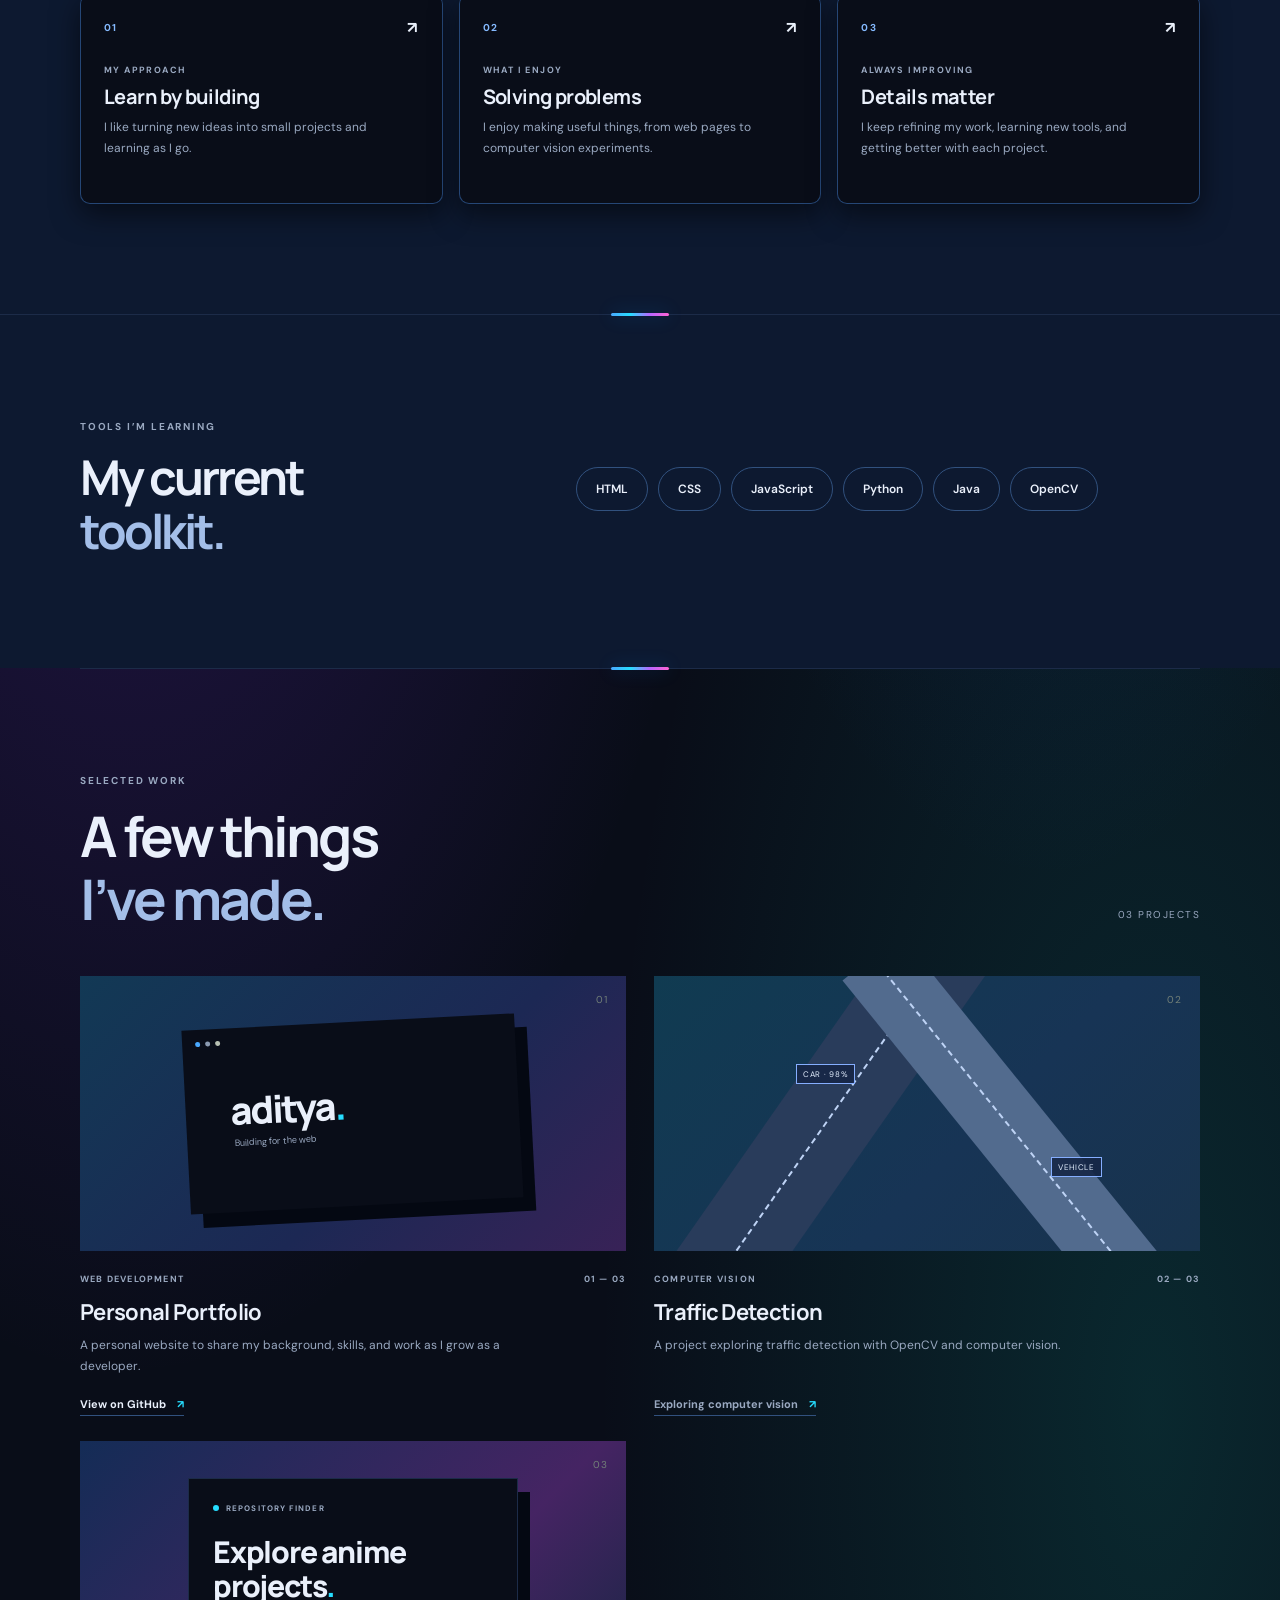
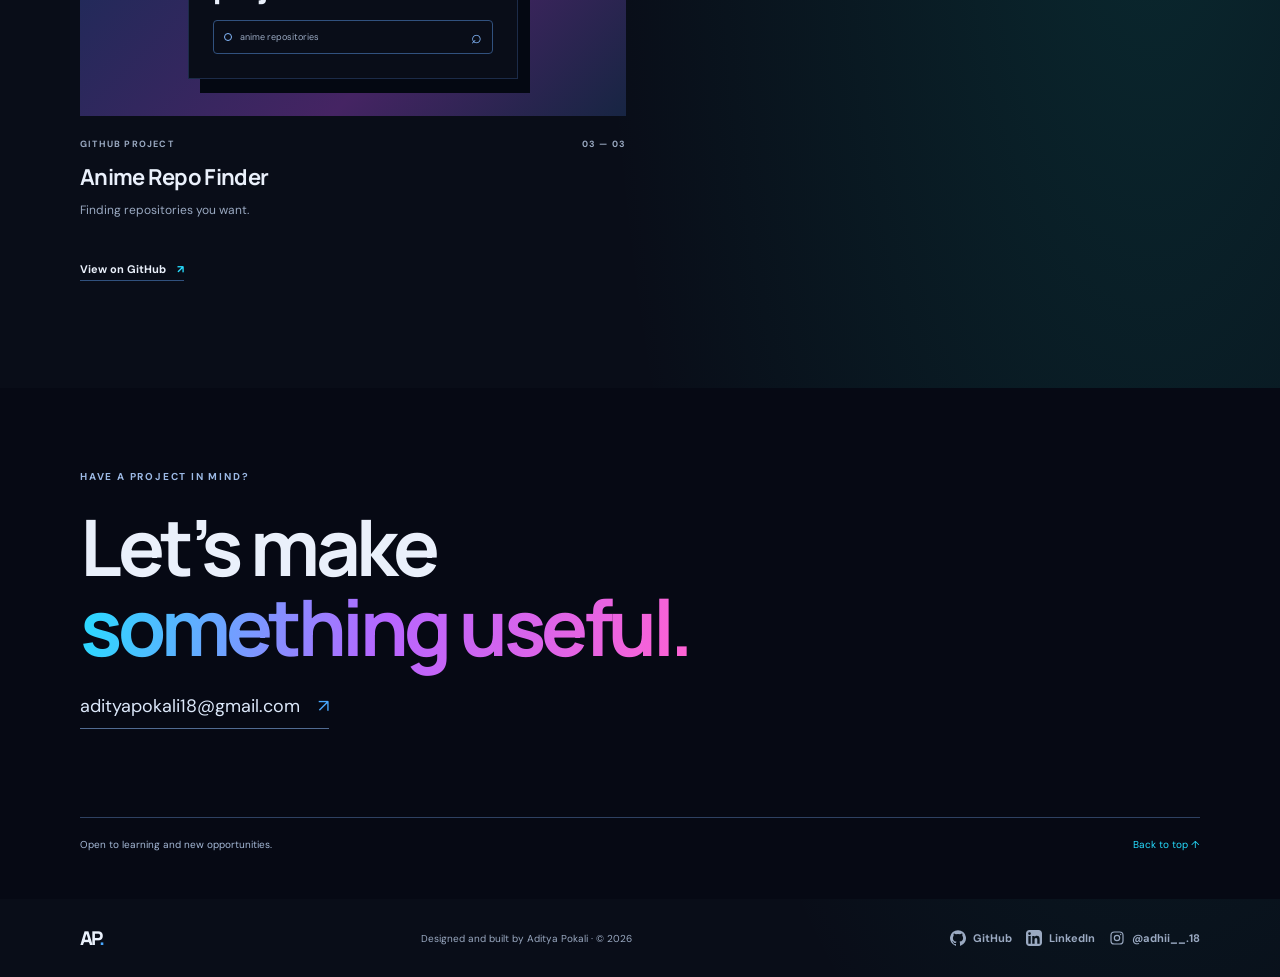
==== commit cdc95a6f: "Add waving cartoon avatar to introduction" ====
--- a/index.html
+++ b/index.html
@@ -27,6 +27,18 @@
     <span class="water-drop water-drop-three"></span>
     <span class="water-drop water-drop-four"></span>
   </div>
+  <div class="cursor-mascot" aria-hidden="true">
+    <span class="mascot-shadow"></span>
+    <span class="mascot-face">
+      <i class="mascot-eye mascot-eye-left"></i>
+      <i class="mascot-eye mascot-eye-right"></i>
+      <i class="mascot-cheek mascot-cheek-left"></i>
+      <i class="mascot-cheek mascot-cheek-right"></i>
+      <i class="mascot-mouth"></i>
+    </span>
+    <span class="mascot-spark mascot-spark-one">✦</span>
+    <span class="mascot-spark mascot-spark-two">·</span>
+  </div>
   <header class="site-header">
     <a class="brand" href="#home" aria-label="Aditya Pokali, home">AP<span>.</span></a>
     <button class="menu-toggle" type="button" aria-expanded="false" aria-controls="site-nav" aria-label="Open navigation">
@@ -74,6 +86,10 @@
         <div class="photo-frame">
           <img src="profile.jpg" alt="Portrait of Aditya Pokali">
           <span class="photo-tag">Curious by nature<br>building by practice</span>
+        </div>
+        <div class="hero-avatar-sticker">
+          <img src="profile-avatar.png" alt="Cartoon avatar of Aditya waving with one hand">
+          <span class="hero-avatar-bubble">Hii!</span>
         </div>
         <span class="orbit orbit-one" aria-hidden="true"></span>
         <span class="orbit orbit-two" aria-hidden="true"></span>
--- a/style.css
+++ b/style.css
@@ -118,6 +118,9 @@
 .photo-frame { position: relative; z-index: 1; width: min(76%, 328px); height: 410px; padding: 12px; background: linear-gradient(145deg, var(--accent), var(--surface-strong) 48%, var(--accent-violet)); border-radius: 47% 47% 18px 18px; transform: rotate(2deg); box-shadow: 0 0 42px var(--accent-glow), 20px 22px 0 var(--surface-border); animation: photo-float 5.5s ease-in-out infinite; }
 .photo-frame img { display: block; width: 100%; height: 100%; object-fit: cover; object-position: center; border-radius: 47% 47% 12px 12px; filter: saturate(.82); }
 .photo-tag { position: absolute; right: -55px; bottom: 25px; border: 1px solid var(--line-strong); background: var(--surface); border-radius: 5px; padding: 14px 17px; color: var(--ink); font: 600 11px/1.55 var(--display); transform: rotate(-3deg); box-shadow: 0 8px 25px var(--shadow); }
+.hero-avatar-sticker { position: absolute; z-index: 3; left: -2px; bottom: 12px; width: 145px; height: 166px; animation: avatar-float 3.8s ease-in-out infinite; }
+.hero-avatar-sticker img { display: block; width: 100%; height: 100%; object-fit: contain; object-position: center bottom; filter: drop-shadow(0 8px 18px rgba(73, 168, 255, .28)); }
+.hero-avatar-bubble { position: absolute; z-index: 1; top: 2px; right: -2px; padding: 8px 13px; border: 1px solid rgba(255, 255, 255, .72); border-radius: 16px 16px 16px 5px; background: linear-gradient(110deg, var(--accent-strong), var(--accent-violet)); color: #fff; font: 800 13px/1 var(--display); box-shadow: 0 5px 18px var(--accent-glow); transform: rotate(5deg); animation: avatar-bubble-pop 2.8s ease-in-out infinite; }
 .orbit { position: absolute; border: 1px solid var(--surface-border); border-radius: 50%; box-shadow: 0 0 18px var(--accent-glow); }
 .orbit-one { width: 95%; height: 90%; transform: rotate(-28deg); border-color: var(--accent-violet); opacity: .52; animation: orbit-one-spin 24s linear infinite; }
 .orbit-two { width: 105%; height: 72%; transform: rotate(29deg); border-color: var(--accent-teal); opacity: .36; animation: orbit-two-spin 32s linear infinite; }
@@ -237,6 +240,7 @@
   .hero-visual { height: 390px; }
   .photo-frame { height: 330px; width: 76%; }
   .photo-tag { right: -38px; }
+  .hero-avatar-sticker { width: 124px; height: 142px; bottom: 7px; left: 0; }
   .about { gap: 40px; }
   .about-intro { gap: 40px; }
   .skills { gap: 35px; }
@@ -267,6 +271,8 @@
   .footer-socials { gap: 12px; }
   .hero-visual { height: 365px; width: 100%; margin-top: 35px; align-self: center; overflow: clip; }
   .photo-frame { width: 68%; height: 325px; }
+  .hero-avatar-sticker { width: 112px; height: 128px; bottom: 1px; left: 1px; }
+  .hero-avatar-bubble { right: -9px; top: 2px; font-size: 11px; padding: 7px 11px; }
   .photo-tag { right: -24px; bottom: 19px; font-size: 9px; padding: 11px 13px; }
   .hero-index { top: 24px; right: 0; }
   .scroll-cue { bottom: 20px; }
@@ -343,10 +349,34 @@
 .water-drop-three { left: 56%; top: 88%; width: 21px; height: 28px; animation-duration: 20s, 2.5s; animation-delay: 7s, 0s; }
 .water-drop-four { left: 34%; top: 73%; width: 10px; height: 14px; animation-duration: 16s, 3.4s; animation-delay: 10s, 0s; }
 main, .site-footer { position: relative; z-index: 1; }
+.cursor-mascot { display: none; }
+@media (hover: hover) and (pointer: fine) {
+  html.has-cursor-mascot .cursor-mascot { display: block; position: fixed; z-index: 9998; left: 0; top: 0; width: 48px; height: 54px; pointer-events: none; opacity: 0; transform: translate3d(var(--mascot-x, -80px), var(--mascot-y, -80px), 0) translate(-50%, -50%); transition: opacity .24s ease; }
+  html.has-cursor-mascot .cursor-mascot.is-visible { opacity: 1; }
+  .mascot-face { position: absolute; left: 5px; top: 4px; width: 38px; height: 38px; border: 1px solid rgba(229, 247, 255, .9); border-radius: 47% 53% 48% 52% / 52% 47% 53% 48%; background: linear-gradient(145deg, #62e4f4 2%, #638dff 52%, #bd74ff 100%); box-shadow: inset 3px 3px 7px rgba(255, 255, 255, .44), inset -4px -5px 9px rgba(55, 46, 155, .22), 0 5px 18px rgba(54, 128, 245, .42), 0 0 28px rgba(177, 92, 255, .24); animation: mascot-bob 2.3s ease-in-out infinite, mascot-squish 3.8s ease-in-out infinite; }
+  .mascot-face::before, .mascot-face::after { content: ""; position: absolute; width: 9px; height: 13px; bottom: 3px; border-radius: 50%; background: linear-gradient(145deg, #70ddf5, #8791ff); }
+  .mascot-face::before { left: -5px; transform: rotate(-30deg); }
+  .mascot-face::after { right: -5px; transform: rotate(30deg); }
+  .mascot-eye { position: absolute; top: 14px; width: 5px; height: 7px; border-radius: 50%; background: #182542; box-shadow: inset 1px 1px 0 rgba(255, 255, 255, .65); animation: mascot-blink 4.6s ease-in-out infinite; }
+  .mascot-eye-left { left: 11px; }
+  .mascot-eye-right { right: 11px; }
+  .mascot-cheek { position: absolute; top: 22px; width: 6px; height: 3px; border-radius: 50%; background: rgba(255, 112, 190, .75); filter: blur(.5px); }
+  .mascot-cheek-left { left: 5px; }
+  .mascot-cheek-right { right: 5px; }
+  .mascot-mouth { position: absolute; left: 50%; top: 24px; width: 5px; height: 3px; border-bottom: 1.5px solid #182542; border-radius: 50%; transform: translateX(-50%); }
+  .mascot-shadow { position: absolute; left: 12px; bottom: 3px; width: 24px; height: 5px; border-radius: 50%; background: rgba(64, 124, 210, .22); filter: blur(3px); animation: mascot-shadow 2.3s ease-in-out infinite; }
+  .mascot-spark { position: absolute; color: var(--accent-pink); font-size: 13px; text-shadow: 0 0 9px currentColor; animation: mascot-sparkle 2s ease-in-out infinite; }
+  .mascot-spark-one { right: -1px; top: 1px; }
+  .mascot-spark-two { left: 0; top: 0; color: var(--accent-teal); font-size: 21px; animation-delay: .6s; }
+  .cursor-mascot.is-excited .mascot-face { animation-duration: .8s, .8s; box-shadow: inset 3px 3px 7px rgba(255, 255, 255, .5), 0 0 26px rgba(54, 230, 208, .62), 0 0 36px rgba(183, 102, 255, .38); }
+  .cursor-mascot.is-excited .mascot-mouth { width: 7px; height: 6px; border: 1.5px solid #182542; border-radius: 50%; background: #ff8fc9; }
+}
 @keyframes status-pulse { 0%, 100% { box-shadow: 0 0 0 3px var(--status-ring); } 50% { box-shadow: 0 0 0 7px transparent; } }
 @keyframes highlight-breathe { 0%, 100% { opacity: .78; transform: rotate(-2deg) scaleX(.92); } 50% { opacity: 1; transform: rotate(-2deg) scaleX(1); } }
 @keyframes cursor-blink { 0%, 48% { opacity: 1; } 50%, 100% { opacity: .18; } }
 @keyframes photo-float { 0%, 100% { transform: translateY(0) rotate(2deg); } 50% { transform: translateY(-10px) rotate(0deg); } }
+@keyframes avatar-float { 0%, 100% { transform: translateY(0) rotate(-2deg); } 50% { transform: translateY(-8px) rotate(2deg); } }
+@keyframes avatar-bubble-pop { 0%, 100% { transform: rotate(5deg) translateY(0) scale(1); } 50% { transform: rotate(2deg) translateY(-4px) scale(1.04); } }
 @keyframes orbit-one-spin { from { transform: rotate(-28deg); } to { transform: rotate(332deg); } }
 @keyframes orbit-two-spin { from { transform: rotate(29deg); } to { transform: rotate(-331deg); } }
 @keyframes scroll-cue-drift { 0%, 100% { width: 32px; transform: translateX(0); } 50% { width: 46px; transform: translateX(6px); } }
@@ -355,5 +385,10 @@
 @keyframes ambient-grid-drift { to { background-position: 46px 46px, 92px 0, 0 92px; } }
 @keyframes droplet-wobble { 0%, 100% { border-radius: 55% 45% 58% 42% / 48% 45% 55% 52%; } 50% { border-radius: 48% 52% 47% 53% / 44% 56% 44% 56%; } }
 @keyframes page-water-float { 0% { transform: translate3d(0, 25px, 0) scale(.6) rotate(-22deg); opacity: 0; } 12% { opacity: .7; } 52% { transform: translate3d(24px, -48px, 0) scale(1) rotate(13deg); opacity: .6; } 86% { opacity: .45; } 100% { transform: translate3d(-18px, -145px, 0) scale(.78) rotate(35deg); opacity: 0; } }
+@keyframes mascot-bob { 0%, 100% { transform: translateY(0) rotate(-5deg); } 50% { transform: translateY(-6px) rotate(6deg); } }
+@keyframes mascot-squish { 0%, 100% { border-radius: 47% 53% 48% 52% / 52% 47% 53% 48%; } 50% { border-radius: 54% 46% 43% 57% / 45% 55% 47% 53%; } }
+@keyframes mascot-blink { 0%, 43%, 48%, 100% { transform: scaleY(1); } 45%, 46% { transform: scaleY(.12); } }
+@keyframes mascot-shadow { 0%, 100% { transform: scaleX(1); opacity: .65; } 50% { transform: scaleX(.72); opacity: .3; } }
+@keyframes mascot-sparkle { 0%, 100% { opacity: .25; transform: scale(.7) rotate(-18deg); } 50% { opacity: 1; transform: scale(1.15) rotate(18deg); } }
 @keyframes resume-frame-glow { 0%, 100% { box-shadow: 0 14px 40px var(--shadow), 0 0 0 0 rgba(105, 152, 245, 0); } 50% { box-shadow: 0 14px 40px var(--shadow), 0 0 0 3px rgba(105, 152, 245, .38), 0 0 22px rgba(105, 152, 245, .16); } }
 @media (prefers-reduced-motion: reduce) { *, *::before, *::after { scroll-behavior: auto !important; transition-duration: .01ms !important; animation: none !important; } }
